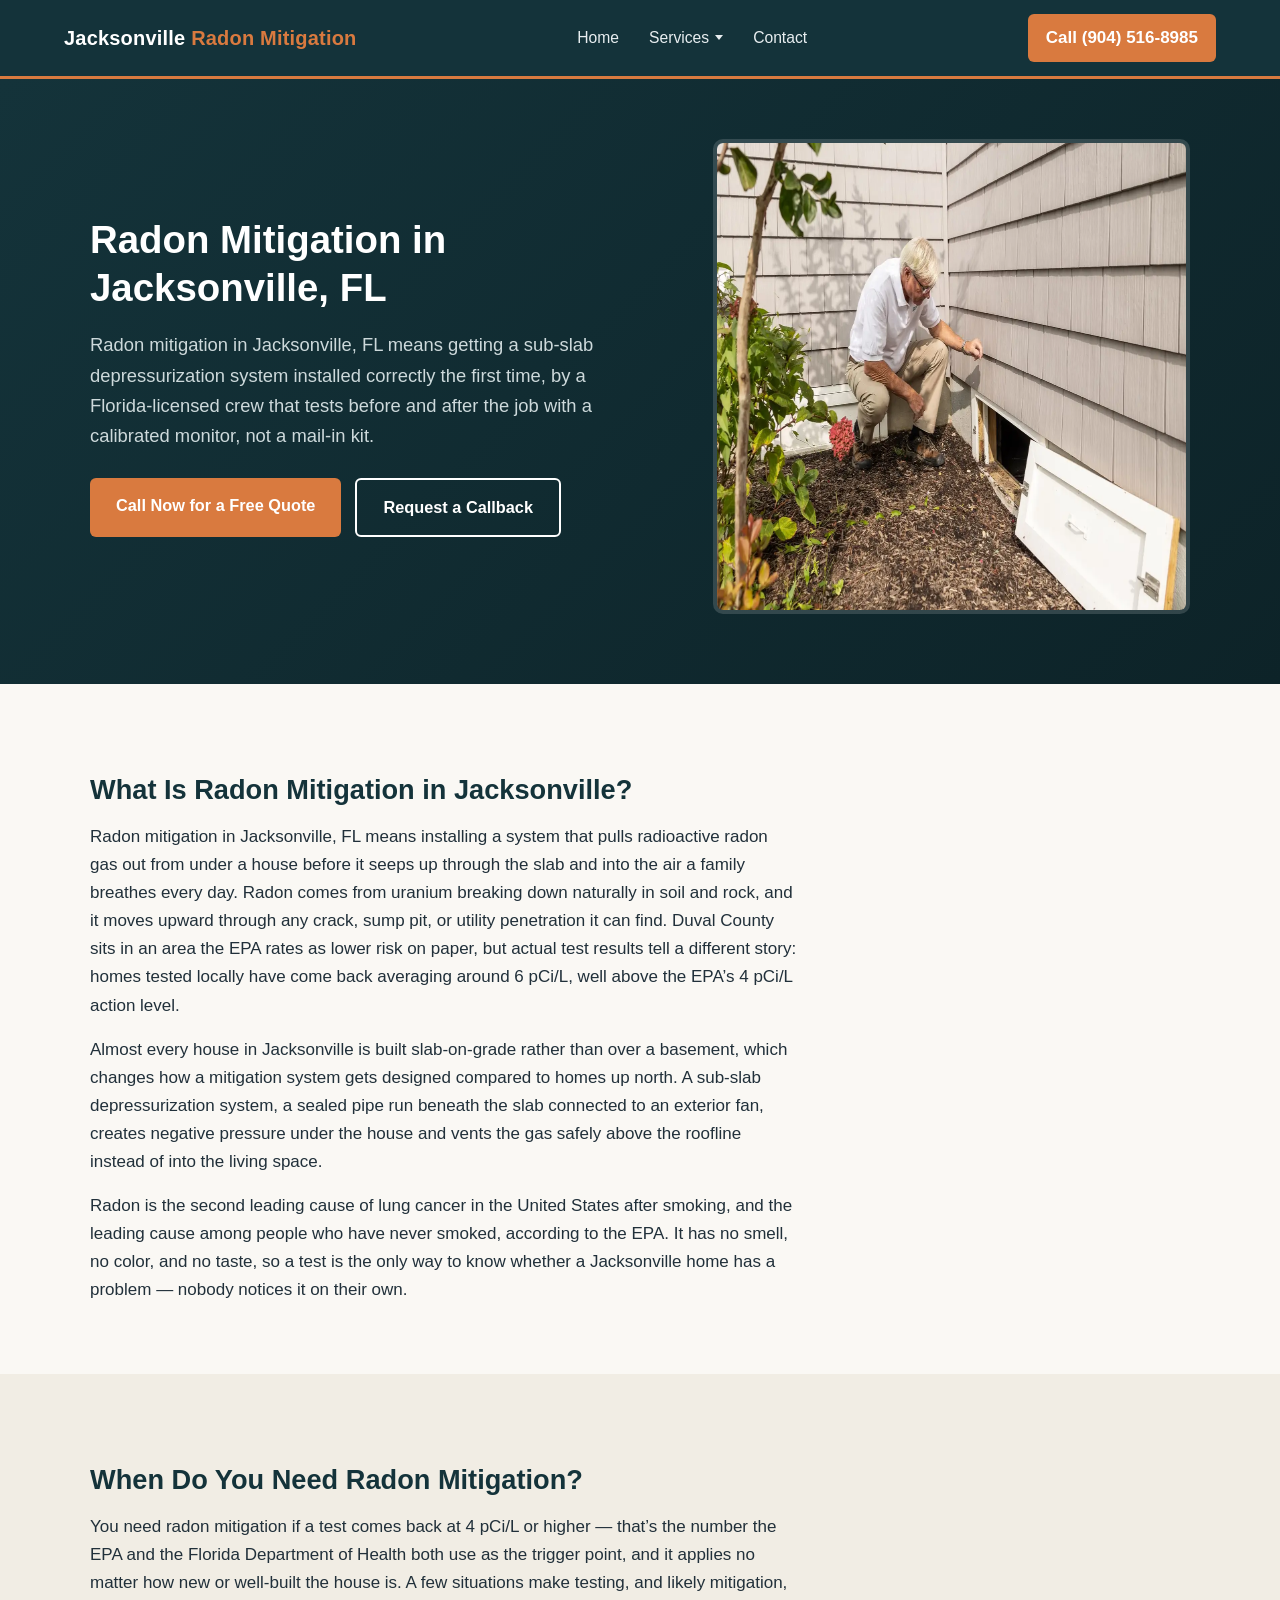
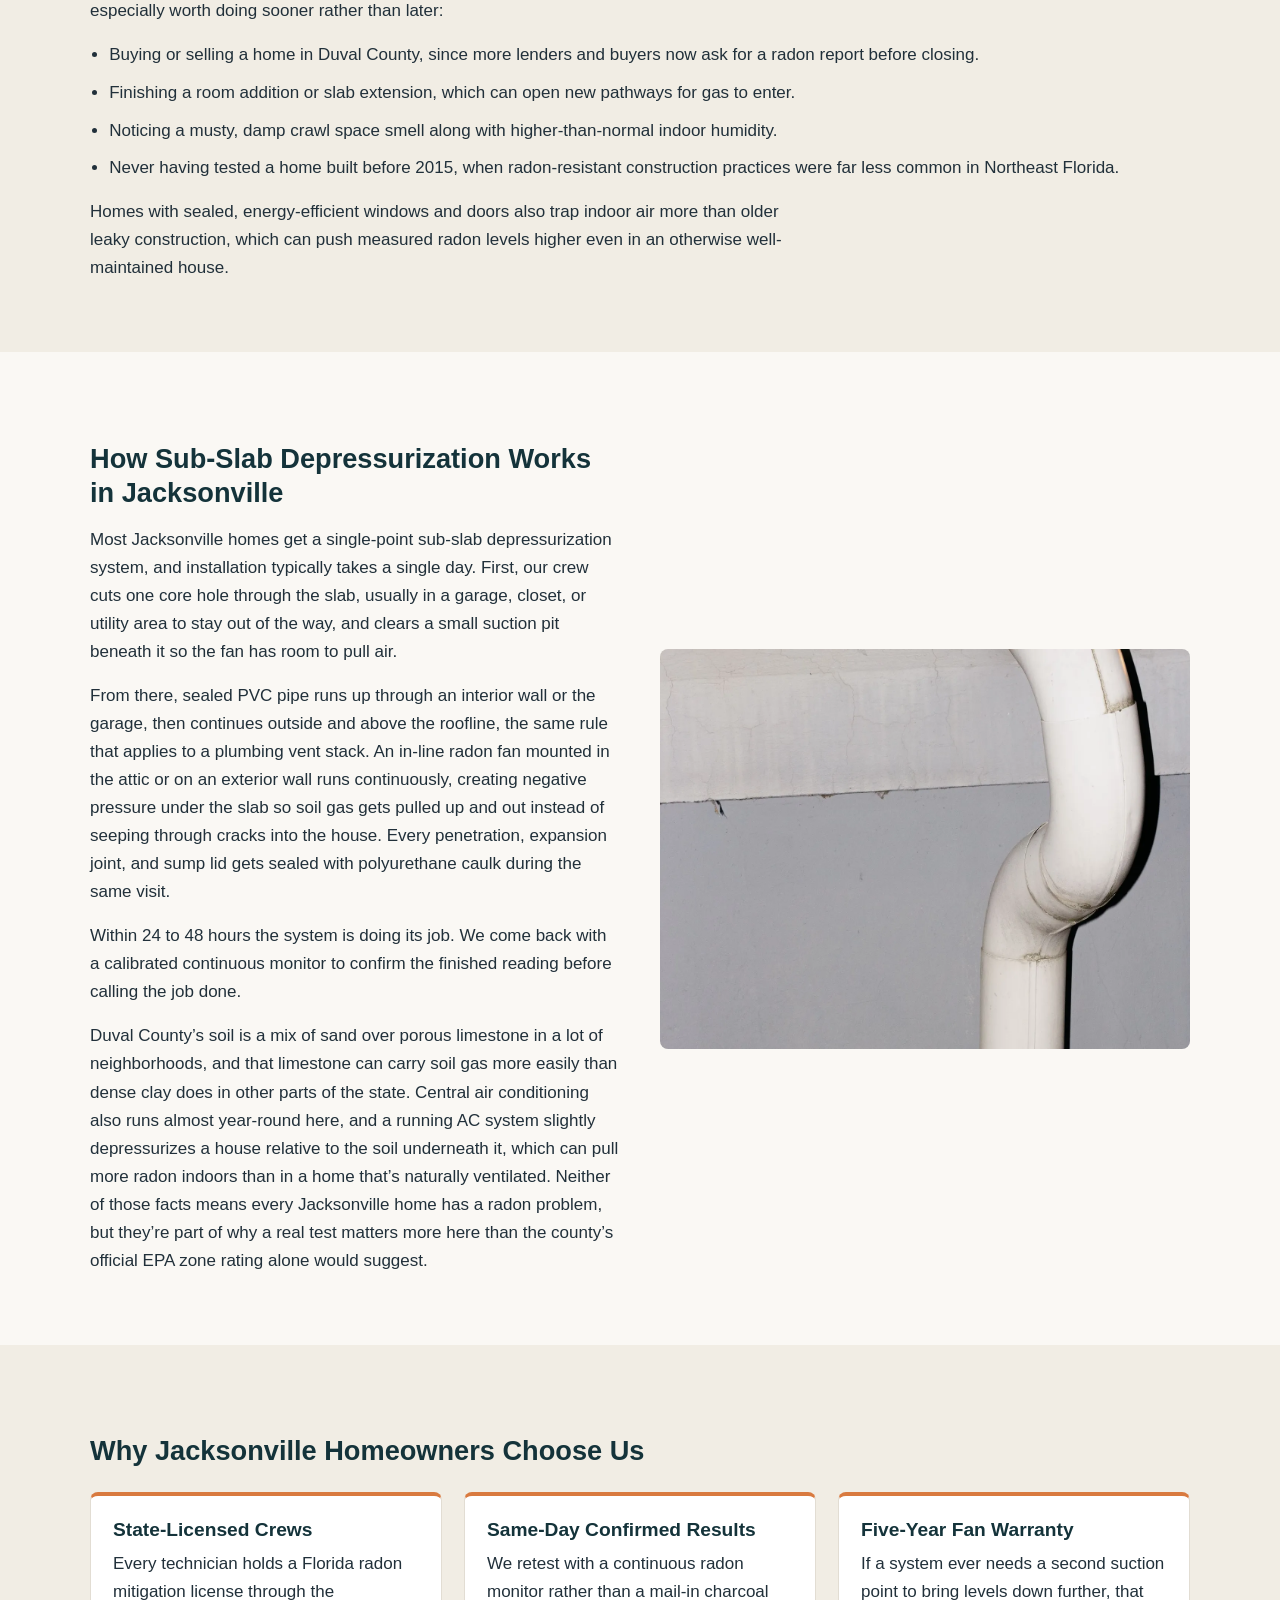
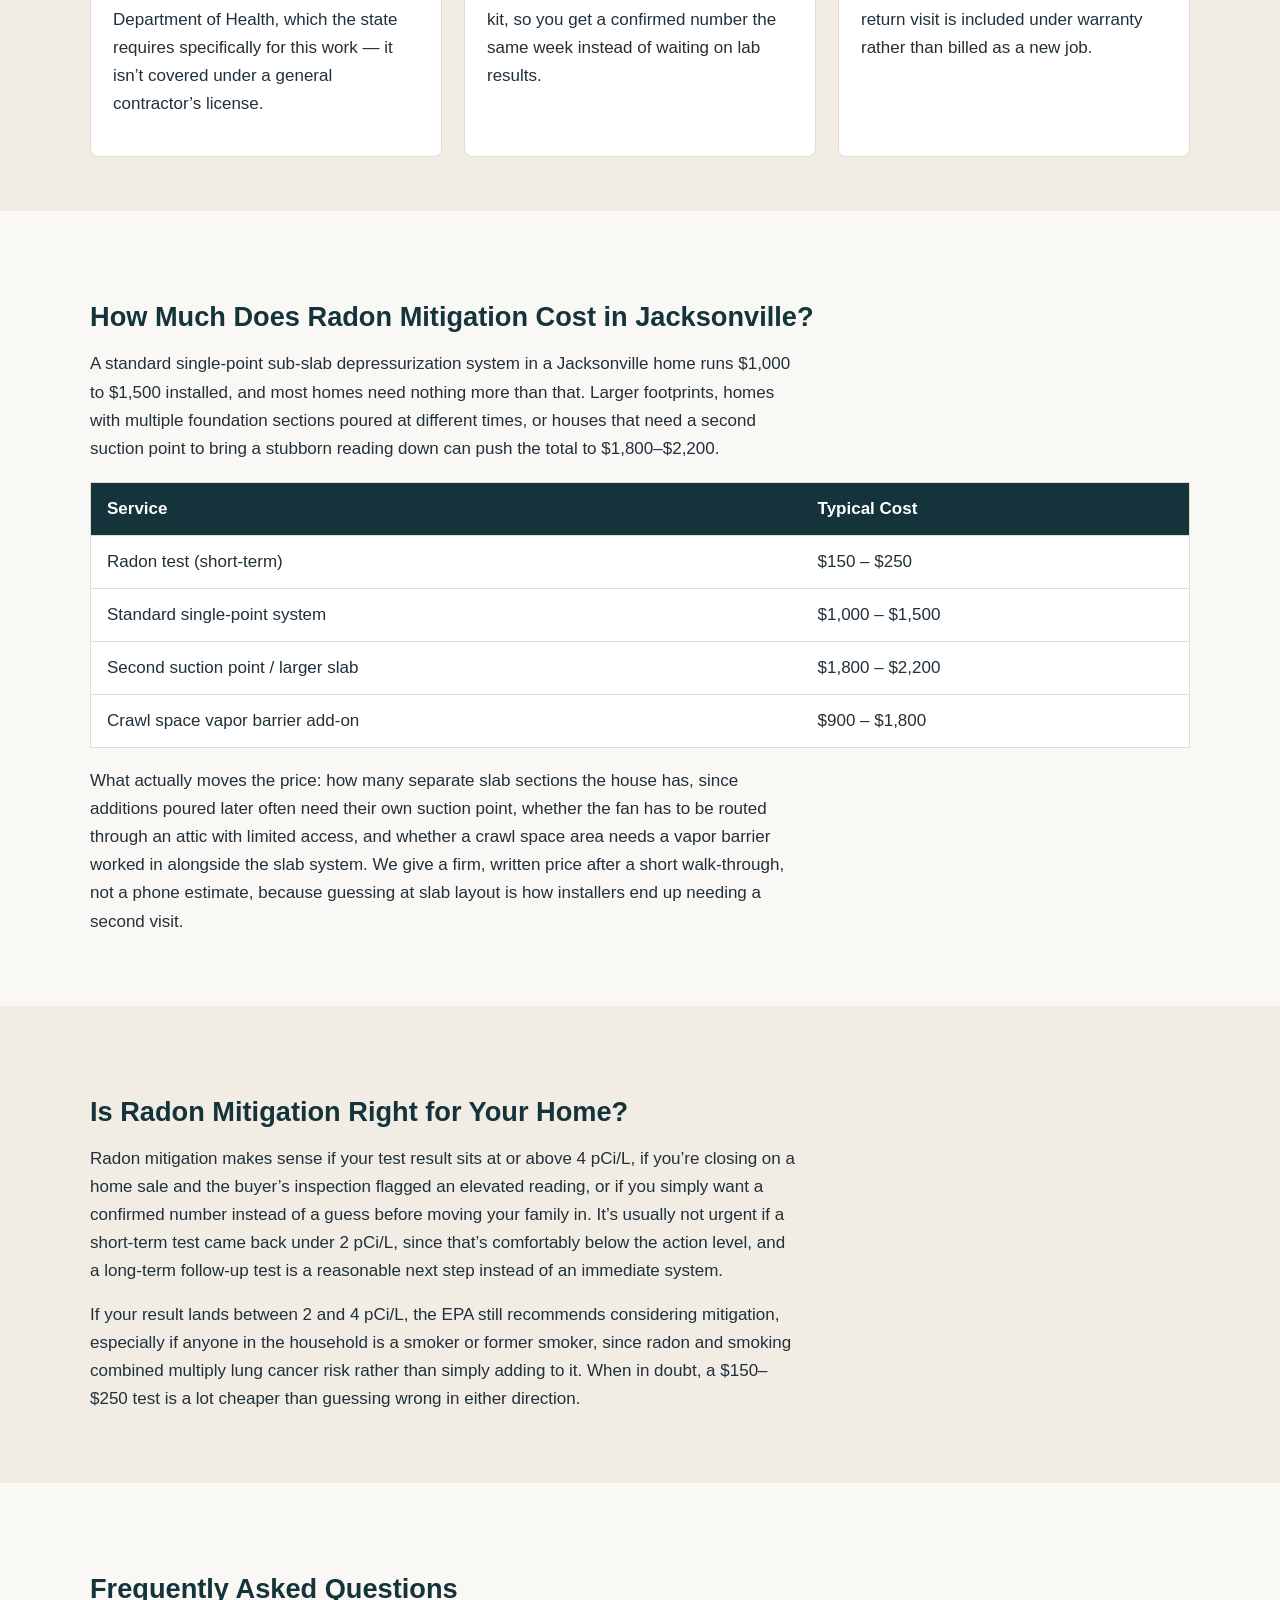
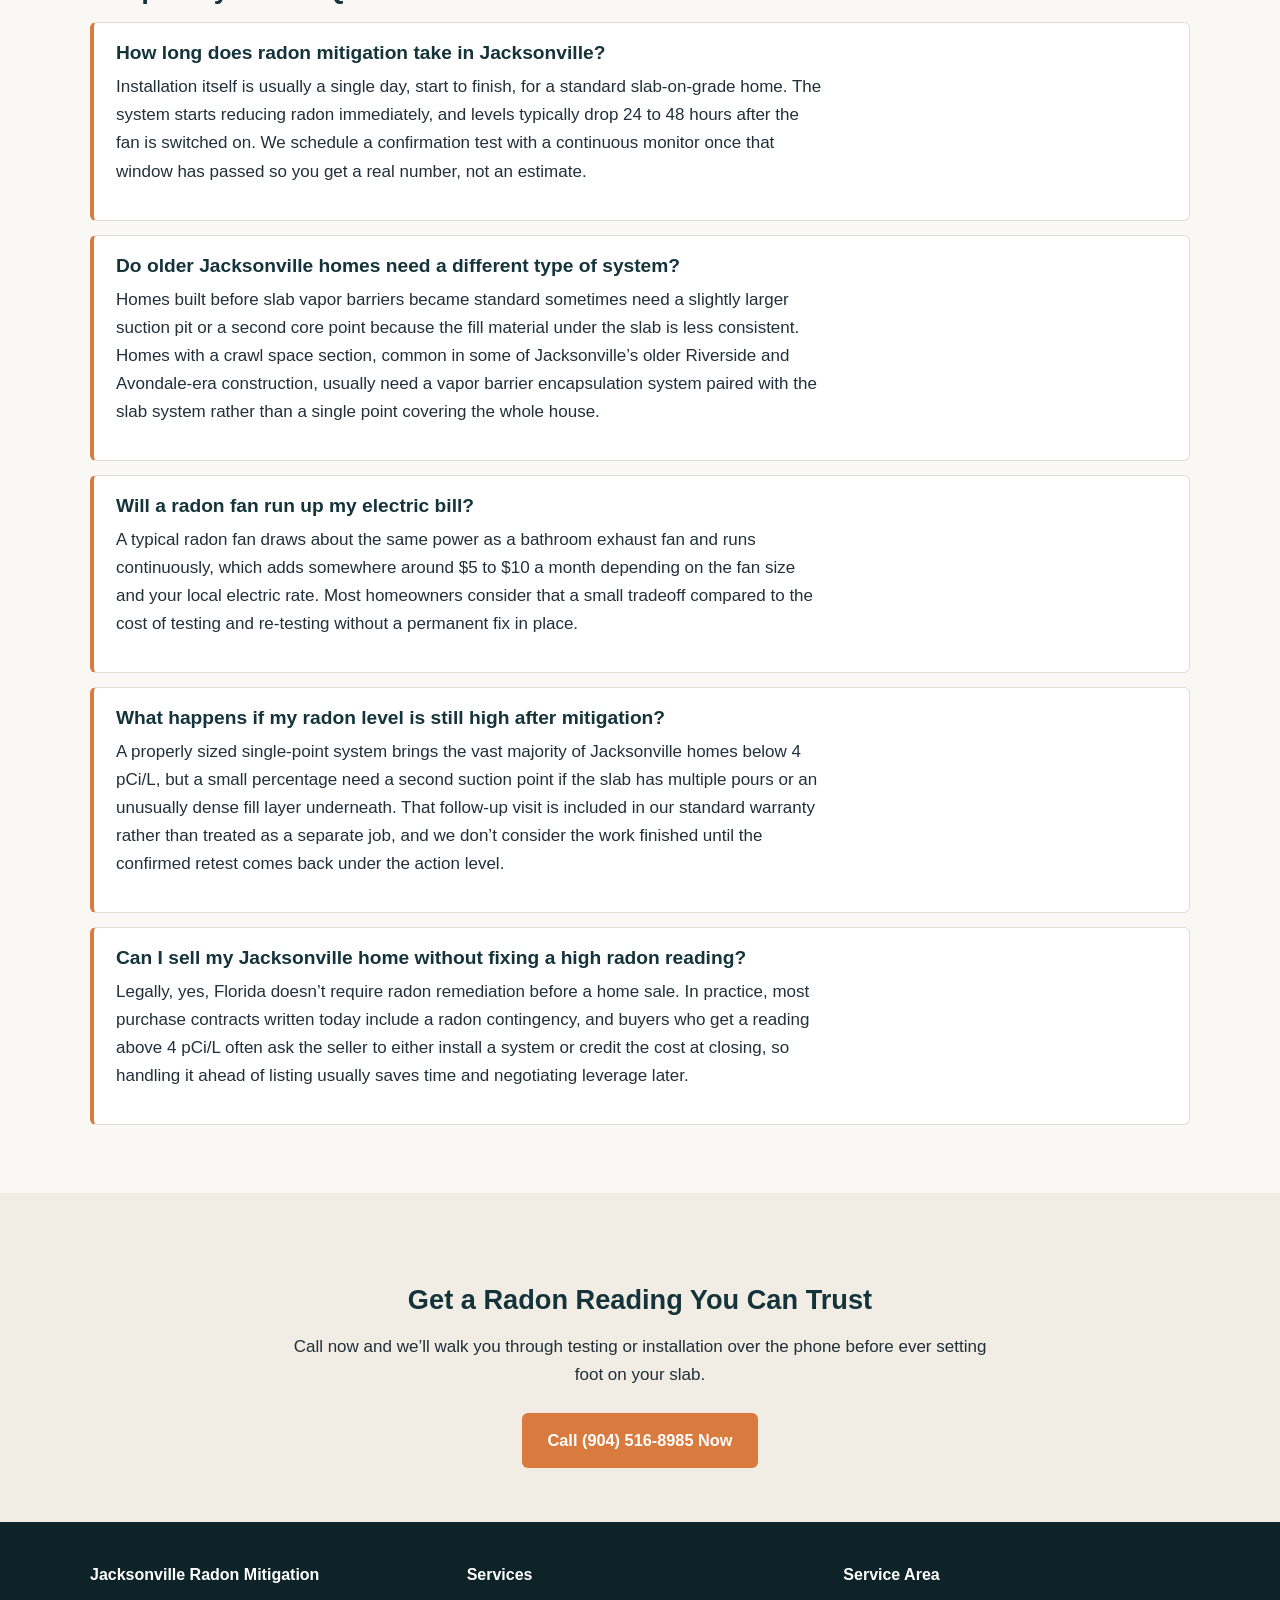
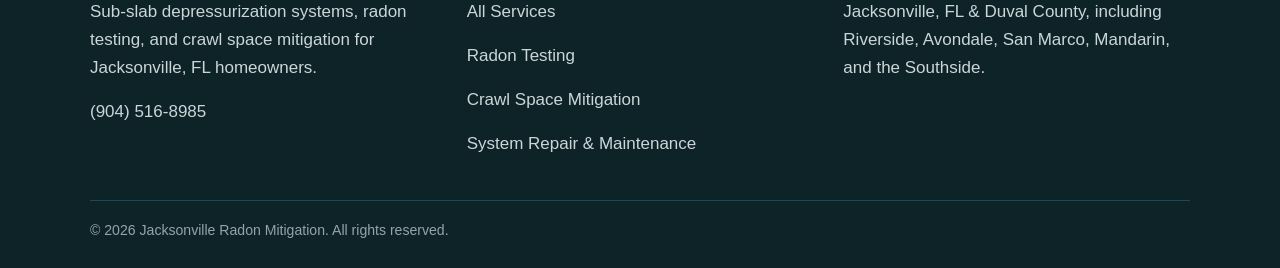
==== index.html @ 58379195 "Initial site build" ====
<!DOCTYPE html>
<html lang="en">
<head>
<meta charset="UTF-8">
<meta name="viewport" content="width=device-width, initial-scale=1.0">
<title>Radon Mitigation in Jacksonville, FL | Same-Week Install</title>
<meta name="description" content="Licensed radon mitigation in Jacksonville, FL. Sub-slab systems installed fast, real pricing, no pressure. Call (904) 516-8985 for a free quote.">
<link rel="stylesheet" href="styles.css">
<script type="application/ld+json">
{
  "@context": "https://schema.org",
  "@type": "LocalBusiness",
  "name": "Jacksonville Radon Mitigation",
  "telephone": "(904) 516-8985",
  "address": {
    "@type": "PostalAddress",
    "addressLocality": "Jacksonville",
    "addressRegion": "FL",
    "addressCountry": "US"
  },
  "areaServed": "Jacksonville, FL",
  "description": "Radon testing and sub-slab depressurization mitigation in Jacksonville, FL",
  "openingHours": "Mo-Fr 08:00-18:00"
}
</script>
<script type="application/ld+json">
{
  "@context": "https://schema.org",
  "@type": "FAQPage",
  "mainEntity": [
    {
      "@type": "Question",
      "name": "How long does radon mitigation take in Jacksonville?",
      "acceptedAnswer": { "@type": "Answer", "text": "Installation itself is usually a single day, start to finish, for a standard slab-on-grade home. The system starts reducing radon immediately, and levels typically drop 24 to 48 hours after the fan is switched on. We schedule a confirmation test with a continuous monitor once that window has passed so you get a real number, not an estimate." }
    },
    {
      "@type": "Question",
      "name": "Do older Jacksonville homes need a different type of system?",
      "acceptedAnswer": { "@type": "Answer", "text": "Homes built before slab vapor barriers became standard sometimes need a slightly larger suction pit or a second core point because the fill material under the slab is less consistent. Homes with a crawl space section, common in some of Jacksonville's older Riverside and Avondale-era construction, usually need a vapor barrier encapsulation system paired with the slab system rather than a single point covering the whole house." }
    },
    {
      "@type": "Question",
      "name": "Will a radon fan run up my electric bill?",
      "acceptedAnswer": { "@type": "Answer", "text": "A typical radon fan draws about the same power as a bathroom exhaust fan and runs continuously, which adds somewhere around $5 to $10 a month depending on the fan size and your local electric rate. Most homeowners consider that a small tradeoff compared to the cost of testing and re-testing without a permanent fix in place." }
    },
    {
      "@type": "Question",
      "name": "What happens if my radon level is still high after mitigation?",
      "acceptedAnswer": { "@type": "Answer", "text": "A properly sized single-point system brings the vast majority of Jacksonville homes below 4 pCi/L, but a small percentage need a second suction point if the slab has multiple pours or an unusually dense fill layer underneath. That follow-up visit is included in our standard warranty rather than treated as a separate job, and we do not consider the work finished until the confirmed retest comes back under the action level." }
    },
    {
      "@type": "Question",
      "name": "Can I sell my Jacksonville home without fixing a high radon reading?",
      "acceptedAnswer": { "@type": "Answer", "text": "Legally, yes, Florida does not require radon remediation before a home sale. In practice, most purchase contracts written today include a radon contingency, and buyers who get a reading above 4 pCi/L often ask the seller to either install a system or credit the cost at closing, so handling it ahead of listing usually saves time and negotiating leverage later." }
    }
  ]
}
</script>
</head>
<body>

<header class="site-header">
  <nav class="nav-wrap">
    <a class="brand" href="/">Jacksonville <span>Radon Mitigation</span></a>
    <ul class="nav-links">
      <li><a href="/">Home</a></li>
      <li class="has-dropdown">
        <a href="services.html">Services</a>
        <div class="dropdown-menu">
          <ul class="dropdown-menu-list">
            <li><a href="radon-testing-jacksonville.html">Radon Testing</a></li>
            <li><a href="crawl-space-radon-mitigation-jacksonville.html">Crawl Space Radon Mitigation</a></li>
            <li><a href="radon-system-repair-jacksonville.html">Radon System Repair &amp; Maintenance</a></li>
          </ul>
        </div>
      </li>
      <li><a href="contact.html">Contact</a></li>
    </ul>
    <a class="nav-cta" href="tel:+19045168985">Call (904) 516-8985</a>
  </nav>
</header>

<section class="hero">
  <div class="hero-inner">
    <div>
      <h1>Radon Mitigation in Jacksonville, FL</h1>
      <p class="lede">Radon mitigation in Jacksonville, FL means getting a sub-slab depressurization system installed correctly the first time, by a Florida-licensed crew that tests before and after the job with a calibrated monitor, not a mail-in kit.</p>
      <div class="cta-row">
        <a class="btn btn-primary" href="tel:+19045168985">Call Now for a Free Quote</a>
        <a class="btn btn-secondary" href="contact.html">Request a Callback</a>
      </div>
    </div>
    <div class="hero-img">
      <img src="images/radon-crawl-space-inspection-jacksonville.webp" alt="radon inspection in Jacksonville home crawl space" width="700" height="467">
    </div>
  </div>
</section>

<main>

<section>
  <div class="content-col">
    <h2>What Is Radon Mitigation in Jacksonville?</h2>
    <p>Radon mitigation in Jacksonville, FL means installing a system that pulls radioactive radon gas out from under a house before it seeps up through the slab and into the air a family breathes every day. Radon comes from uranium breaking down naturally in soil and rock, and it moves upward through any crack, sump pit, or utility penetration it can find. Duval County sits in an area the EPA rates as lower risk on paper, but actual test results tell a different story: homes tested locally have come back averaging around 6 pCi/L, well above the EPA&rsquo;s 4 pCi/L action level.</p>
    <p>Almost every house in Jacksonville is built slab-on-grade rather than over a basement, which changes how a mitigation system gets designed compared to homes up north. A sub-slab depressurization system, a sealed pipe run beneath the slab connected to an exterior fan, creates negative pressure under the house and vents the gas safely above the roofline instead of into the living space.</p>
    <p>Radon is the second leading cause of lung cancer in the United States after smoking, and the leading cause among people who have never smoked, according to the EPA. It has no smell, no color, and no taste, so a test is the only way to know whether a Jacksonville home has a problem &mdash; nobody notices it on their own.</p>
  </div>
</section>

<section class="alt">
  <div class="content-col">
    <h2>When Do You Need Radon Mitigation?</h2>
    <p>You need radon mitigation if a test comes back at 4 pCi/L or higher &mdash; that&rsquo;s the number the EPA and the Florida Department of Health both use as the trigger point, and it applies no matter how new or well-built the house is. A few situations make testing, and likely mitigation, especially worth doing sooner rather than later:</p>
    <ul class="check-list">
      <li>Buying or selling a home in Duval County, since more lenders and buyers now ask for a radon report before closing.</li>
      <li>Finishing a room addition or slab extension, which can open new pathways for gas to enter.</li>
      <li>Noticing a musty, damp crawl space smell along with higher-than-normal indoor humidity.</li>
      <li>Never having tested a home built before 2015, when radon-resistant construction practices were far less common in Northeast Florida.</li>
    </ul>
    <p>Homes with sealed, energy-efficient windows and doors also trap indoor air more than older leaky construction, which can push measured radon levels higher even in an otherwise well-maintained house.</p>
  </div>
</section>

<section>
  <div class="two-col">
    <div>
      <h2>How Sub-Slab Depressurization Works in Jacksonville</h2>
      <p>Most Jacksonville homes get a single-point sub-slab depressurization system, and installation typically takes a single day. First, our crew cuts one core hole through the slab, usually in a garage, closet, or utility area to stay out of the way, and clears a small suction pit beneath it so the fan has room to pull air.</p>
      <p>From there, sealed PVC pipe runs up through an interior wall or the garage, then continues outside and above the roofline, the same rule that applies to a plumbing vent stack. An in-line radon fan mounted in the attic or on an exterior wall runs continuously, creating negative pressure under the slab so soil gas gets pulled up and out instead of seeping through cracks into the house. Every penetration, expansion joint, and sump lid gets sealed with polyurethane caulk during the same visit.</p>
      <p>Within 24 to 48 hours the system is doing its job. We come back with a calibrated continuous monitor to confirm the finished reading before calling the job done.</p>
      <p>Duval County&rsquo;s soil is a mix of sand over porous limestone in a lot of neighborhoods, and that limestone can carry soil gas more easily than dense clay does in other parts of the state. Central air conditioning also runs almost year-round here, and a running AC system slightly depressurizes a house relative to the soil underneath it, which can pull more radon indoors than in a home that&rsquo;s naturally ventilated. Neither of those facts means every Jacksonville home has a radon problem, but they&rsquo;re part of why a real test matters more here than the county&rsquo;s official EPA zone rating alone would suggest.</p>
    </div>
    <div>
      <img src="images/radon-vent-pipe-jacksonville.webp" alt="radon mitigation vent pipe in Jacksonville" width="600" height="400" style="border-radius:8px;">
    </div>
  </div>
</section>

<section class="alt">
  <div class="content-col">
    <h2>Why Jacksonville Homeowners Choose Us</h2>
    <div class="card-grid">
      <div class="card">
        <h3>State-Licensed Crews</h3>
        <p>Every technician holds a Florida radon mitigation license through the Department of Health, which the state requires specifically for this work &mdash; it isn&rsquo;t covered under a general contractor&rsquo;s license.</p>
      </div>
      <div class="card">
        <h3>Same-Day Confirmed Results</h3>
        <p>We retest with a continuous radon monitor rather than a mail-in charcoal kit, so you get a confirmed number the same week instead of waiting on lab results.</p>
      </div>
      <div class="card">
        <h3>Five-Year Fan Warranty</h3>
        <p>If a system ever needs a second suction point to bring levels down further, that return visit is included under warranty rather than billed as a new job.</p>
      </div>
    </div>
  </div>
</section>

<section>
  <div class="content-col">
    <h2>How Much Does Radon Mitigation Cost in Jacksonville?</h2>
    <p>A standard single-point sub-slab depressurization system in a Jacksonville home runs $1,000 to $1,500 installed, and most homes need nothing more than that. Larger footprints, homes with multiple foundation sections poured at different times, or houses that need a second suction point to bring a stubborn reading down can push the total to $1,800&ndash;$2,200.</p>
    <table class="price-table">
      <tr><th>Service</th><th>Typical Cost</th></tr>
      <tr><td>Radon test (short-term)</td><td>$150 &ndash; $250</td></tr>
      <tr><td>Standard single-point system</td><td>$1,000 &ndash; $1,500</td></tr>
      <tr><td>Second suction point / larger slab</td><td>$1,800 &ndash; $2,200</td></tr>
      <tr><td>Crawl space vapor barrier add-on</td><td>$900 &ndash; $1,800</td></tr>
    </table>
    <p>What actually moves the price: how many separate slab sections the house has, since additions poured later often need their own suction point, whether the fan has to be routed through an attic with limited access, and whether a crawl space area needs a vapor barrier worked in alongside the slab system. We give a firm, written price after a short walk-through, not a phone estimate, because guessing at slab layout is how installers end up needing a second visit.</p>
  </div>
</section>

<section class="alt">
  <div class="content-col">
    <h2>Is Radon Mitigation Right for Your Home?</h2>
    <p>Radon mitigation makes sense if your test result sits at or above 4 pCi/L, if you&rsquo;re closing on a home sale and the buyer&rsquo;s inspection flagged an elevated reading, or if you simply want a confirmed number instead of a guess before moving your family in. It&rsquo;s usually not urgent if a short-term test came back under 2 pCi/L, since that&rsquo;s comfortably below the action level, and a long-term follow-up test is a reasonable next step instead of an immediate system.</p>
    <p>If your result lands between 2 and 4 pCi/L, the EPA still recommends considering mitigation, especially if anyone in the household is a smoker or former smoker, since radon and smoking combined multiply lung cancer risk rather than simply adding to it. When in doubt, a $150&ndash;$250 test is a lot cheaper than guessing wrong in either direction.</p>
  </div>
</section>

<section>
  <div class="content-col">
    <h2>Frequently Asked Questions</h2>

    <div class="faq-item">
      <h3>How long does radon mitigation take in Jacksonville?</h3>
      <p>Installation itself is usually a single day, start to finish, for a standard slab-on-grade home. The system starts reducing radon immediately, and levels typically drop 24 to 48 hours after the fan is switched on. We schedule a confirmation test with a continuous monitor once that window has passed so you get a real number, not an estimate.</p>
    </div>

    <div class="faq-item">
      <h3>Do older Jacksonville homes need a different type of system?</h3>
      <p>Homes built before slab vapor barriers became standard sometimes need a slightly larger suction pit or a second core point because the fill material under the slab is less consistent. Homes with a crawl space section, common in some of Jacksonville&rsquo;s older Riverside and Avondale-era construction, usually need a vapor barrier encapsulation system paired with the slab system rather than a single point covering the whole house.</p>
    </div>

    <div class="faq-item">
      <h3>Will a radon fan run up my electric bill?</h3>
      <p>A typical radon fan draws about the same power as a bathroom exhaust fan and runs continuously, which adds somewhere around $5 to $10 a month depending on the fan size and your local electric rate. Most homeowners consider that a small tradeoff compared to the cost of testing and re-testing without a permanent fix in place.</p>
    </div>

    <div class="faq-item">
      <h3>What happens if my radon level is still high after mitigation?</h3>
      <p>A properly sized single-point system brings the vast majority of Jacksonville homes below 4 pCi/L, but a small percentage need a second suction point if the slab has multiple pours or an unusually dense fill layer underneath. That follow-up visit is included in our standard warranty rather than treated as a separate job, and we don&rsquo;t consider the work finished until the confirmed retest comes back under the action level.</p>
    </div>

    <div class="faq-item">
      <h3>Can I sell my Jacksonville home without fixing a high radon reading?</h3>
      <p>Legally, yes, Florida doesn&rsquo;t require radon remediation before a home sale. In practice, most purchase contracts written today include a radon contingency, and buyers who get a reading above 4 pCi/L often ask the seller to either install a system or credit the cost at closing, so handling it ahead of listing usually saves time and negotiating leverage later.</p>
    </div>
  </div>
</section>

<section class="alt">
  <div class="content-col" style="text-align:center;">
    <h2>Get a Radon Reading You Can Trust</h2>
    <p style="margin:0 auto 1.5rem;">Call now and we&rsquo;ll walk you through testing or installation over the phone before ever setting foot on your slab.</p>
    <a class="btn btn-primary" href="tel:+19045168985">Call (904) 516-8985 Now</a>
  </div>
</section>

</main>

<footer class="site-footer">
  <div class="footer-inner">
    <div>
      <h4>Jacksonville Radon Mitigation</h4>
      <p>Sub-slab depressurization systems, radon testing, and crawl space mitigation for Jacksonville, FL homeowners.</p>
      <p><a href="tel:+19045168985">(904) 516-8985</a></p>
    </div>
    <div>
      <h4>Services</h4>
      <p><a href="services.html">All Services</a></p>
      <p><a href="radon-testing-jacksonville.html">Radon Testing</a></p>
      <p><a href="crawl-space-radon-mitigation-jacksonville.html">Crawl Space Mitigation</a></p>
      <p><a href="radon-system-repair-jacksonville.html">System Repair &amp; Maintenance</a></p>
    </div>
    <div>
      <h4>Service Area</h4>
      <p>Jacksonville, FL &amp; Duval County, including Riverside, Avondale, San Marco, Mandarin, and the Southside.</p>
    </div>
  </div>
  <div class="footer-bottom">
    &copy; 2026 Jacksonville Radon Mitigation. All rights reserved.
  </div>
</footer>

</body>
</html>
---- styles.css ----
/* Jacksonville Radon Mitigation — site stylesheet
   Palette: deep teal navy header, warm amber accent, warm off-white body */

* { box-sizing: border-box; margin: 0; padding: 0; }

:root {
  --navy: #14333a;
  --navy-dark: #0d2328;
  --amber: #d97a3f;
  --amber-dark: #b8622e;
  --bg: #faf8f4;
  --card-bg: #ffffff;
  --text: #21303a;
  --text-light: #52646d;
  --border: #e2ddd3;
}

html { scroll-behavior: smooth; }

body {
  font-family: -apple-system, BlinkMacSystemFont, "Segoe UI", Roboto, Helvetica, Arial, sans-serif;
  background: var(--bg);
  color: var(--text);
  line-height: 1.65;
  font-size: 17px;
}

img { max-width: 100%; display: block; }

a { color: inherit; }

h1, h2, h3 { line-height: 1.25; color: var(--navy); }
h1 { font-size: 2.4rem; }
h2 { font-size: 1.7rem; margin: 2.2rem 0 1rem; }
h3 { font-size: 1.2rem; margin: 1.2rem 0 0.5rem; }

p { margin-bottom: 1rem; max-width: 75ch; }

.container { max-width: 1100px; margin: 0 auto; padding: 0 24px; }

/* ---------- Navigation ---------- */
header.site-header {
  background: var(--navy);
  position: sticky;
  top: 0;
  z-index: 300;
  border-bottom: 3px solid var(--amber);
}

.nav-wrap {
  display: flex;
  align-items: center;
  justify-content: space-between;
  padding: 14px 24px;
  max-width: 1200px;
  margin: 0 auto;
}

.brand {
  color: #ffffff;
  font-weight: 700;
  font-size: 1.25rem;
  text-decoration: none;
  letter-spacing: 0.2px;
}
.brand span { color: var(--amber); }

.nav-links {
  list-style: none;
  display: flex;
  gap: 30px;
  align-items: center;
}

.nav-links > li > a {
  color: #e8eef0;
  text-decoration: none;
  font-weight: 500;
  font-size: 0.98rem;
}
.nav-links > li > a:hover { color: var(--amber); }

.nav-links li { position: relative; }

.has-dropdown > a {
  display: inline-flex;
  align-items: center;
  gap: 6px;
}

.has-dropdown > a::after {
  content: "";
  width: 0;
  height: 0;
  border-left: 4px solid transparent;
  border-right: 4px solid transparent;
  border-top: 5px solid currentColor;
}

/* Transparent hit-area bridge: keeps :hover alive while the pointer moves
   from the nav link down into the menu, instead of dropping through a gap. */
.dropdown-menu {
  display: none;
  position: absolute;
  top: 100%;
  left: -20px;
  padding-top: 14px;
  min-width: 280px;
  z-index: 200;
}

.has-dropdown:hover .dropdown-menu,
.has-dropdown:focus-within .dropdown-menu {
  display: block;
}

.dropdown-menu-list {
  list-style: none;
  background: var(--navy);
  border: 1px solid #2a4c54;
  border-top: 3px solid var(--amber);
  padding: 8px 0;
  border-radius: 0 0 6px 6px;
}

.dropdown-menu-list li + li { border-top: 1px solid #2a4c54; }

.dropdown-menu-list a {
  display: block;
  padding: 11px 20px;
  color: #dbe6e8;
  font-size: 0.9rem;
  font-weight: 500;
  white-space: nowrap;
  text-decoration: none;
}

.dropdown-menu-list a:hover {
  background: #1c454e;
  color: #ffffff;
}

.nav-cta {
  background: var(--amber);
  color: #ffffff !important;
  padding: 10px 18px;
  border-radius: 6px;
  font-weight: 700;
  text-decoration: none !important;
  white-space: nowrap;
}
.nav-cta:hover { background: var(--amber-dark); }

/* ---------- Hero ---------- */
.hero {
  background: linear-gradient(135deg, var(--navy) 0%, var(--navy-dark) 100%);
  color: #ffffff;
  padding: 60px 24px 70px;
}
.hero-inner {
  max-width: 1100px;
  margin: 0 auto;
  display: grid;
  grid-template-columns: 1.1fr 0.9fr;
  gap: 40px;
  align-items: center;
}
.hero h1 { color: #ffffff; margin-bottom: 18px; }
.hero p.lede { color: #cdd9db; font-size: 1.15rem; max-width: 52ch; }
.hero-img { border-radius: 10px; overflow: hidden; border: 4px solid rgba(255,255,255,0.15); }

.cta-row { display: flex; gap: 14px; margin-top: 26px; flex-wrap: wrap; }

.btn {
  display: inline-block;
  padding: 14px 26px;
  border-radius: 6px;
  font-weight: 700;
  text-decoration: none;
  font-size: 1.02rem;
}
.btn-primary { background: var(--amber); color: #fff; }
.btn-primary:hover { background: var(--amber-dark); }
.btn-secondary { background: transparent; color: #fff; border: 2px solid #fff; }
.btn-secondary:hover { background: rgba(255,255,255,0.1); }

/* ---------- Sections ---------- */
main section { padding: 54px 24px; }
main section.alt { background: #f1ede4; }

.two-col {
  display: grid;
  grid-template-columns: 1fr 1fr;
  gap: 40px;
  align-items: center;
  max-width: 1100px;
  margin: 0 auto;
}

.content-col { max-width: 1100px; margin: 0 auto; }

ul.check-list, ol.step-list { margin: 0 0 1rem 1.2rem; }
ul.check-list li, ol.step-list li { margin-bottom: 0.6rem; }

.card-grid {
  display: grid;
  grid-template-columns: repeat(auto-fit, minmax(240px, 1fr));
  gap: 22px;
  margin-top: 1.5rem;
}
.card {
  background: var(--card-bg);
  border: 1px solid var(--border);
  border-top: 4px solid var(--amber);
  border-radius: 8px;
  padding: 22px;
}
.card h3 { margin-top: 0; }

.price-table {
  width: 100%;
  border-collapse: collapse;
  margin: 1.2rem 0;
  background: var(--card-bg);
  border: 1px solid var(--border);
}
.price-table th, .price-table td {
  text-align: left;
  padding: 12px 16px;
  border-bottom: 1px solid var(--border);
}
.price-table th { background: var(--navy); color: #fff; }

/* FAQ flashcards */
.faq-item {
  background: var(--card-bg);
  border: 1px solid var(--border);
  border-left: 4px solid var(--amber);
  border-radius: 6px;
  padding: 18px 22px;
  margin-bottom: 14px;
}
.faq-item h3 { margin-top: 0; }

/* Services overview cards */
.service-block {
  background: var(--card-bg);
  border: 1px solid var(--border);
  border-radius: 8px;
  padding: 26px;
  margin-bottom: 22px;
}
.service-block h2 { margin-top: 0; }

/* Contact form */
.contact-grid {
  display: grid;
  grid-template-columns: 1fr 1fr;
  gap: 40px;
  max-width: 1100px;
  margin: 0 auto;
}
form.lead-form {
  background: var(--card-bg);
  border: 1px solid var(--border);
  border-radius: 8px;
  padding: 26px;
}
form.lead-form label {
  display: block;
  font-weight: 600;
  margin-bottom: 6px;
  margin-top: 14px;
}
form.lead-form input, form.lead-form textarea, form.lead-form select {
  width: 100%;
  padding: 11px 12px;
  border: 1px solid var(--border);
  border-radius: 5px;
  font-size: 1rem;
  font-family: inherit;
}
form.lead-form button {
  margin-top: 20px;
  width: 100%;
  background: var(--amber);
  color: #fff;
  border: none;
  padding: 14px;
  border-radius: 6px;
  font-weight: 700;
  font-size: 1.05rem;
  cursor: pointer;
}
form.lead-form button:hover { background: var(--amber-dark); }

/* ---------- Footer ---------- */
footer.site-footer {
  background: var(--navy-dark);
  color: #cbd6d8;
  padding: 40px 24px 26px;
}
.footer-inner {
  max-width: 1100px;
  margin: 0 auto;
  display: grid;
  grid-template-columns: repeat(auto-fit, minmax(220px, 1fr));
  gap: 30px;
}
.footer-inner h4 { color: #fff; margin-bottom: 10px; font-size: 1rem; }
.footer-inner a { color: #cbd6d8; text-decoration: none; }
.footer-inner a:hover { color: var(--amber); }
.footer-bottom {
  max-width: 1100px;
  margin: 26px auto 0;
  padding-top: 18px;
  border-top: 1px solid #24484f;
  font-size: 0.88rem;
  color: #93a5a9;
}

/* ---------- Mobile ---------- */
@media (max-width: 860px) {
  .nav-links { display: none; }
  .hero-inner, .two-col, .contact-grid { grid-template-columns: 1fr; }
  h1 { font-size: 1.9rem; }
}
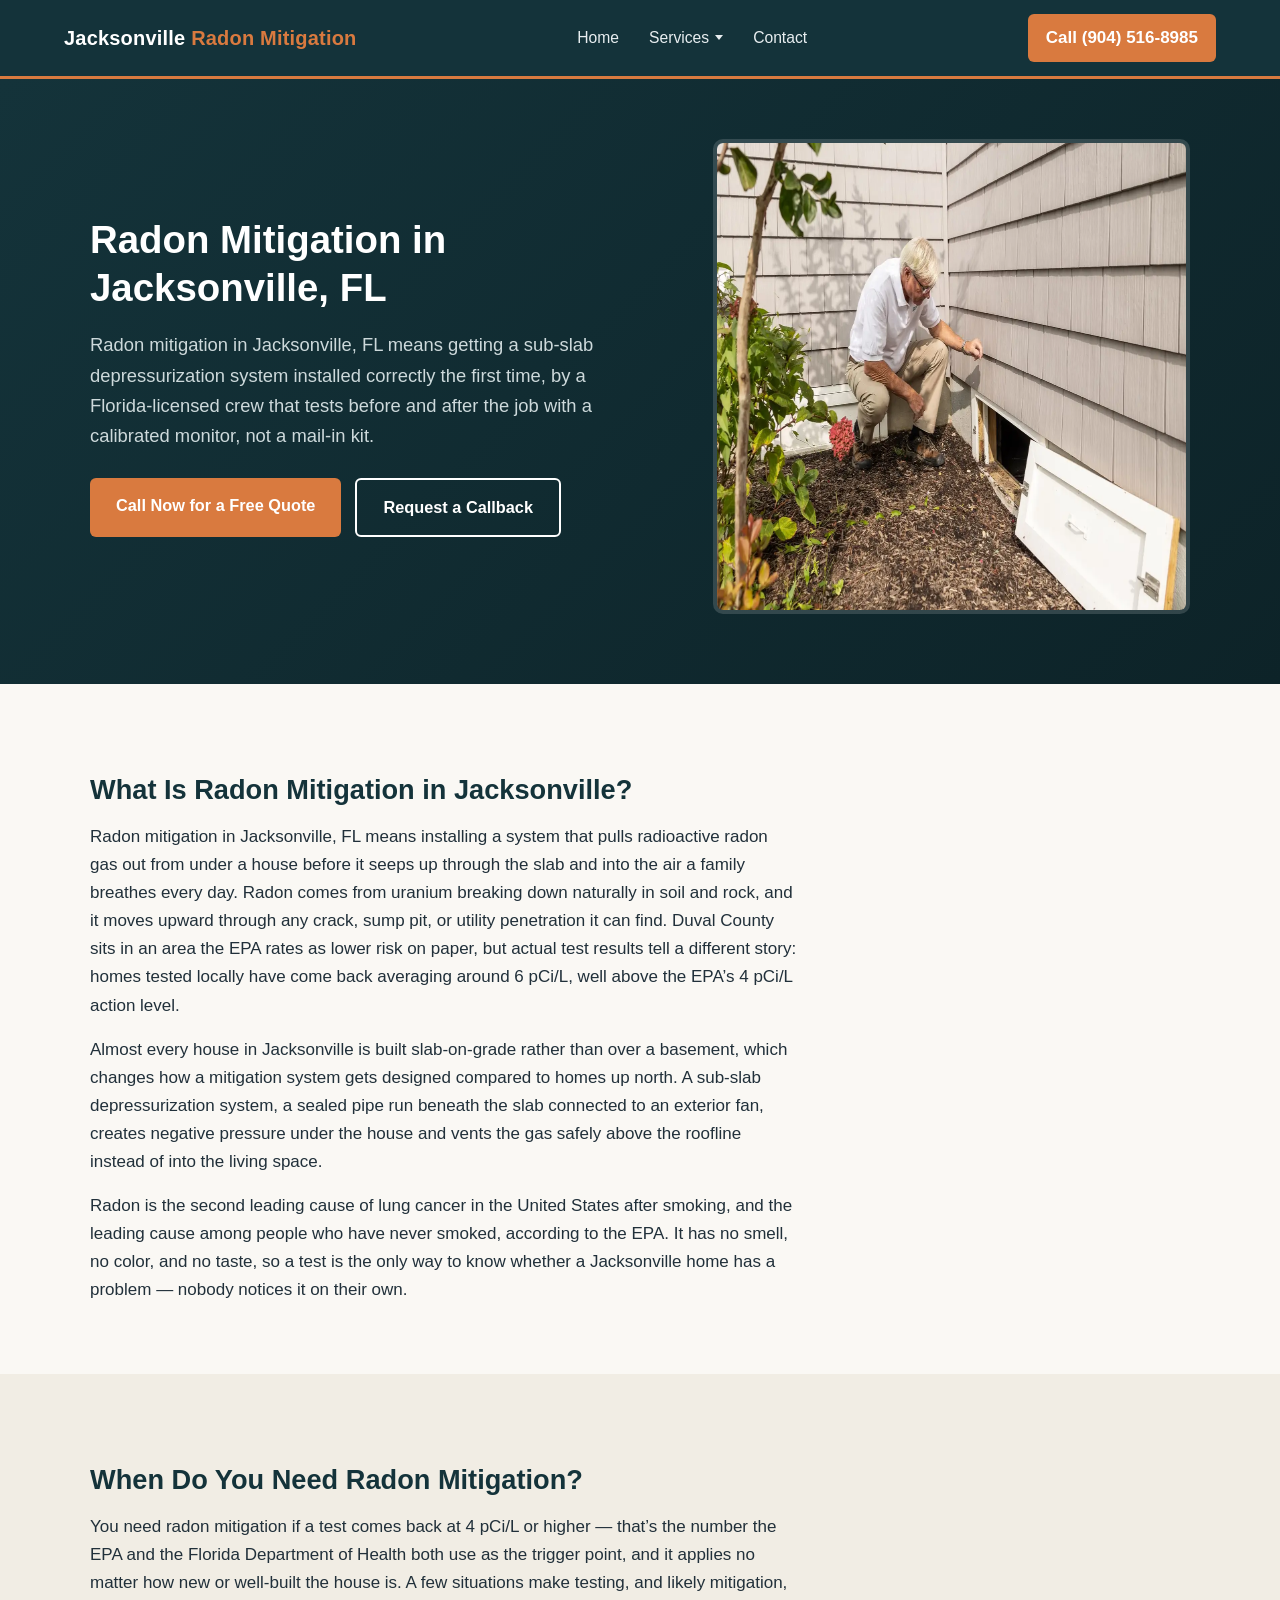
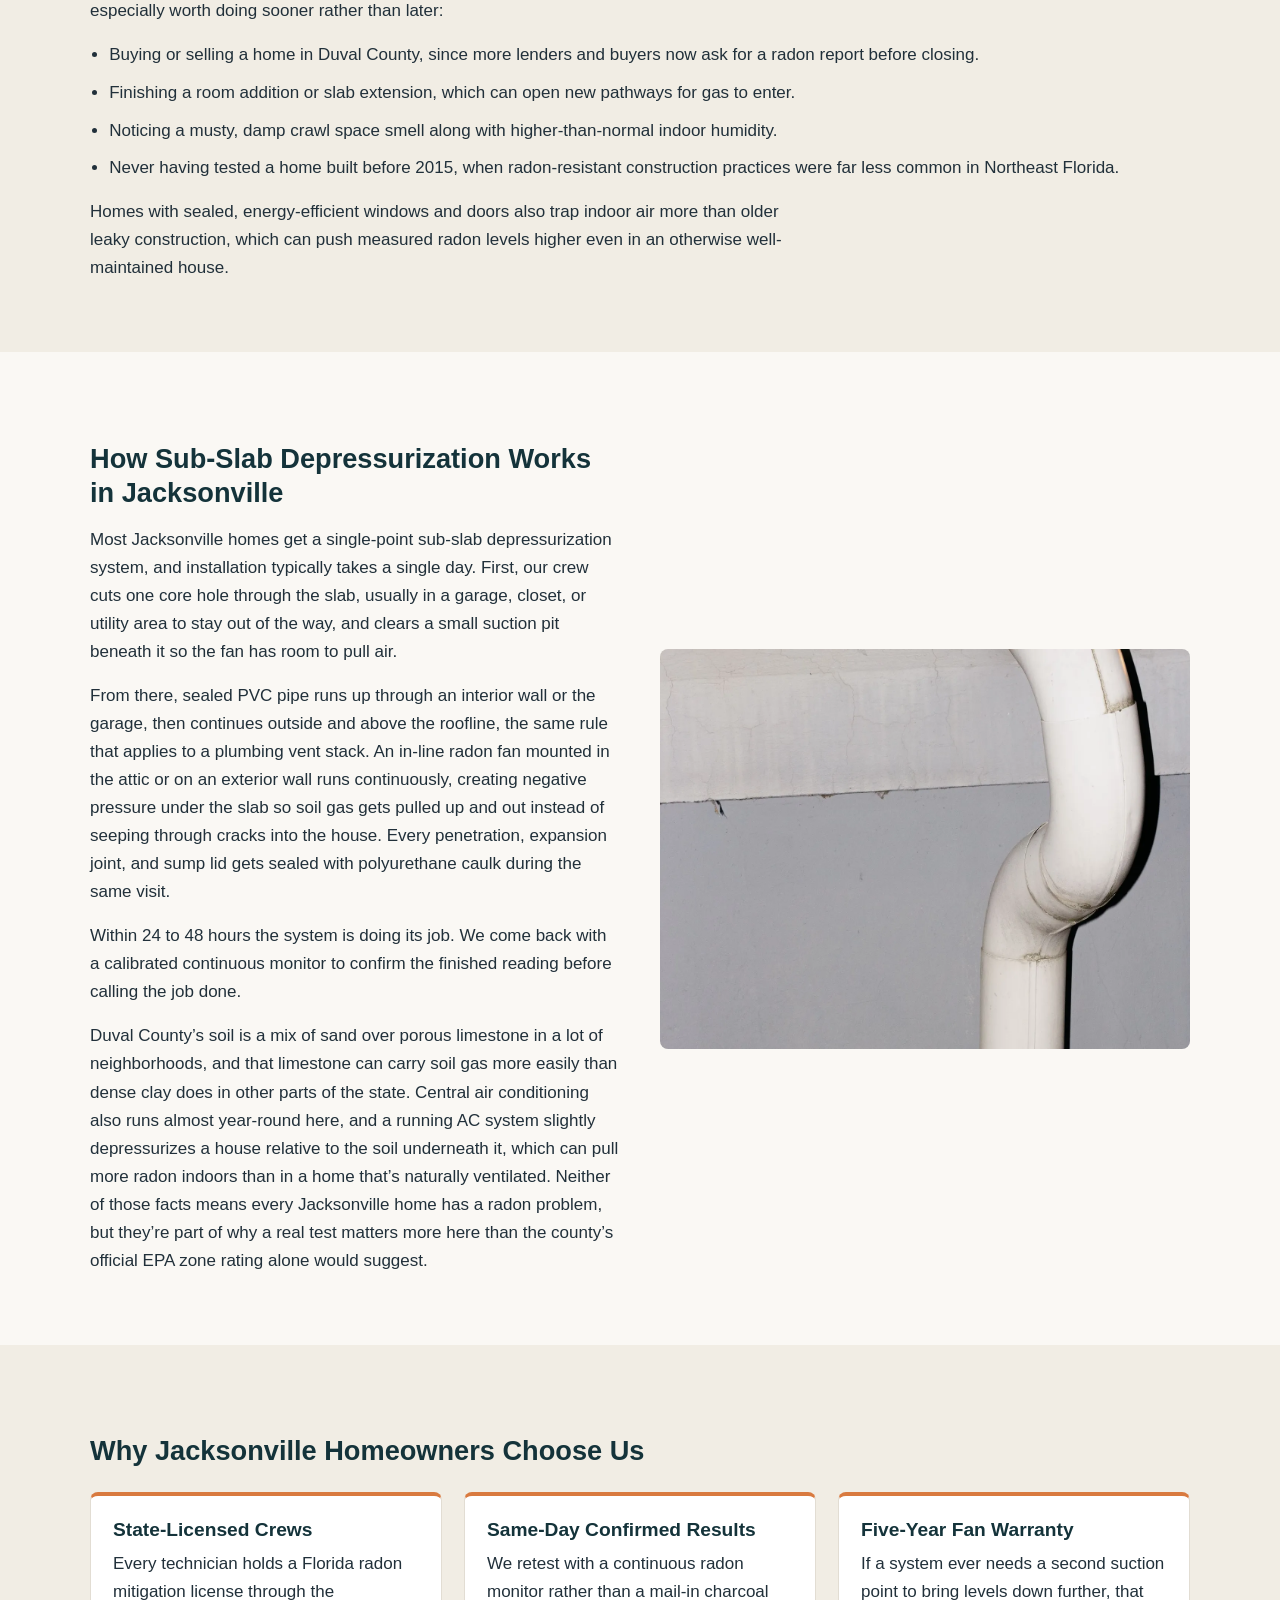
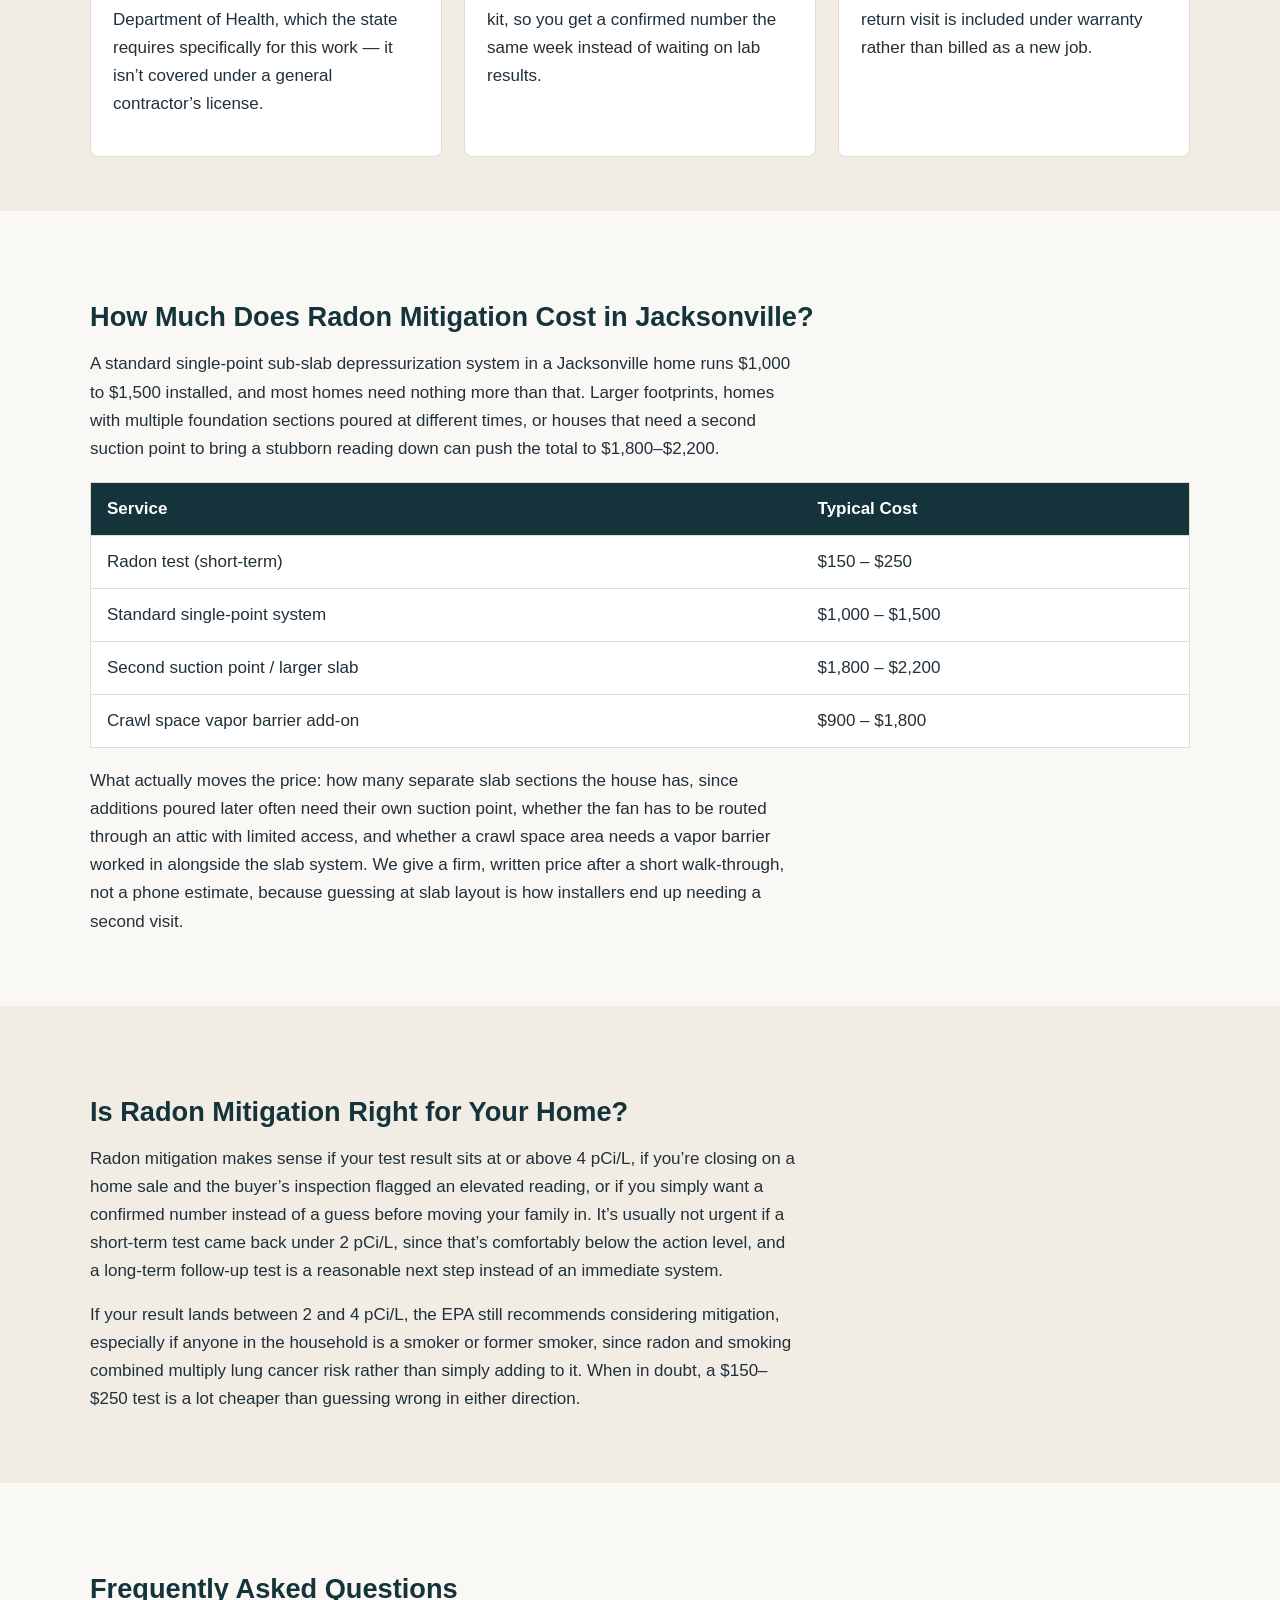
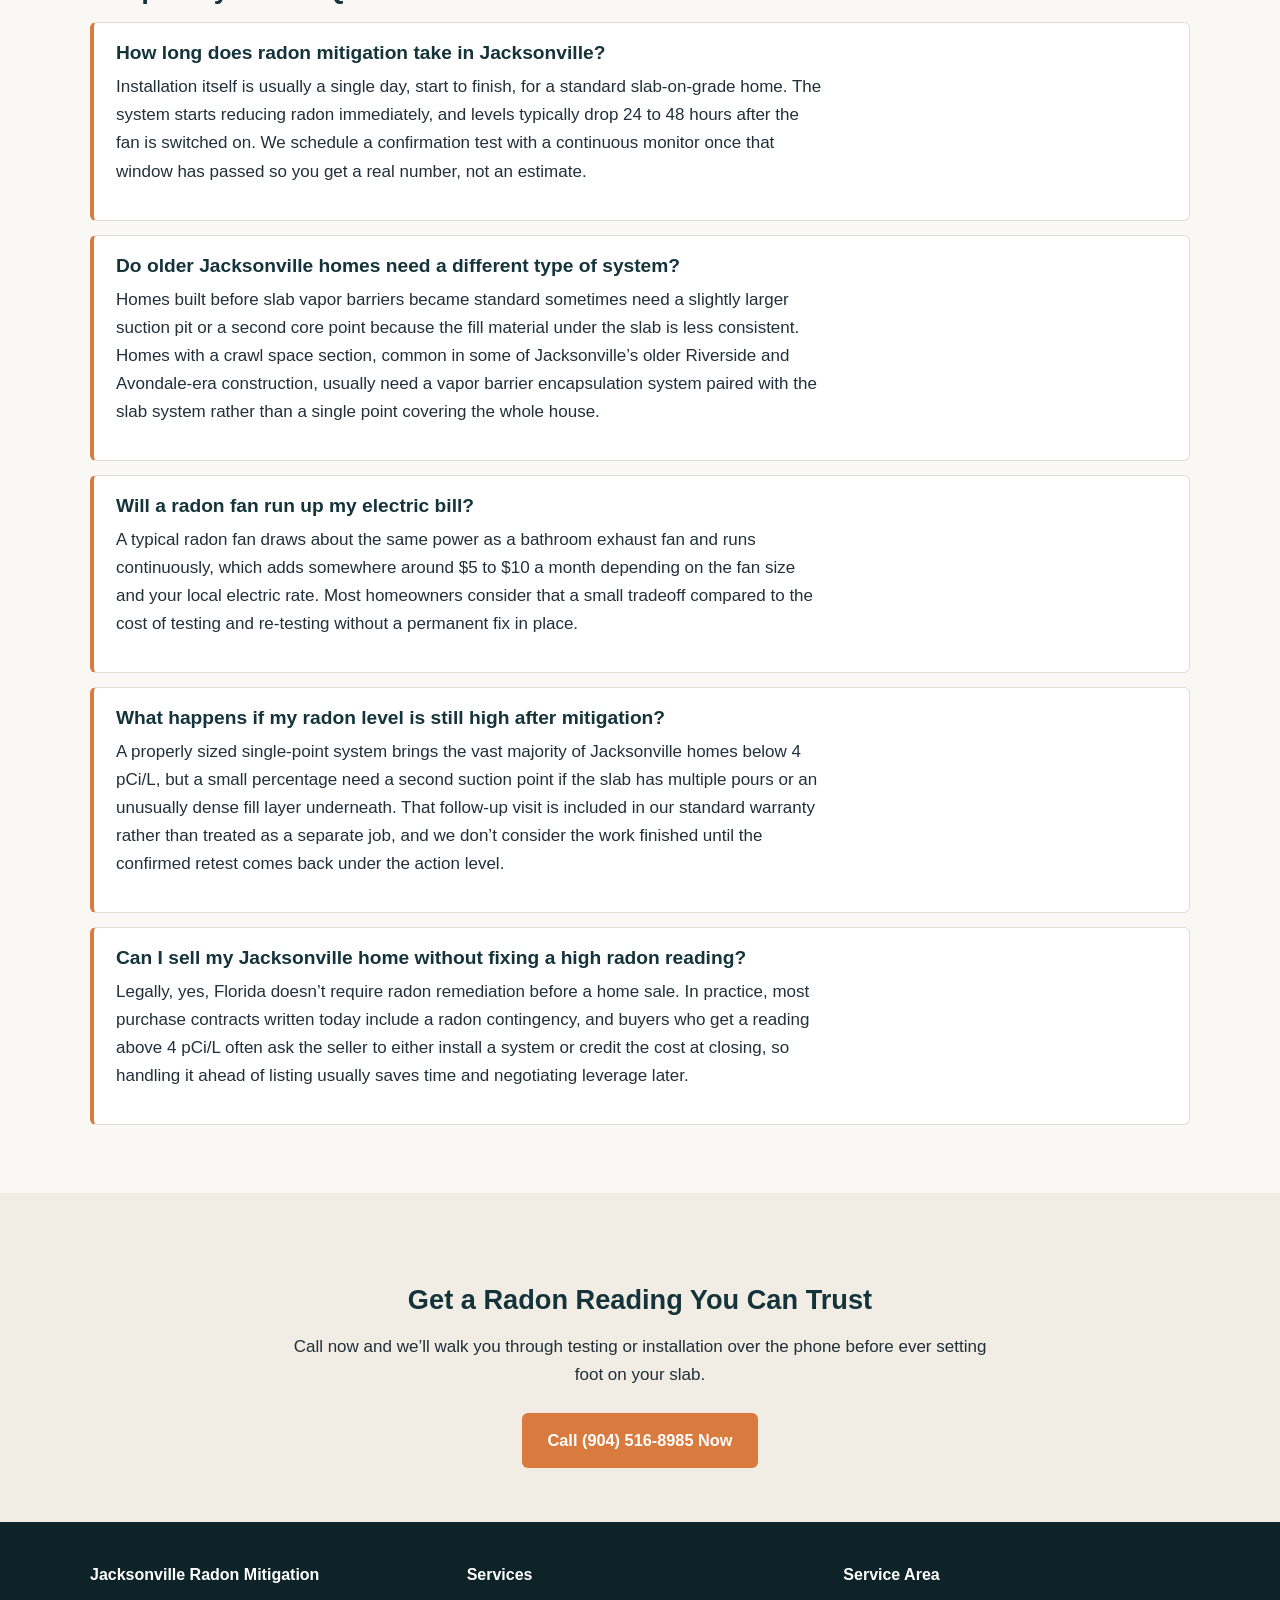
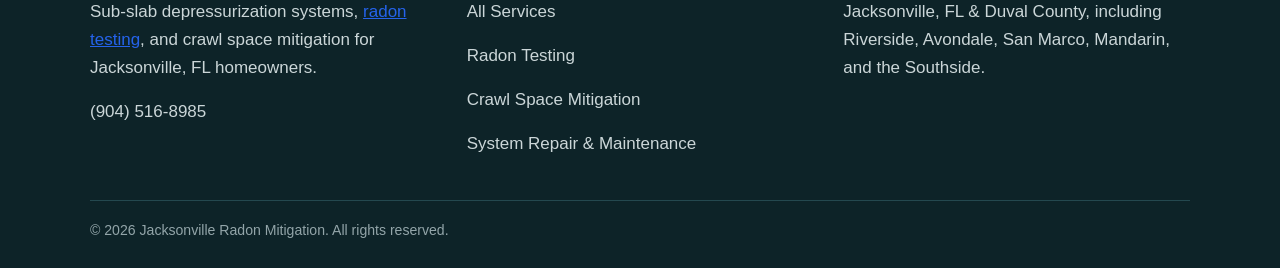
==== commit 4681cbbe: "Add contextual internal links with descriptive anchor text (A3)" ====
--- a/index.html
+++ b/index.html
@@ -1,11 +1,13 @@
 <!DOCTYPE html>
+
 <html lang="en">
 <head>
-<meta charset="UTF-8">
-<meta name="viewport" content="width=device-width, initial-scale=1.0">
+<link href="https://www.jacksonvilleradonmitigation.com/" rel="canonical"/>
+<meta charset="utf-8"/>
+<meta content="width=device-width, initial-scale=1.0" name="viewport"/>
 <title>Radon Mitigation in Jacksonville, FL | Same-Week Install</title>
-<meta name="description" content="Licensed radon mitigation in Jacksonville, FL. Sub-slab systems installed fast, real pricing, no pressure. Call (904) 516-8985 for a free quote.">
-<link rel="stylesheet" href="styles.css">
+<meta content="Licensed radon mitigation in Jacksonville, FL. Sub-slab systems installed fast, real pricing, no pressure. Call (904) 516-8985 for a free quote." name="description"/>
+<link href="styles.css" rel="stylesheet"/>
 <script type="application/ld+json">
 {
   "@context": "https://schema.org",
@@ -58,191 +60,172 @@
 </script>
 </head>
 <body>
-
 <header class="site-header">
-  <nav class="nav-wrap">
-    <a class="brand" href="/">Jacksonville <span>Radon Mitigation</span></a>
-    <ul class="nav-links">
-      <li><a href="/">Home</a></li>
-      <li class="has-dropdown">
-        <a href="services.html">Services</a>
-        <div class="dropdown-menu">
-          <ul class="dropdown-menu-list">
-            <li><a href="radon-testing-jacksonville.html">Radon Testing</a></li>
-            <li><a href="crawl-space-radon-mitigation-jacksonville.html">Crawl Space Radon Mitigation</a></li>
-            <li><a href="radon-system-repair-jacksonville.html">Radon System Repair &amp; Maintenance</a></li>
-          </ul>
-        </div>
-      </li>
-      <li><a href="contact.html">Contact</a></li>
-    </ul>
-    <a class="nav-cta" href="tel:+19045168985">Call (904) 516-8985</a>
-  </nav>
+<nav class="nav-wrap">
+<a class="brand" href="/">Jacksonville <span>Radon Mitigation</span></a>
+<ul class="nav-links">
+<li><a href="/">Home</a></li>
+<li class="has-dropdown">
+<a href="services.html">Services</a>
+<div class="dropdown-menu">
+<ul class="dropdown-menu-list">
+<li><a href="radon-testing-jacksonville.html">Radon Testing</a></li>
+<li><a href="crawl-space-radon-mitigation-jacksonville.html">Crawl Space Radon Mitigation</a></li>
+<li><a href="radon-system-repair-jacksonville.html">Radon System Repair &amp; Maintenance</a></li>
+</ul>
+</div>
+</li>
+<li><a href="contact.html">Contact</a></li>
+</ul>
+<a class="nav-cta" href="tel:+19045168985">Call (904) 516-8985</a>
+</nav>
 </header>
-
 <section class="hero">
-  <div class="hero-inner">
-    <div>
-      <h1>Radon Mitigation in Jacksonville, FL</h1>
-      <p class="lede">Radon mitigation in Jacksonville, FL means getting a sub-slab depressurization system installed correctly the first time, by a Florida-licensed crew that tests before and after the job with a calibrated monitor, not a mail-in kit.</p>
-      <div class="cta-row">
-        <a class="btn btn-primary" href="tel:+19045168985">Call Now for a Free Quote</a>
-        <a class="btn btn-secondary" href="contact.html">Request a Callback</a>
-      </div>
-    </div>
-    <div class="hero-img">
-      <img src="images/radon-crawl-space-inspection-jacksonville.webp" alt="radon inspection in Jacksonville home crawl space" width="700" height="467">
-    </div>
-  </div>
-</section>
-
+<div class="hero-inner">
+<div>
+<h1>Radon Mitigation in Jacksonville, FL</h1>
+<p class="lede">Radon mitigation in Jacksonville, FL means getting a sub-slab depressurization system installed correctly the first time, by a Florida-licensed crew that tests before and after the job with a calibrated monitor, not a mail-in kit.</p>
+<div class="cta-row">
+<a class="btn btn-primary" href="tel:+19045168985">Call Now for a Free Quote</a>
+<a class="btn btn-secondary" href="contact.html">Request a Callback</a>
+</div>
+</div>
+<div class="hero-img">
+<img alt="radon inspection in Jacksonville home crawl space" height="467" src="images/radon-crawl-space-inspection-jacksonville.webp" width="700"/>
+</div>
+</div>
+</section>
 <main>
-
-<section>
-  <div class="content-col">
-    <h2>What Is Radon Mitigation in Jacksonville?</h2>
-    <p>Radon mitigation in Jacksonville, FL means installing a system that pulls radioactive radon gas out from under a house before it seeps up through the slab and into the air a family breathes every day. Radon comes from uranium breaking down naturally in soil and rock, and it moves upward through any crack, sump pit, or utility penetration it can find. Duval County sits in an area the EPA rates as lower risk on paper, but actual test results tell a different story: homes tested locally have come back averaging around 6 pCi/L, well above the EPA&rsquo;s 4 pCi/L action level.</p>
-    <p>Almost every house in Jacksonville is built slab-on-grade rather than over a basement, which changes how a mitigation system gets designed compared to homes up north. A sub-slab depressurization system, a sealed pipe run beneath the slab connected to an exterior fan, creates negative pressure under the house and vents the gas safely above the roofline instead of into the living space.</p>
-    <p>Radon is the second leading cause of lung cancer in the United States after smoking, and the leading cause among people who have never smoked, according to the EPA. It has no smell, no color, and no taste, so a test is the only way to know whether a Jacksonville home has a problem &mdash; nobody notices it on their own.</p>
-  </div>
-</section>
-
-<section class="alt">
-  <div class="content-col">
-    <h2>When Do You Need Radon Mitigation?</h2>
-    <p>You need radon mitigation if a test comes back at 4 pCi/L or higher &mdash; that&rsquo;s the number the EPA and the Florida Department of Health both use as the trigger point, and it applies no matter how new or well-built the house is. A few situations make testing, and likely mitigation, especially worth doing sooner rather than later:</p>
-    <ul class="check-list">
-      <li>Buying or selling a home in Duval County, since more lenders and buyers now ask for a radon report before closing.</li>
-      <li>Finishing a room addition or slab extension, which can open new pathways for gas to enter.</li>
-      <li>Noticing a musty, damp crawl space smell along with higher-than-normal indoor humidity.</li>
-      <li>Never having tested a home built before 2015, when radon-resistant construction practices were far less common in Northeast Florida.</li>
-    </ul>
-    <p>Homes with sealed, energy-efficient windows and doors also trap indoor air more than older leaky construction, which can push measured radon levels higher even in an otherwise well-maintained house.</p>
-  </div>
-</section>
-
-<section>
-  <div class="two-col">
-    <div>
-      <h2>How Sub-Slab Depressurization Works in Jacksonville</h2>
-      <p>Most Jacksonville homes get a single-point sub-slab depressurization system, and installation typically takes a single day. First, our crew cuts one core hole through the slab, usually in a garage, closet, or utility area to stay out of the way, and clears a small suction pit beneath it so the fan has room to pull air.</p>
-      <p>From there, sealed PVC pipe runs up through an interior wall or the garage, then continues outside and above the roofline, the same rule that applies to a plumbing vent stack. An in-line radon fan mounted in the attic or on an exterior wall runs continuously, creating negative pressure under the slab so soil gas gets pulled up and out instead of seeping through cracks into the house. Every penetration, expansion joint, and sump lid gets sealed with polyurethane caulk during the same visit.</p>
-      <p>Within 24 to 48 hours the system is doing its job. We come back with a calibrated continuous monitor to confirm the finished reading before calling the job done.</p>
-      <p>Duval County&rsquo;s soil is a mix of sand over porous limestone in a lot of neighborhoods, and that limestone can carry soil gas more easily than dense clay does in other parts of the state. Central air conditioning also runs almost year-round here, and a running AC system slightly depressurizes a house relative to the soil underneath it, which can pull more radon indoors than in a home that&rsquo;s naturally ventilated. Neither of those facts means every Jacksonville home has a radon problem, but they&rsquo;re part of why a real test matters more here than the county&rsquo;s official EPA zone rating alone would suggest.</p>
-    </div>
-    <div>
-      <img src="images/radon-vent-pipe-jacksonville.webp" alt="radon mitigation vent pipe in Jacksonville" width="600" height="400" style="border-radius:8px;">
-    </div>
-  </div>
-</section>
-
-<section class="alt">
-  <div class="content-col">
-    <h2>Why Jacksonville Homeowners Choose Us</h2>
-    <div class="card-grid">
-      <div class="card">
-        <h3>State-Licensed Crews</h3>
-        <p>Every technician holds a Florida radon mitigation license through the Department of Health, which the state requires specifically for this work &mdash; it isn&rsquo;t covered under a general contractor&rsquo;s license.</p>
-      </div>
-      <div class="card">
-        <h3>Same-Day Confirmed Results</h3>
-        <p>We retest with a continuous radon monitor rather than a mail-in charcoal kit, so you get a confirmed number the same week instead of waiting on lab results.</p>
-      </div>
-      <div class="card">
-        <h3>Five-Year Fan Warranty</h3>
-        <p>If a system ever needs a second suction point to bring levels down further, that return visit is included under warranty rather than billed as a new job.</p>
-      </div>
-    </div>
-  </div>
-</section>
-
-<section>
-  <div class="content-col">
-    <h2>How Much Does Radon Mitigation Cost in Jacksonville?</h2>
-    <p>A standard single-point sub-slab depressurization system in a Jacksonville home runs $1,000 to $1,500 installed, and most homes need nothing more than that. Larger footprints, homes with multiple foundation sections poured at different times, or houses that need a second suction point to bring a stubborn reading down can push the total to $1,800&ndash;$2,200.</p>
-    <table class="price-table">
-      <tr><th>Service</th><th>Typical Cost</th></tr>
-      <tr><td>Radon test (short-term)</td><td>$150 &ndash; $250</td></tr>
-      <tr><td>Standard single-point system</td><td>$1,000 &ndash; $1,500</td></tr>
-      <tr><td>Second suction point / larger slab</td><td>$1,800 &ndash; $2,200</td></tr>
-      <tr><td>Crawl space vapor barrier add-on</td><td>$900 &ndash; $1,800</td></tr>
-    </table>
-    <p>What actually moves the price: how many separate slab sections the house has, since additions poured later often need their own suction point, whether the fan has to be routed through an attic with limited access, and whether a crawl space area needs a vapor barrier worked in alongside the slab system. We give a firm, written price after a short walk-through, not a phone estimate, because guessing at slab layout is how installers end up needing a second visit.</p>
-  </div>
-</section>
-
-<section class="alt">
-  <div class="content-col">
-    <h2>Is Radon Mitigation Right for Your Home?</h2>
-    <p>Radon mitigation makes sense if your test result sits at or above 4 pCi/L, if you&rsquo;re closing on a home sale and the buyer&rsquo;s inspection flagged an elevated reading, or if you simply want a confirmed number instead of a guess before moving your family in. It&rsquo;s usually not urgent if a short-term test came back under 2 pCi/L, since that&rsquo;s comfortably below the action level, and a long-term follow-up test is a reasonable next step instead of an immediate system.</p>
-    <p>If your result lands between 2 and 4 pCi/L, the EPA still recommends considering mitigation, especially if anyone in the household is a smoker or former smoker, since radon and smoking combined multiply lung cancer risk rather than simply adding to it. When in doubt, a $150&ndash;$250 test is a lot cheaper than guessing wrong in either direction.</p>
-  </div>
-</section>
-
-<section>
-  <div class="content-col">
-    <h2>Frequently Asked Questions</h2>
-
-    <div class="faq-item">
-      <h3>How long does radon mitigation take in Jacksonville?</h3>
-      <p>Installation itself is usually a single day, start to finish, for a standard slab-on-grade home. The system starts reducing radon immediately, and levels typically drop 24 to 48 hours after the fan is switched on. We schedule a confirmation test with a continuous monitor once that window has passed so you get a real number, not an estimate.</p>
-    </div>
-
-    <div class="faq-item">
-      <h3>Do older Jacksonville homes need a different type of system?</h3>
-      <p>Homes built before slab vapor barriers became standard sometimes need a slightly larger suction pit or a second core point because the fill material under the slab is less consistent. Homes with a crawl space section, common in some of Jacksonville&rsquo;s older Riverside and Avondale-era construction, usually need a vapor barrier encapsulation system paired with the slab system rather than a single point covering the whole house.</p>
-    </div>
-
-    <div class="faq-item">
-      <h3>Will a radon fan run up my electric bill?</h3>
-      <p>A typical radon fan draws about the same power as a bathroom exhaust fan and runs continuously, which adds somewhere around $5 to $10 a month depending on the fan size and your local electric rate. Most homeowners consider that a small tradeoff compared to the cost of testing and re-testing without a permanent fix in place.</p>
-    </div>
-
-    <div class="faq-item">
-      <h3>What happens if my radon level is still high after mitigation?</h3>
-      <p>A properly sized single-point system brings the vast majority of Jacksonville homes below 4 pCi/L, but a small percentage need a second suction point if the slab has multiple pours or an unusually dense fill layer underneath. That follow-up visit is included in our standard warranty rather than treated as a separate job, and we don&rsquo;t consider the work finished until the confirmed retest comes back under the action level.</p>
-    </div>
-
-    <div class="faq-item">
-      <h3>Can I sell my Jacksonville home without fixing a high radon reading?</h3>
-      <p>Legally, yes, Florida doesn&rsquo;t require radon remediation before a home sale. In practice, most purchase contracts written today include a radon contingency, and buyers who get a reading above 4 pCi/L often ask the seller to either install a system or credit the cost at closing, so handling it ahead of listing usually saves time and negotiating leverage later.</p>
-    </div>
-  </div>
-</section>
-
-<section class="alt">
-  <div class="content-col" style="text-align:center;">
-    <h2>Get a Radon Reading You Can Trust</h2>
-    <p style="margin:0 auto 1.5rem;">Call now and we&rsquo;ll walk you through testing or installation over the phone before ever setting foot on your slab.</p>
-    <a class="btn btn-primary" href="tel:+19045168985">Call (904) 516-8985 Now</a>
-  </div>
-</section>
-
+<section>
+<div class="content-col">
+<h2>What Is Radon Mitigation in Jacksonville?</h2>
+<p>Radon mitigation in Jacksonville, FL means installing a system that pulls radioactive radon gas out from under a house before it seeps up through the slab and into the air a family breathes every day. Radon comes from uranium breaking down naturally in soil and rock, and it moves upward through any crack, sump pit, or utility penetration it can find. Duval County sits in an area the EPA rates as lower risk on paper, but actual test results tell a different story: homes tested locally have come back averaging around 6 pCi/L, well above the EPA’s 4 pCi/L action level.</p>
+<p>Almost every house in Jacksonville is built slab-on-grade rather than over a basement, which changes how a mitigation system gets designed compared to homes up north. A sub-slab depressurization system, a sealed pipe run beneath the slab connected to an exterior fan, creates negative pressure under the house and vents the gas safely above the roofline instead of into the living space.</p>
+<p>Radon is the second leading cause of lung cancer in the United States after smoking, and the leading cause among people who have never smoked, according to the EPA. It has no smell, no color, and no taste, so a test is the only way to know whether a Jacksonville home has a problem — nobody notices it on their own.</p>
+</div>
+</section>
+<section class="alt">
+<div class="content-col">
+<h2>When Do You Need Radon Mitigation?</h2>
+<p>You need radon mitigation if a test comes back at 4 pCi/L or higher — that’s the number the EPA and the Florida Department of Health both use as the trigger point, and it applies no matter how new or well-built the house is. A few situations make testing, and likely mitigation, especially worth doing sooner rather than later:</p>
+<ul class="check-list">
+<li>Buying or selling a home in Duval County, since more lenders and buyers now ask for a radon report before closing.</li>
+<li>Finishing a room addition or slab extension, which can open new pathways for gas to enter.</li>
+<li>Noticing a musty, damp crawl space smell along with higher-than-normal indoor humidity.</li>
+<li>Never having tested a home built before 2015, when radon-resistant construction practices were far less common in Northeast Florida.</li>
+</ul>
+<p>Homes with sealed, energy-efficient windows and doors also trap indoor air more than older leaky construction, which can push measured radon levels higher even in an otherwise well-maintained house.</p>
+</div>
+</section>
+<section>
+<div class="two-col">
+<div>
+<h2>How Sub-Slab Depressurization Works in Jacksonville</h2>
+<p>Most Jacksonville homes get a single-point sub-slab depressurization system, and installation typically takes a single day. First, our crew cuts one core hole through the slab, usually in a garage, closet, or utility area to stay out of the way, and clears a small suction pit beneath it so the fan has room to pull air.</p>
+<p>From there, sealed PVC pipe runs up through an interior wall or the garage, then continues outside and above the roofline, the same rule that applies to a plumbing vent stack. An in-line radon fan mounted in the attic or on an exterior wall runs continuously, creating negative pressure under the slab so soil gas gets pulled up and out instead of seeping through cracks into the house. Every penetration, expansion joint, and sump lid gets sealed with polyurethane caulk during the same visit.</p>
+<p>Within 24 to 48 hours the system is doing its job. We come back with a calibrated continuous monitor to confirm the finished reading before calling the job done.</p>
+<p>Duval County’s soil is a mix of sand over porous limestone in a lot of neighborhoods, and that limestone can carry soil gas more easily than dense clay does in other parts of the state. Central air conditioning also runs almost year-round here, and a running AC system slightly depressurizes a house relative to the soil underneath it, which can pull more radon indoors than in a home that’s naturally ventilated. Neither of those facts means every Jacksonville home has a radon problem, but they’re part of why a real test matters more here than the county’s official EPA zone rating alone would suggest.</p>
+</div>
+<div>
+<img alt="radon mitigation vent pipe in Jacksonville" height="400" src="images/radon-vent-pipe-jacksonville.webp" style="border-radius:8px;" width="600"/>
+</div>
+</div>
+</section>
+<section class="alt">
+<div class="content-col">
+<h2>Why Jacksonville Homeowners Choose Us</h2>
+<div class="card-grid">
+<div class="card">
+<h3>State-Licensed Crews</h3>
+<p>Every technician holds a Florida radon mitigation license through the Department of Health, which the state requires specifically for this work — it isn’t covered under a general contractor’s license.</p>
+</div>
+<div class="card">
+<h3>Same-Day Confirmed Results</h3>
+<p>We retest with a continuous radon monitor rather than a mail-in charcoal kit, so you get a confirmed number the same week instead of waiting on lab results.</p>
+</div>
+<div class="card">
+<h3>Five-Year Fan Warranty</h3>
+<p>If a system ever needs a second suction point to bring levels down further, that return visit is included under warranty rather than billed as a new job.</p>
+</div>
+</div>
+</div>
+</section>
+<section>
+<div class="content-col">
+<h2>How Much Does Radon Mitigation Cost in Jacksonville?</h2>
+<p>A standard single-point sub-slab depressurization system in a Jacksonville home runs $1,000 to $1,500 installed, and most homes need nothing more than that. Larger footprints, homes with multiple foundation sections poured at different times, or houses that need a second suction point to bring a stubborn reading down can push the total to $1,800–$2,200.</p>
+<table class="price-table">
+<tr><th>Service</th><th>Typical Cost</th></tr>
+<tr><td>Radon test (short-term)</td><td>$150 – $250</td></tr>
+<tr><td>Standard single-point system</td><td>$1,000 – $1,500</td></tr>
+<tr><td>Second suction point / larger slab</td><td>$1,800 – $2,200</td></tr>
+<tr><td>Crawl space vapor barrier add-on</td><td>$900 – $1,800</td></tr>
+</table>
+<p>What actually moves the price: how many separate slab sections the house has, since additions poured later often need their own suction point, whether the fan has to be routed through an attic with limited access, and whether a crawl space area needs a vapor barrier worked in alongside the slab system. We give a firm, written price after a short walk-through, not a phone estimate, because guessing at slab layout is how installers end up needing a second visit.</p>
+</div>
+</section>
+<section class="alt">
+<div class="content-col">
+<h2>Is Radon Mitigation Right for Your Home?</h2>
+<p>Radon mitigation makes sense if your test result sits at or above 4 pCi/L, if you’re closing on a home sale and the buyer’s inspection flagged an elevated reading, or if you simply want a confirmed number instead of a guess before moving your family in. It’s usually not urgent if a short-term test came back under 2 pCi/L, since that’s comfortably below the action level, and a long-term follow-up test is a reasonable next step instead of an immediate system.</p>
+<p>If your result lands between 2 and 4 pCi/L, the EPA still recommends considering mitigation, especially if anyone in the household is a smoker or former smoker, since radon and smoking combined multiply lung cancer risk rather than simply adding to it. When in doubt, a $150–$250 test is a lot cheaper than guessing wrong in either direction.</p>
+</div>
+</section>
+<section>
+<div class="content-col">
+<h2>Frequently Asked Questions</h2>
+<div class="faq-item">
+<h3>How long does radon mitigation take in Jacksonville?</h3>
+<p>Installation itself is usually a single day, start to finish, for a standard slab-on-grade home. The system starts reducing radon immediately, and levels typically drop 24 to 48 hours after the fan is switched on. We schedule a confirmation test with a continuous monitor once that window has passed so you get a real number, not an estimate.</p>
+</div>
+<div class="faq-item">
+<h3>Do older Jacksonville homes need a different type of system?</h3>
+<p>Homes built before slab vapor barriers became standard sometimes need a slightly larger suction pit or a second core point because the fill material under the slab is less consistent. Homes with a crawl space section, common in some of Jacksonville’s older Riverside and Avondale-era construction, usually need a vapor barrier encapsulation system paired with the slab system rather than a single point covering the whole house.</p>
+</div>
+<div class="faq-item">
+<h3>Will a radon fan run up my electric bill?</h3>
+<p>A typical radon fan draws about the same power as a bathroom exhaust fan and runs continuously, which adds somewhere around $5 to $10 a month depending on the fan size and your local electric rate. Most homeowners consider that a small tradeoff compared to the cost of testing and re-testing without a permanent fix in place.</p>
+</div>
+<div class="faq-item">
+<h3>What happens if my radon level is still high after mitigation?</h3>
+<p>A properly sized single-point system brings the vast majority of Jacksonville homes below 4 pCi/L, but a small percentage need a second suction point if the slab has multiple pours or an unusually dense fill layer underneath. That follow-up visit is included in our standard warranty rather than treated as a separate job, and we don’t consider the work finished until the confirmed retest comes back under the action level.</p>
+</div>
+<div class="faq-item">
+<h3>Can I sell my Jacksonville home without fixing a high radon reading?</h3>
+<p>Legally, yes, Florida doesn’t require radon remediation before a home sale. In practice, most purchase contracts written today include a radon contingency, and buyers who get a reading above 4 pCi/L often ask the seller to either install a system or credit the cost at closing, so handling it ahead of listing usually saves time and negotiating leverage later.</p>
+</div>
+</div>
+</section>
+<section class="alt">
+<div class="content-col" style="text-align:center;">
+<h2>Get a Radon Reading You Can Trust</h2>
+<p style="margin:0 auto 1.5rem;">Call now and we’ll walk you through testing or installation over the phone before ever setting foot on your slab.</p>
+<a class="btn btn-primary" href="tel:+19045168985">Call (904) 516-8985 Now</a>
+</div>
+</section>
 </main>
-
 <footer class="site-footer">
-  <div class="footer-inner">
-    <div>
-      <h4>Jacksonville Radon Mitigation</h4>
-      <p>Sub-slab depressurization systems, radon testing, and crawl space mitigation for Jacksonville, FL homeowners.</p>
-      <p><a href="tel:+19045168985">(904) 516-8985</a></p>
-    </div>
-    <div>
-      <h4>Services</h4>
-      <p><a href="services.html">All Services</a></p>
-      <p><a href="radon-testing-jacksonville.html">Radon Testing</a></p>
-      <p><a href="crawl-space-radon-mitigation-jacksonville.html">Crawl Space Mitigation</a></p>
-      <p><a href="radon-system-repair-jacksonville.html">System Repair &amp; Maintenance</a></p>
-    </div>
-    <div>
-      <h4>Service Area</h4>
-      <p>Jacksonville, FL &amp; Duval County, including Riverside, Avondale, San Marco, Mandarin, and the Southside.</p>
-    </div>
-  </div>
-  <div class="footer-bottom">
-    &copy; 2026 Jacksonville Radon Mitigation. All rights reserved.
+<div class="footer-inner">
+<div>
+<h4>Jacksonville Radon Mitigation</h4>
+<p>Sub-slab depressurization systems, <a href="radon-testing-jacksonville.html" style="color:#2563eb;text-decoration:underline;">radon testing</a>, and crawl space mitigation for Jacksonville, FL homeowners.</p>
+<p><a href="tel:+19045168985">(904) 516-8985</a></p>
+</div>
+<div>
+<h4>Services</h4>
+<p><a href="services.html">All Services</a></p>
+<p><a href="radon-testing-jacksonville.html">Radon Testing</a></p>
+<p><a href="crawl-space-radon-mitigation-jacksonville.html">Crawl Space Mitigation</a></p>
+<p><a href="radon-system-repair-jacksonville.html">System Repair &amp; Maintenance</a></p>
+</div>
+<div>
+<h4>Service Area</h4>
+<p>Jacksonville, FL &amp; Duval County, including Riverside, Avondale, San Marco, Mandarin, and the Southside.</p>
+</div>
+</div>
+<div class="footer-bottom">
+    © 2026 Jacksonville Radon Mitigation. All rights reserved.
   </div>
 </footer>
-
 </body>
 </html>
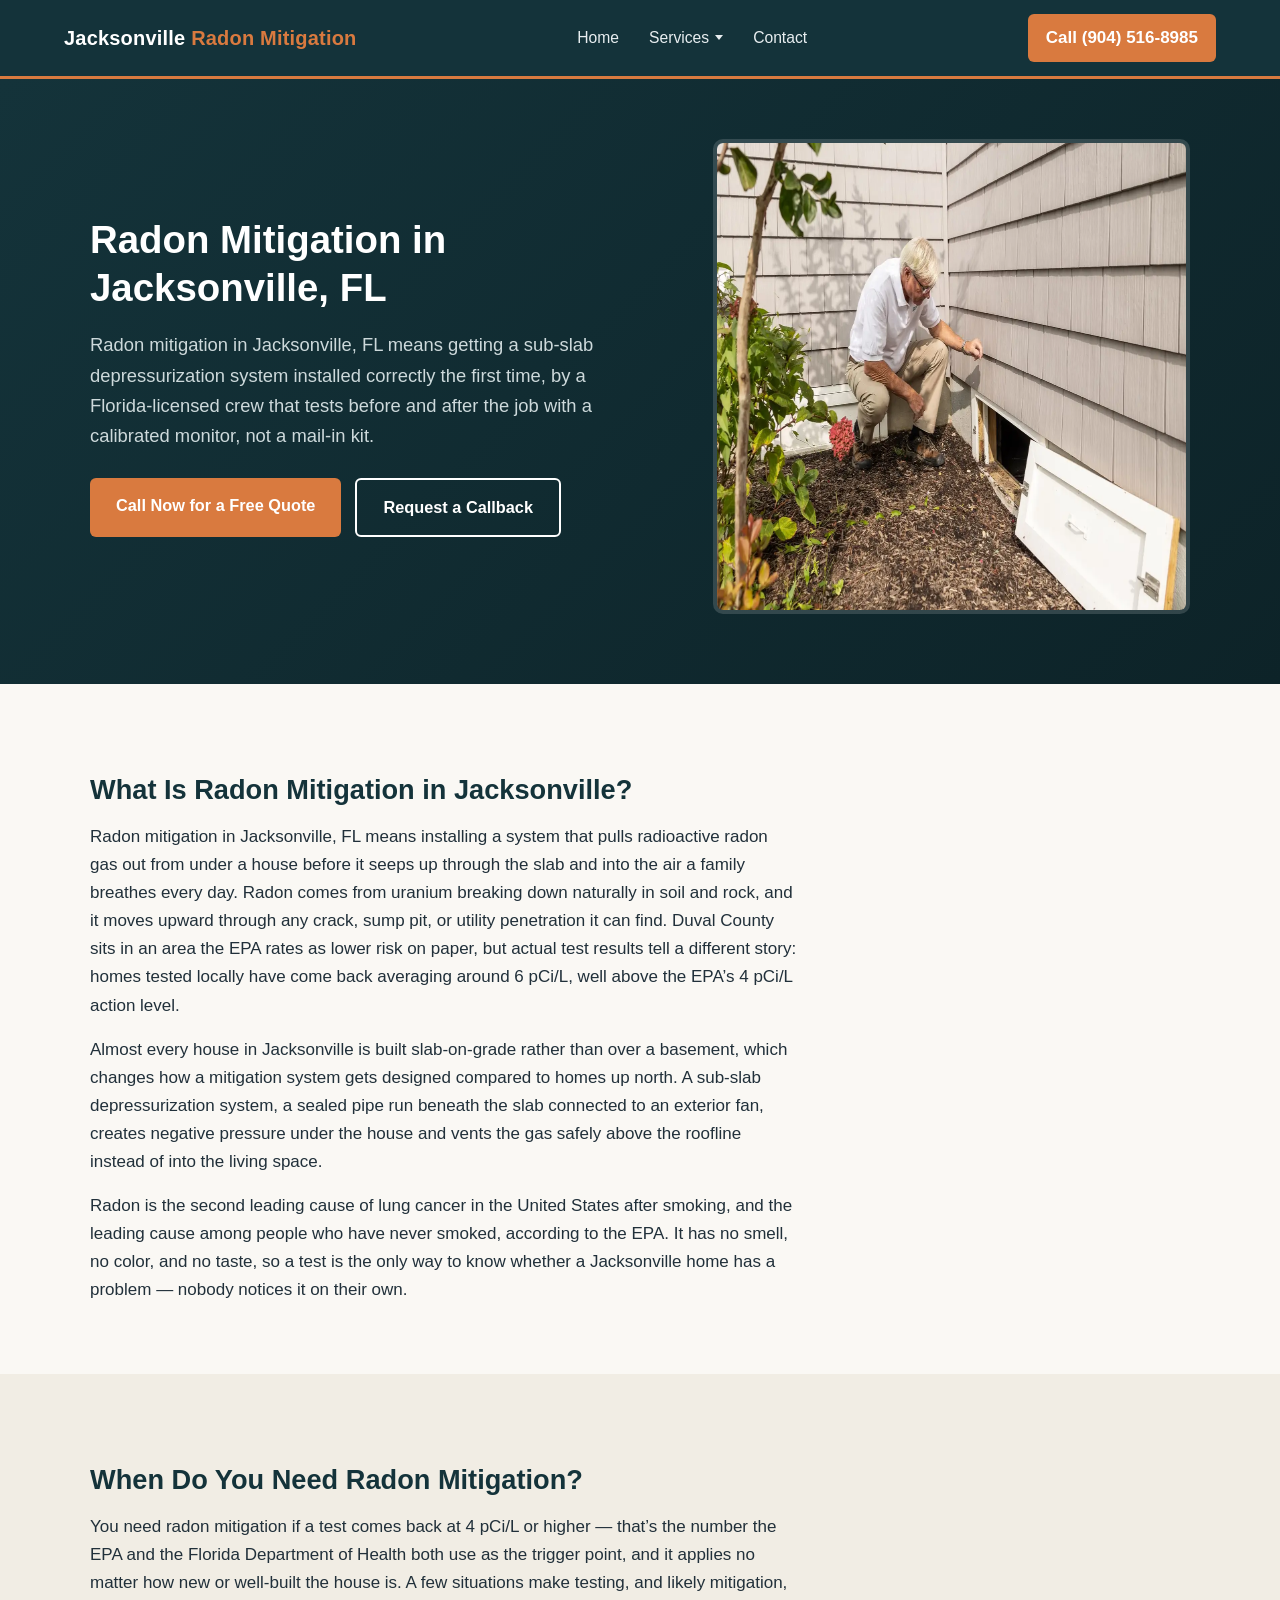
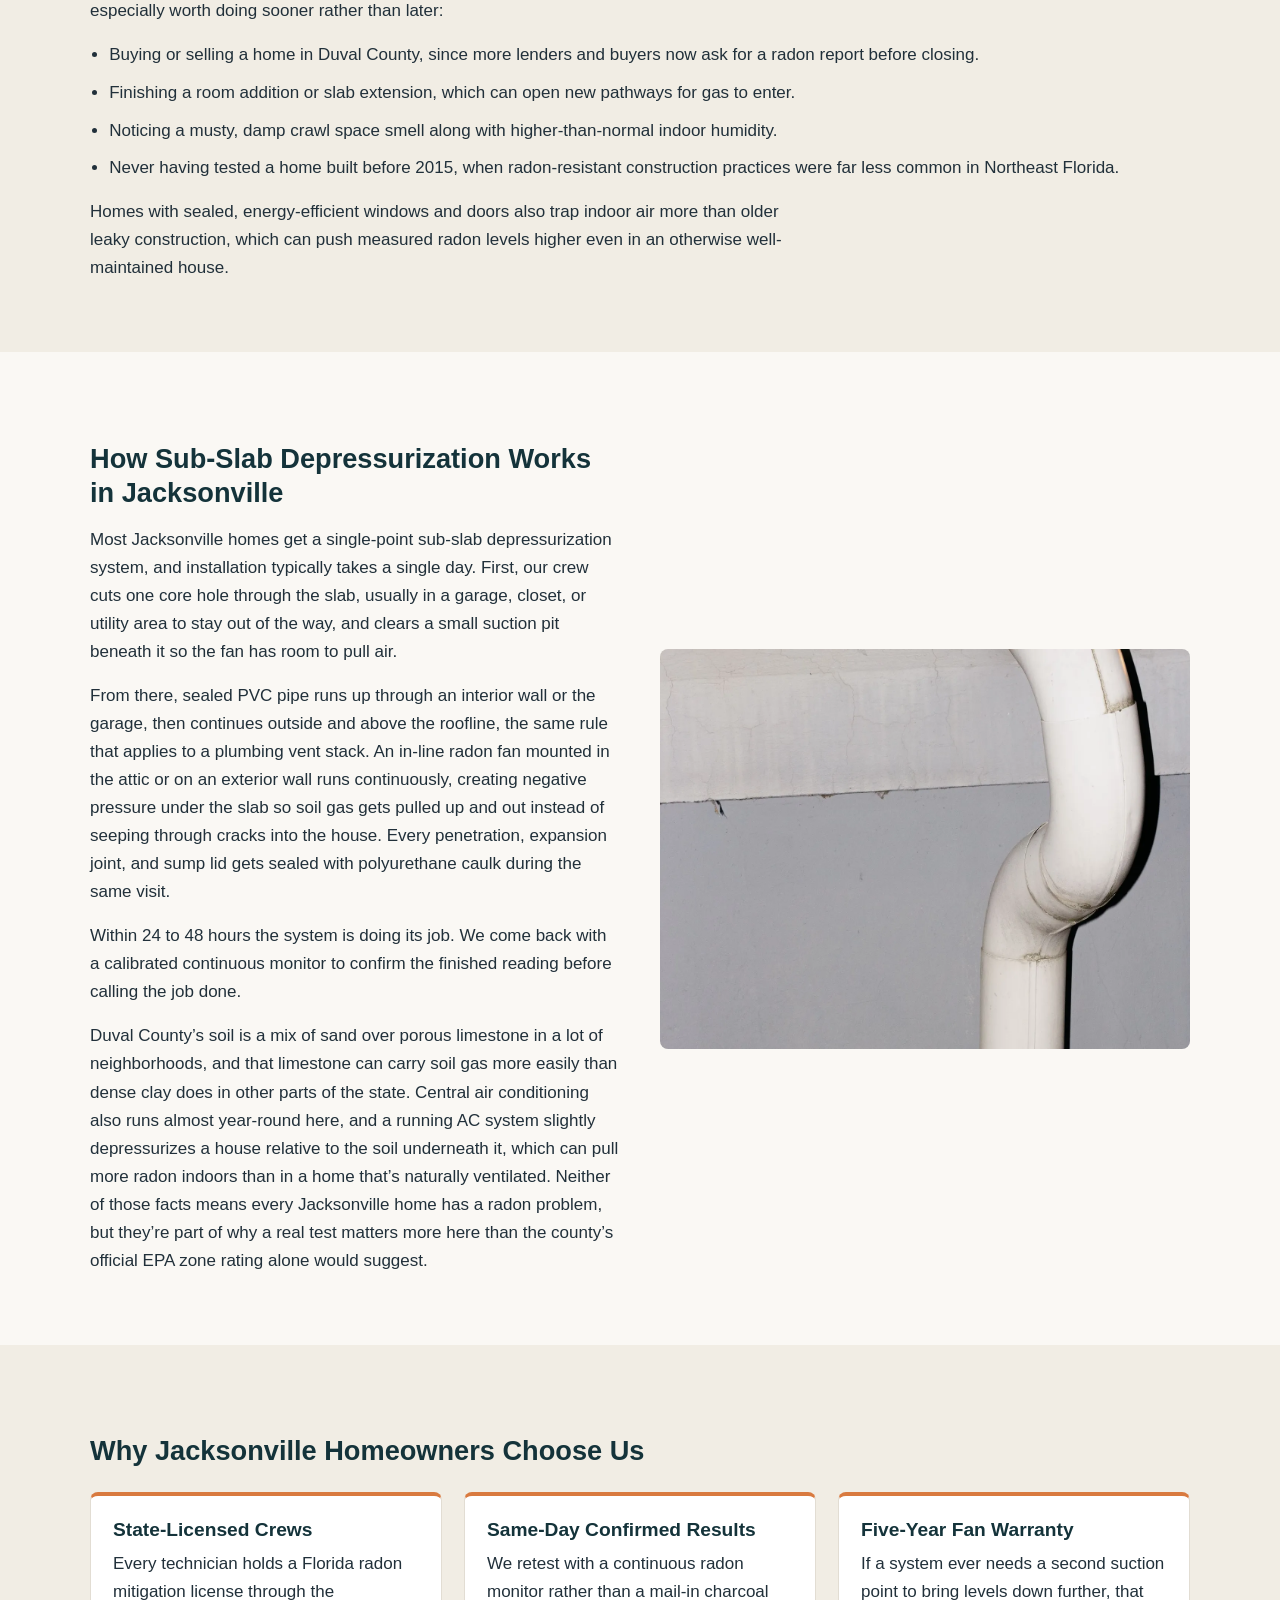
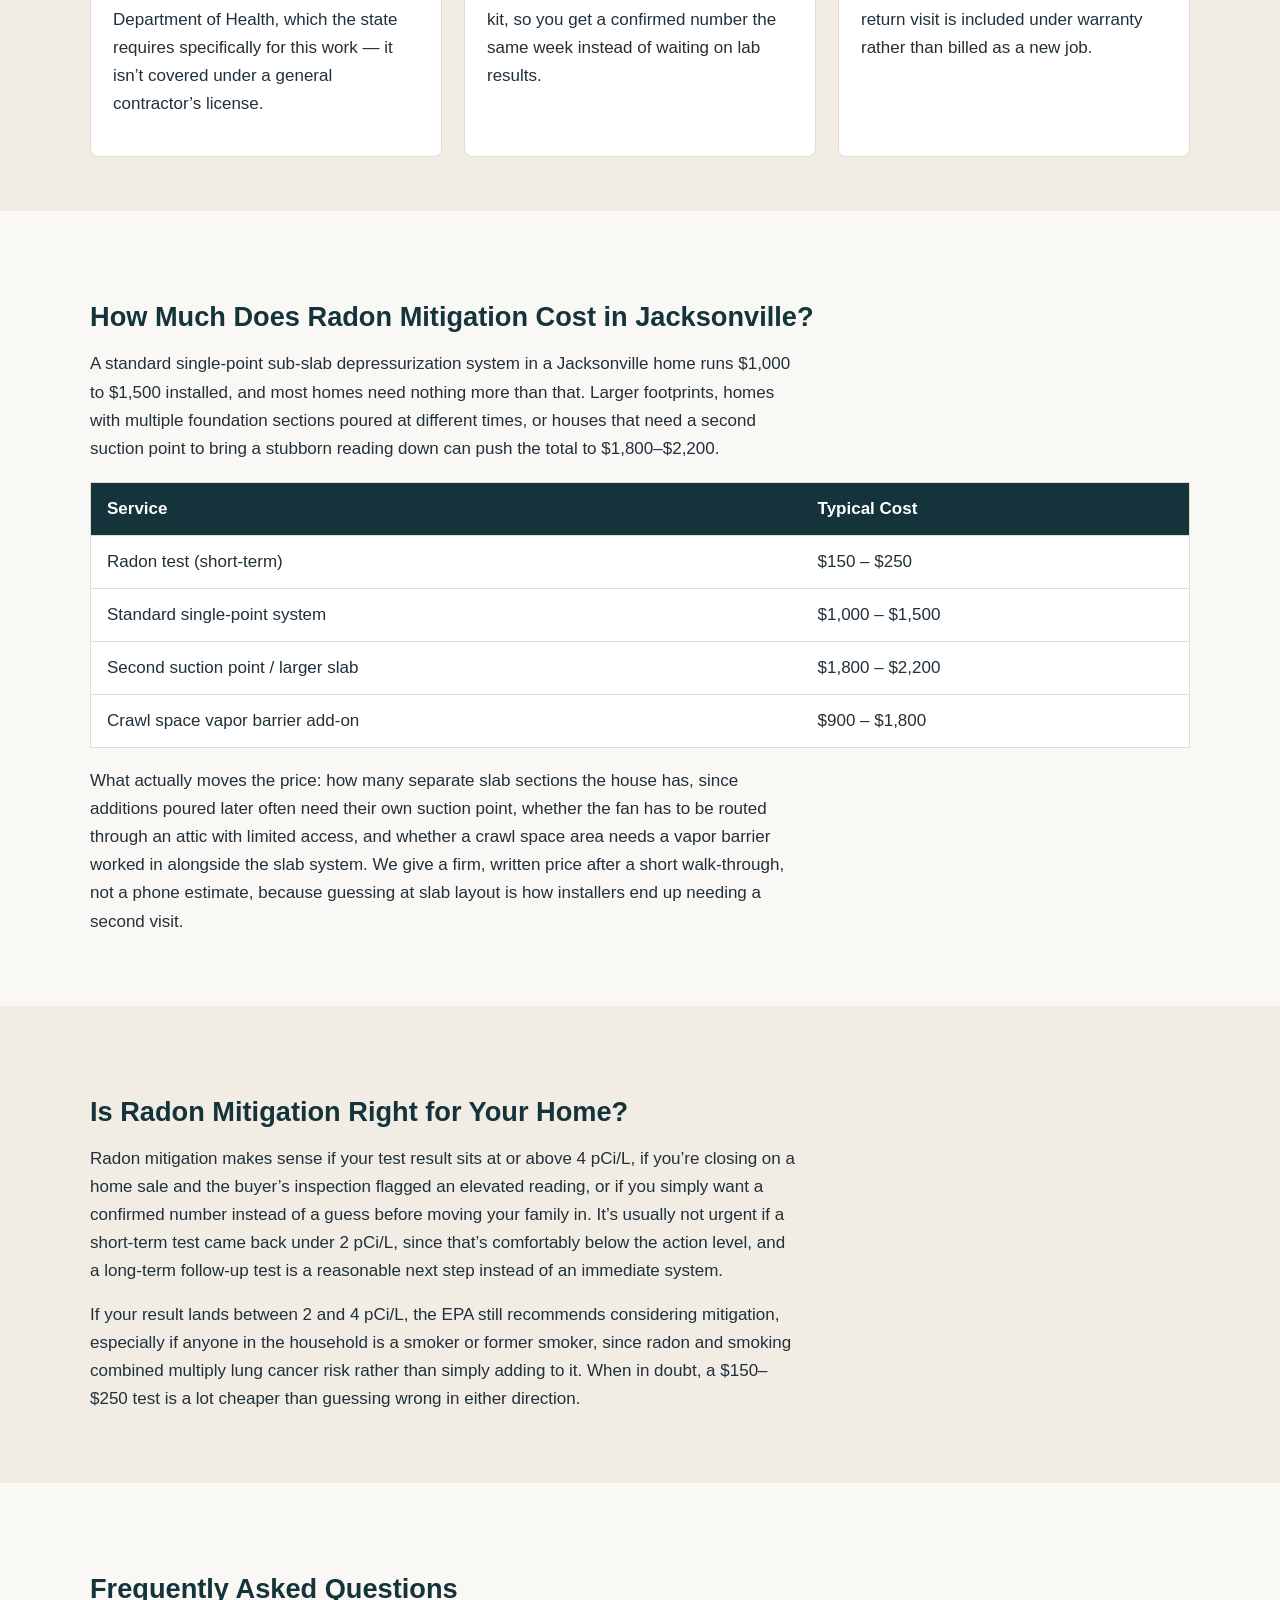
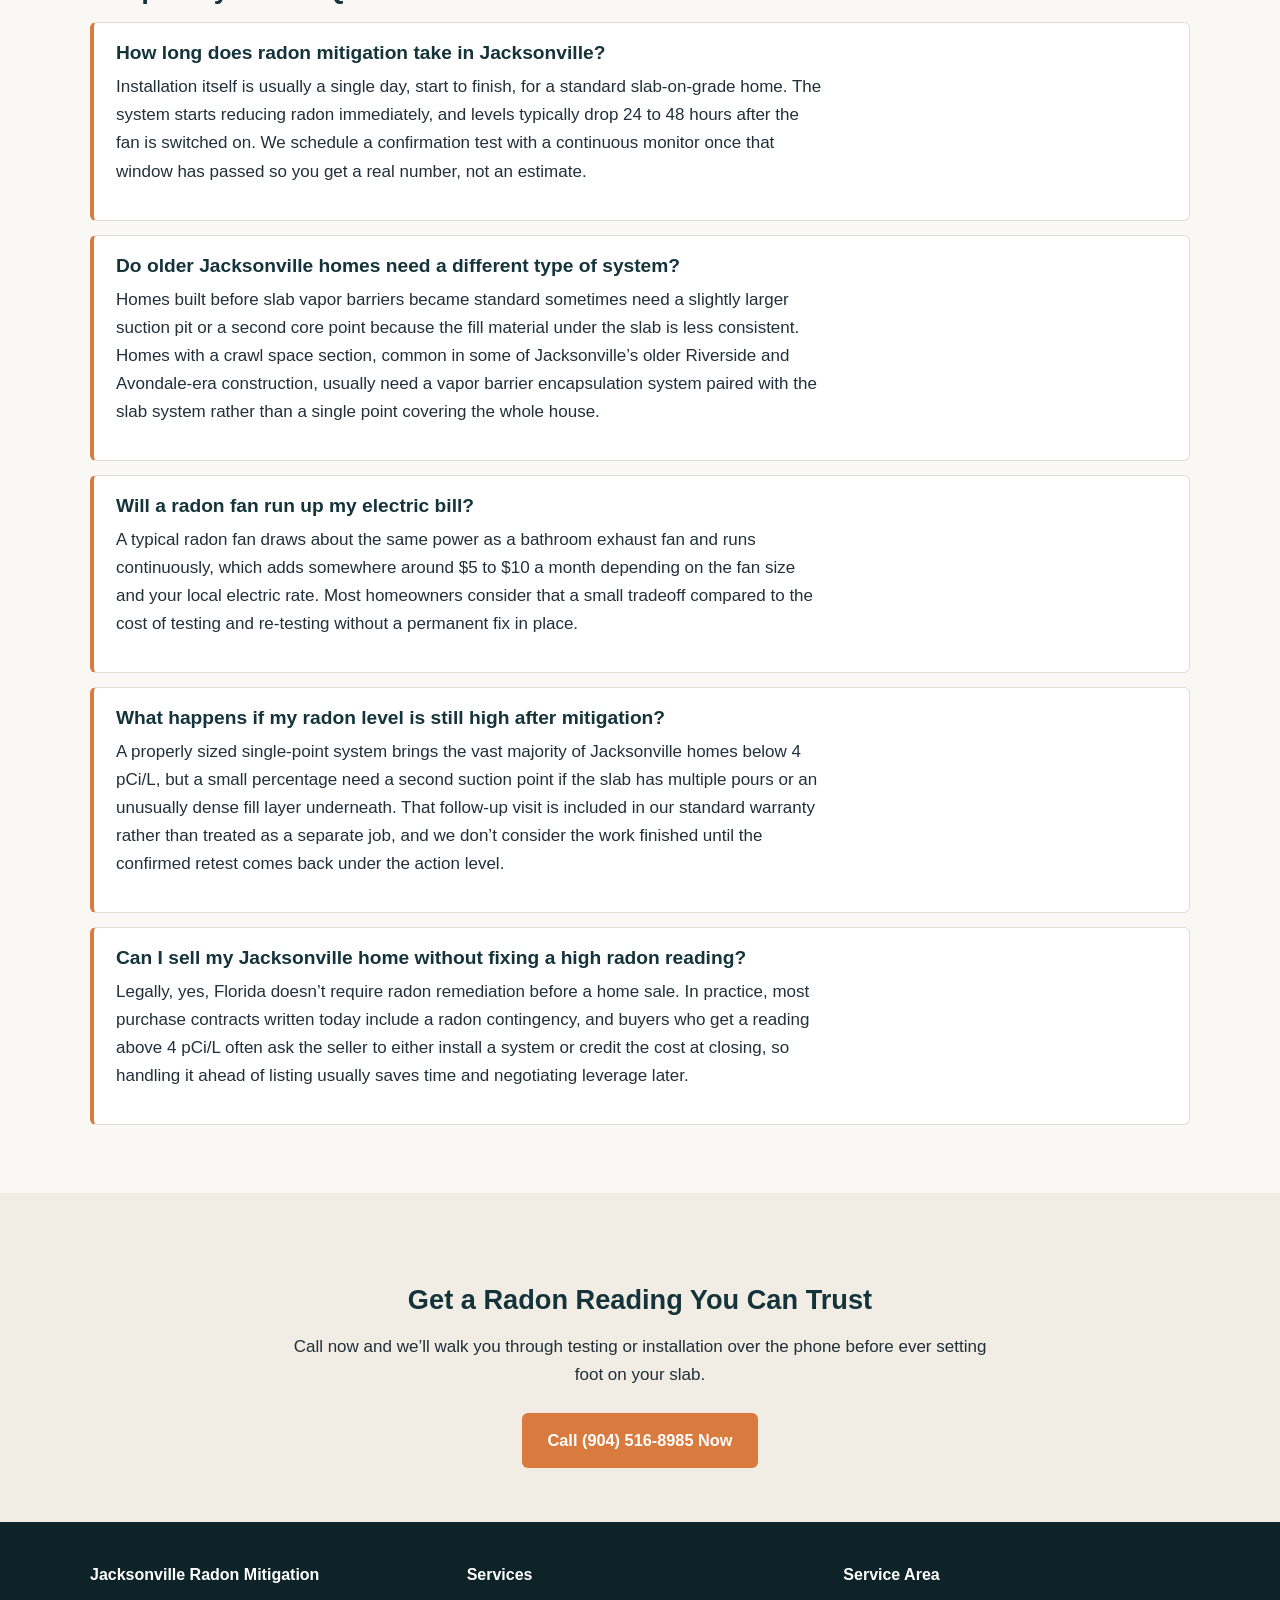
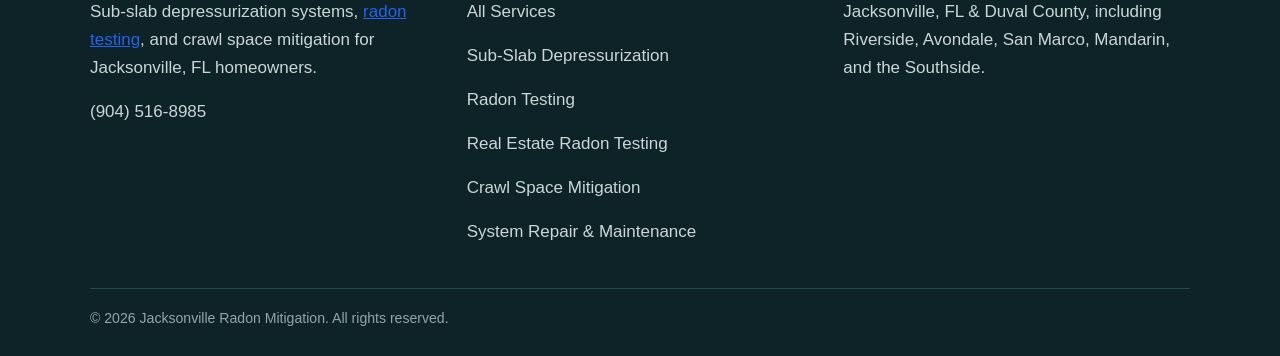
==== commit 90ea45d0: "Add sub-slab depressurization and real estate radon testing pages; nav, services, sitemap" ====
--- a/index.html
+++ b/index.html
@@ -69,7 +69,9 @@
 <a href="services.html">Services</a>
 <div class="dropdown-menu">
 <ul class="dropdown-menu-list">
+<li><a href="sub-slab-depressurization-jacksonville.html">Sub-Slab Depressurization</a></li>
 <li><a href="radon-testing-jacksonville.html">Radon Testing</a></li>
+<li><a href="real-estate-radon-testing-jacksonville.html">Real Estate Radon Testing</a></li>
 <li><a href="crawl-space-radon-mitigation-jacksonville.html">Crawl Space Radon Mitigation</a></li>
 <li><a href="radon-system-repair-jacksonville.html">Radon System Repair &amp; Maintenance</a></li>
 </ul>
@@ -213,10 +215,12 @@
 </div>
 <div>
 <h4>Services</h4>
-<p><a href="services.html">All Services</a></p>
-<p><a href="radon-testing-jacksonville.html">Radon Testing</a></p>
-<p><a href="crawl-space-radon-mitigation-jacksonville.html">Crawl Space Mitigation</a></p>
-<p><a href="radon-system-repair-jacksonville.html">System Repair &amp; Maintenance</a></p>
+      <p><a href="services.html">All Services</a></p>
+      <p><a href="sub-slab-depressurization-jacksonville.html">Sub-Slab Depressurization</a></p>
+      <p><a href="radon-testing-jacksonville.html">Radon Testing</a></p>
+      <p><a href="real-estate-radon-testing-jacksonville.html">Real Estate Radon Testing</a></p>
+      <p><a href="crawl-space-radon-mitigation-jacksonville.html">Crawl Space Mitigation</a></p>
+      <p><a href="radon-system-repair-jacksonville.html">System Repair &amp; Maintenance</a></p>
 </div>
 <div>
 <h4>Service Area</h4>
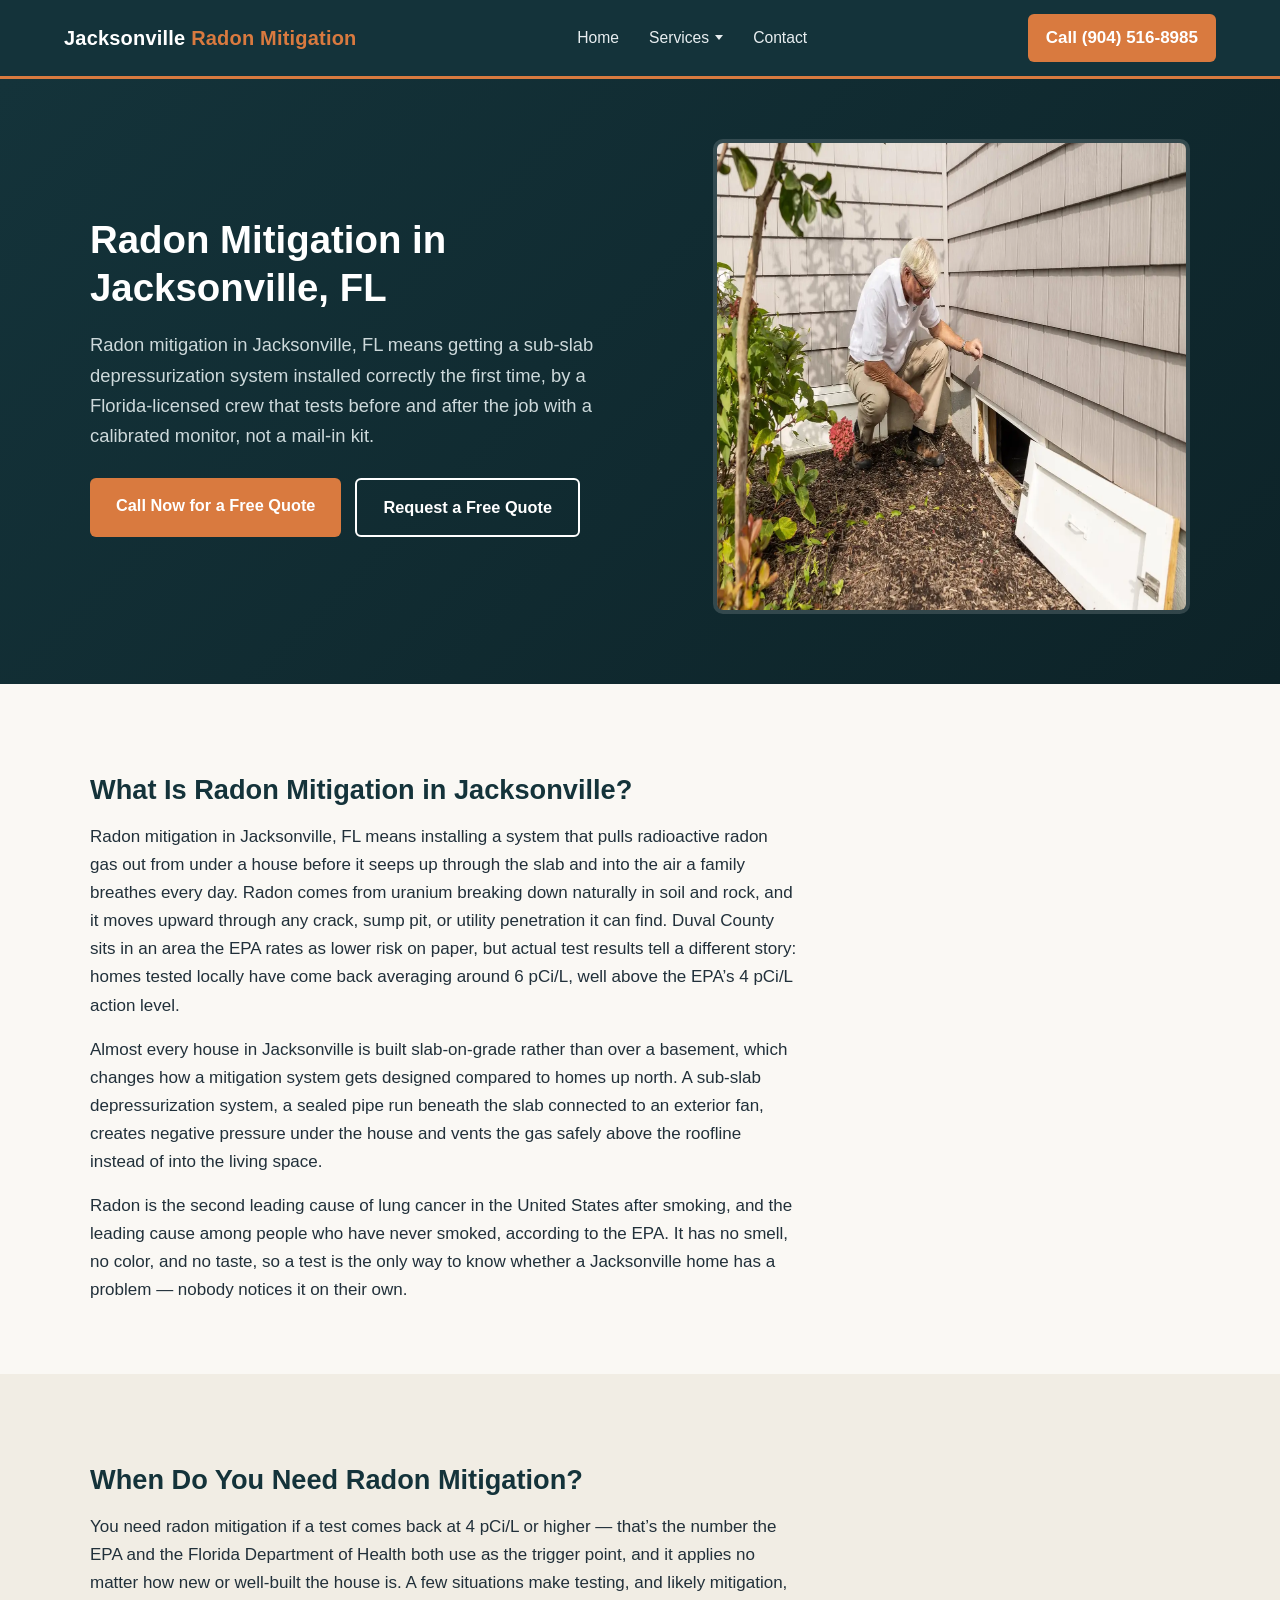
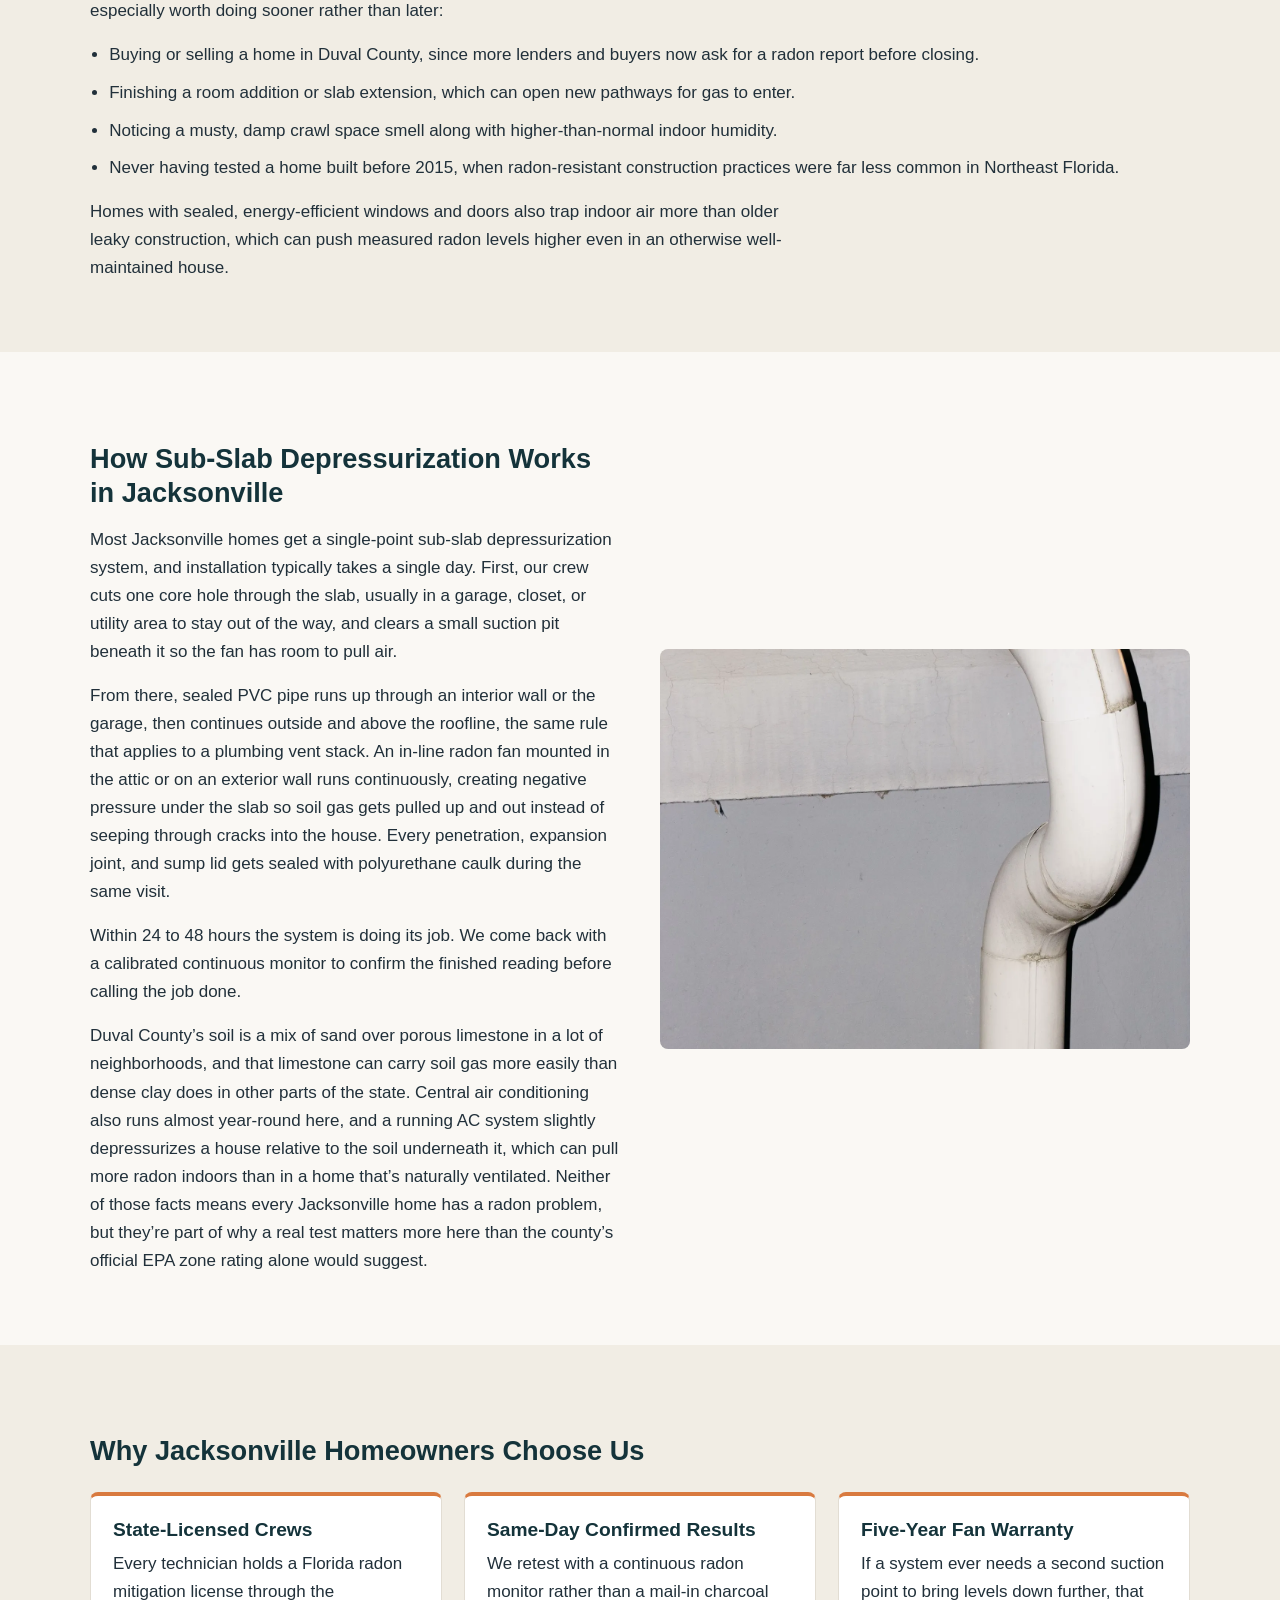
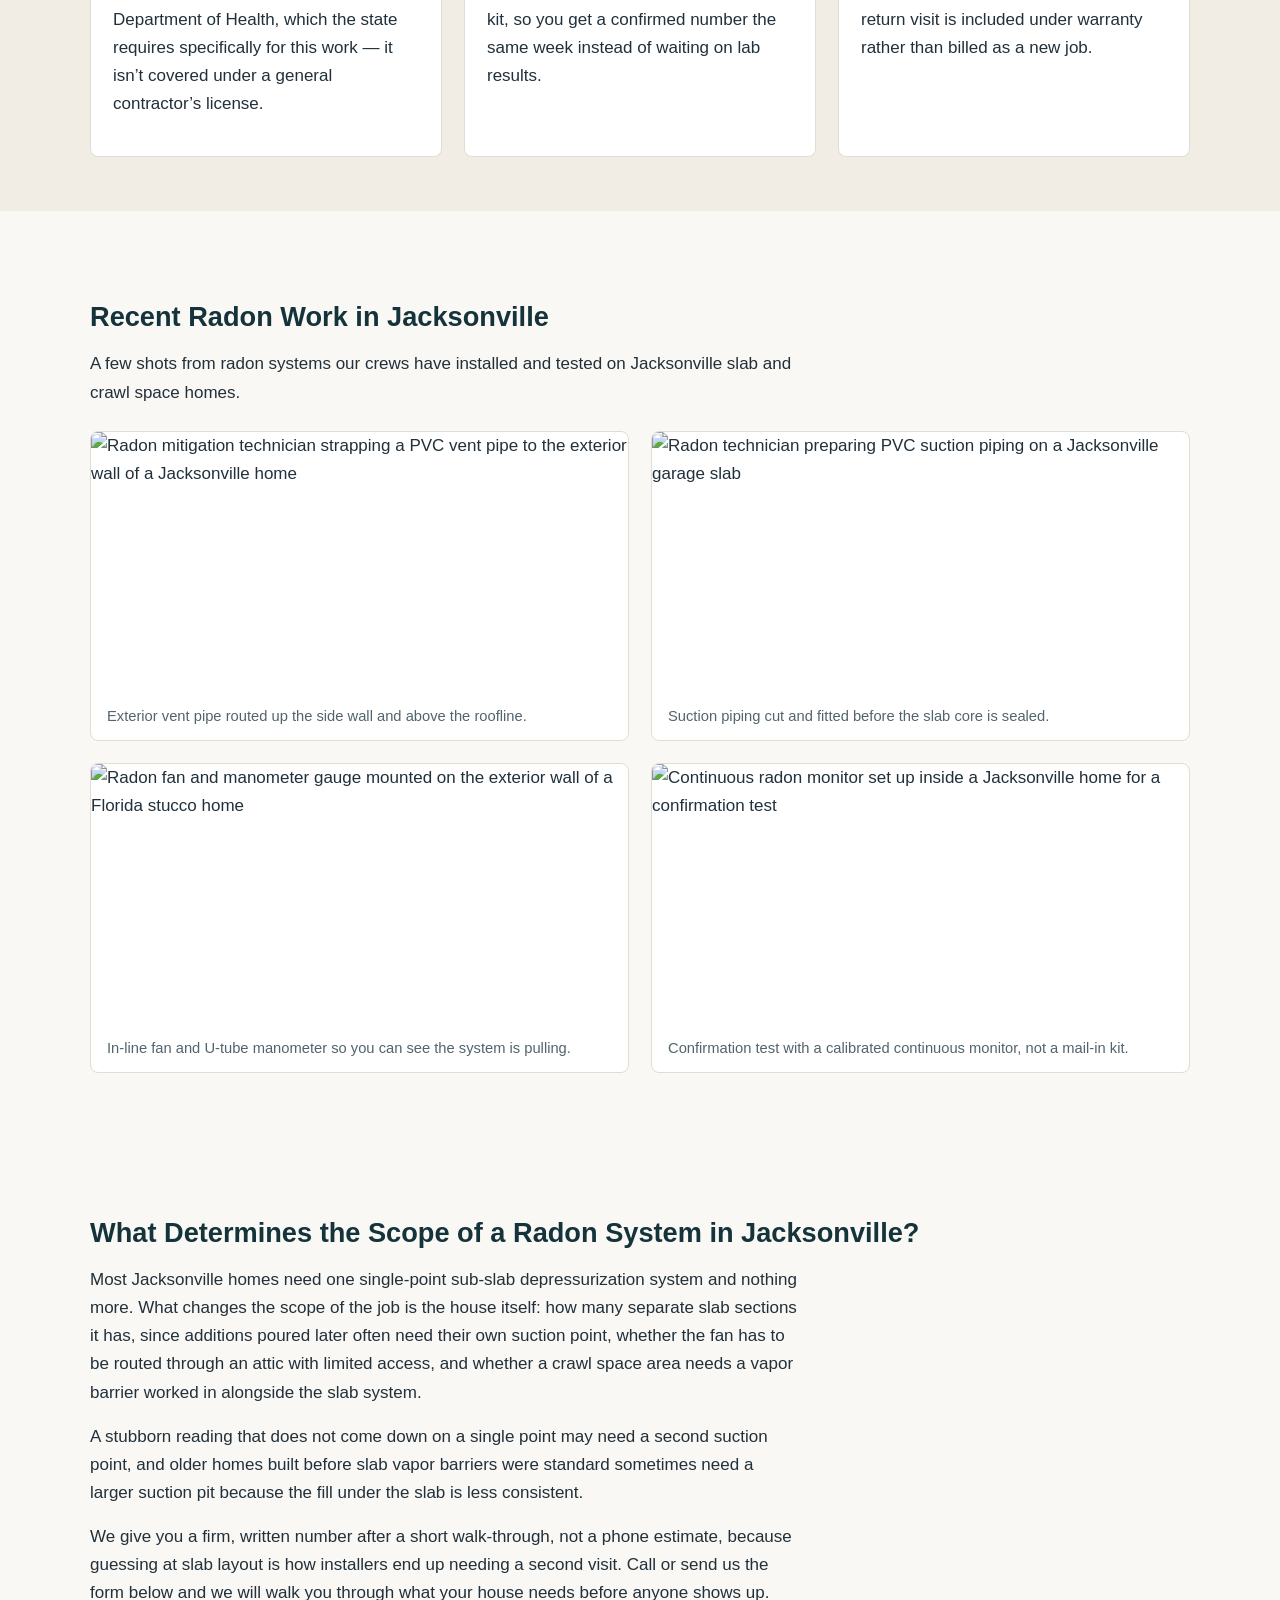
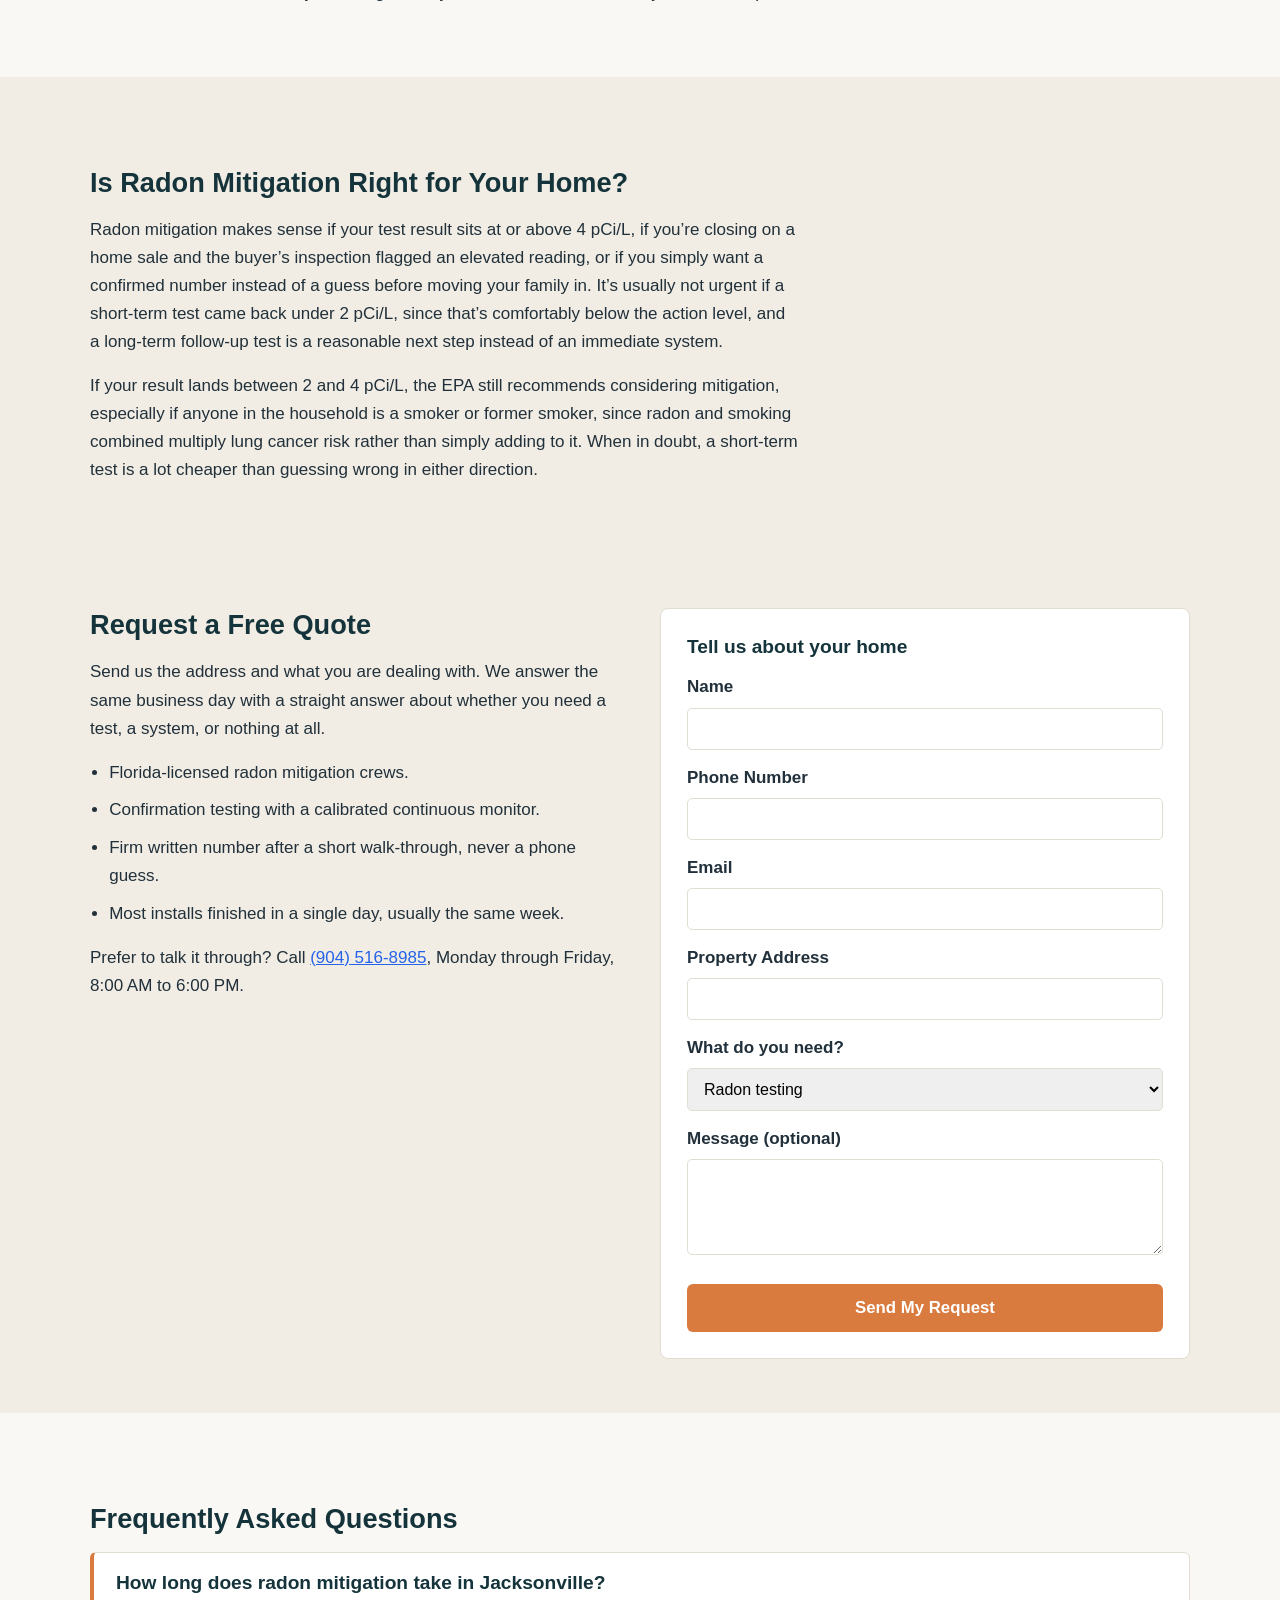
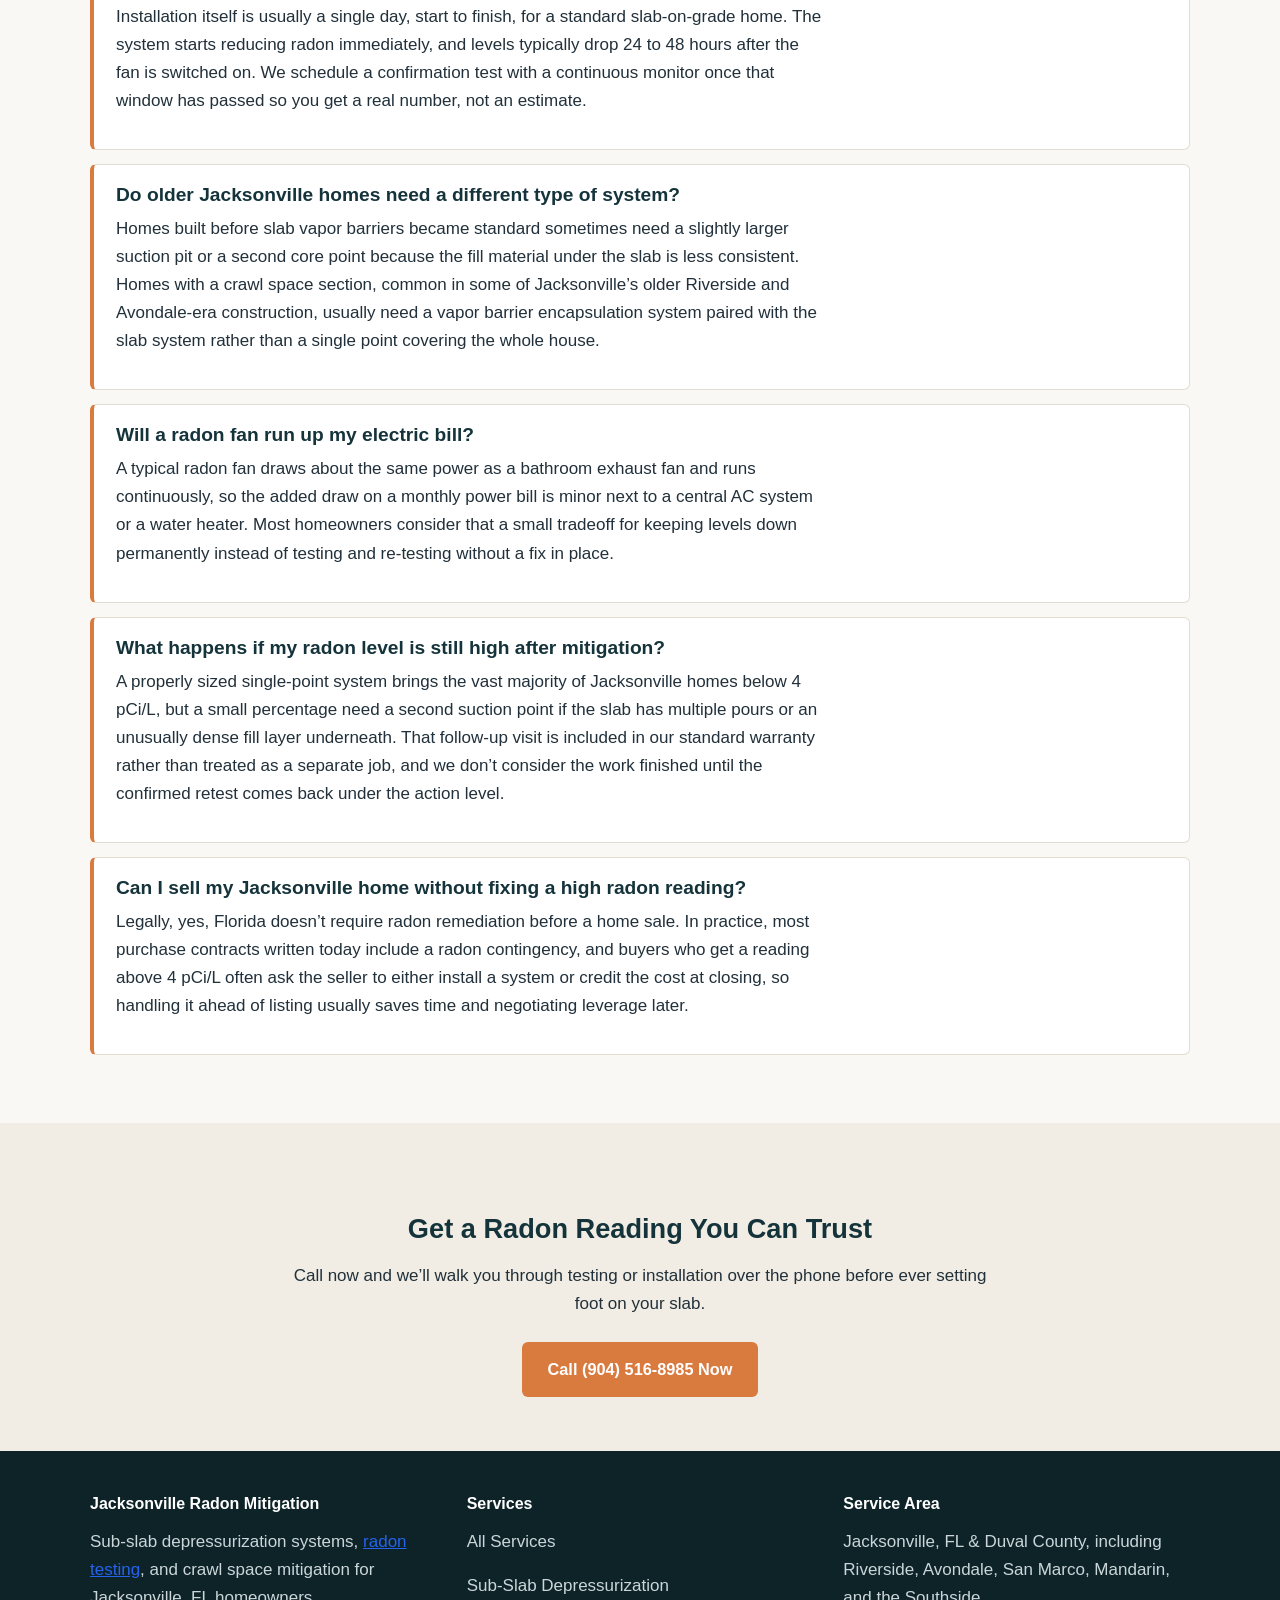
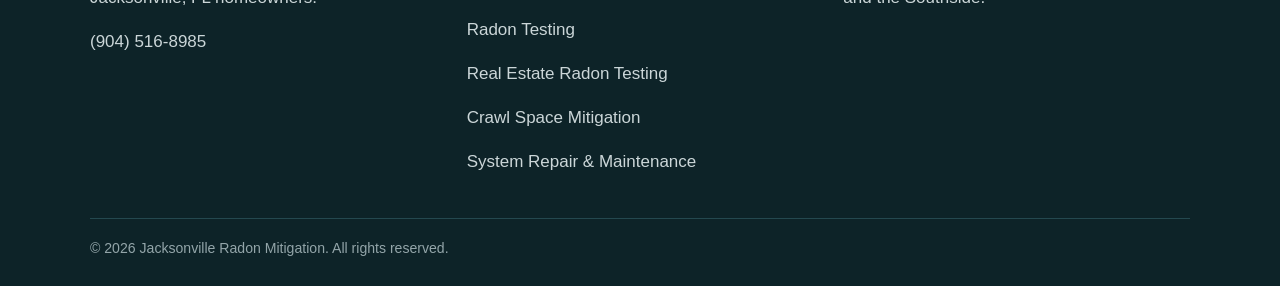
==== commit 0b74191f: "Remove pricing site-wide, add job photo gallery and homepage lead form" ====
--- a/index.html
+++ b/index.html
@@ -6,7 +6,7 @@
 <meta charset="utf-8"/>
 <meta content="width=device-width, initial-scale=1.0" name="viewport"/>
 <title>Radon Mitigation in Jacksonville, FL | Same-Week Install</title>
-<meta content="Licensed radon mitigation in Jacksonville, FL. Sub-slab systems installed fast, real pricing, no pressure. Call (904) 516-8985 for a free quote." name="description"/>
+<meta content="Licensed radon mitigation in Jacksonville, FL. Sub-slab systems installed fast, straight answers, no pressure. Call (904) 516-8985 for a free quote." name="description"/>
 <link href="styles.css" rel="stylesheet"/>
 <script type="application/ld+json">
 {
@@ -43,7 +43,7 @@
     {
       "@type": "Question",
       "name": "Will a radon fan run up my electric bill?",
-      "acceptedAnswer": { "@type": "Answer", "text": "A typical radon fan draws about the same power as a bathroom exhaust fan and runs continuously, which adds somewhere around $5 to $10 a month depending on the fan size and your local electric rate. Most homeowners consider that a small tradeoff compared to the cost of testing and re-testing without a permanent fix in place." }
+      "acceptedAnswer": { "@type": "Answer", "text": "A typical radon fan draws about the same power as a bathroom exhaust fan and runs continuously, so the added draw on a monthly power bill is minor next to a central AC system or a water heater. Most homeowners consider that a small tradeoff for keeping levels down permanently instead of testing and re-testing without a fix in place." }
     },
     {
       "@type": "Question",
@@ -89,7 +89,7 @@
 <p class="lede">Radon mitigation in Jacksonville, FL means getting a sub-slab depressurization system installed correctly the first time, by a Florida-licensed crew that tests before and after the job with a calibrated monitor, not a mail-in kit.</p>
 <div class="cta-row">
 <a class="btn btn-primary" href="tel:+19045168985">Call Now for a Free Quote</a>
-<a class="btn btn-secondary" href="contact.html">Request a Callback</a>
+<a class="btn btn-secondary" href="#quote">Request a Free Quote</a>
 </div>
 </div>
 <div class="hero-img">
@@ -154,23 +154,83 @@
 </section>
 <section>
 <div class="content-col">
-<h2>How Much Does Radon Mitigation Cost in Jacksonville?</h2>
-<p>A standard single-point sub-slab depressurization system in a Jacksonville home runs $1,000 to $1,500 installed, and most homes need nothing more than that. Larger footprints, homes with multiple foundation sections poured at different times, or houses that need a second suction point to bring a stubborn reading down can push the total to $1,800–$2,200.</p>
-<table class="price-table">
-<tr><th>Service</th><th>Typical Cost</th></tr>
-<tr><td>Radon test (short-term)</td><td>$150 – $250</td></tr>
-<tr><td>Standard single-point system</td><td>$1,000 – $1,500</td></tr>
-<tr><td>Second suction point / larger slab</td><td>$1,800 – $2,200</td></tr>
-<tr><td>Crawl space vapor barrier add-on</td><td>$900 – $1,800</td></tr>
-</table>
-<p>What actually moves the price: how many separate slab sections the house has, since additions poured later often need their own suction point, whether the fan has to be routed through an attic with limited access, and whether a crawl space area needs a vapor barrier worked in alongside the slab system. We give a firm, written price after a short walk-through, not a phone estimate, because guessing at slab layout is how installers end up needing a second visit.</p>
+<h2>Recent Radon Work in Jacksonville</h2>
+<p>A few shots from radon systems our crews have installed and tested on Jacksonville slab and crawl space homes.</p>
+<div class="photo-grid">
+<figure>
+<img alt="Radon mitigation technician strapping a PVC vent pipe to the exterior wall of a Jacksonville home" height="533" loading="lazy" src="images/radon-vent-pipe-installation-jacksonville.webp" width="800"/>
+<figcaption>Exterior vent pipe routed up the side wall and above the roofline.</figcaption>
+</figure>
+<figure>
+<img alt="Radon technician preparing PVC suction piping on a Jacksonville garage slab" height="533" loading="lazy" src="images/radon-slab-core-drilling-jacksonville.webp" width="800"/>
+<figcaption>Suction piping cut and fitted before the slab core is sealed.</figcaption>
+</figure>
+<figure>
+<img alt="Radon fan and manometer gauge mounted on the exterior wall of a Florida stucco home" height="536" loading="lazy" src="images/radon-fan-manometer-jacksonville.webp" width="800"/>
+<figcaption>In-line fan and U-tube manometer so you can see the system is pulling.</figcaption>
+</figure>
+<figure>
+<img alt="Continuous radon monitor set up inside a Jacksonville home for a confirmation test" height="533" loading="lazy" src="images/radon-monitor-placement-jacksonville.webp" width="800"/>
+<figcaption>Confirmation test with a calibrated continuous monitor, not a mail-in kit.</figcaption>
+</figure>
+</div>
+</div>
+</section>
+<section>
+<div class="content-col">
+<h2>What Determines the Scope of a Radon System in Jacksonville?</h2>
+<p>Most Jacksonville homes need one single-point sub-slab depressurization system and nothing more. What changes the scope of the job is the house itself: how many separate slab sections it has, since additions poured later often need their own suction point, whether the fan has to be routed through an attic with limited access, and whether a crawl space area needs a vapor barrier worked in alongside the slab system.</p>
+<p>A stubborn reading that does not come down on a single point may need a second suction point, and older homes built before slab vapor barriers were standard sometimes need a larger suction pit because the fill under the slab is less consistent.</p>
+<p>We give you a firm, written number after a short walk-through, not a phone estimate, because guessing at slab layout is how installers end up needing a second visit. Call or send us the form below and we will walk you through what your house needs before anyone shows up.</p>
 </div>
 </section>
 <section class="alt">
 <div class="content-col">
 <h2>Is Radon Mitigation Right for Your Home?</h2>
 <p>Radon mitigation makes sense if your test result sits at or above 4 pCi/L, if you’re closing on a home sale and the buyer’s inspection flagged an elevated reading, or if you simply want a confirmed number instead of a guess before moving your family in. It’s usually not urgent if a short-term test came back under 2 pCi/L, since that’s comfortably below the action level, and a long-term follow-up test is a reasonable next step instead of an immediate system.</p>
-<p>If your result lands between 2 and 4 pCi/L, the EPA still recommends considering mitigation, especially if anyone in the household is a smoker or former smoker, since radon and smoking combined multiply lung cancer risk rather than simply adding to it. When in doubt, a $150–$250 test is a lot cheaper than guessing wrong in either direction.</p>
+<p>If your result lands between 2 and 4 pCi/L, the EPA still recommends considering mitigation, especially if anyone in the household is a smoker or former smoker, since radon and smoking combined multiply lung cancer risk rather than simply adding to it. When in doubt, a short-term test is a lot cheaper than guessing wrong in either direction.</p>
+</div>
+</section>
+<section class="alt" id="quote">
+<div class="form-grid">
+<div>
+<h2 style="margin-top:0;">Request a Free Quote</h2>
+<p>Send us the address and what you are dealing with. We answer the same business day with a straight answer about whether you need a test, a system, or nothing at all.</p>
+<ul class="check-list">
+<li>Florida-licensed radon mitigation crews.</li>
+<li>Confirmation testing with a calibrated continuous monitor.</li>
+<li>Firm written number after a short walk-through, never a phone guess.</li>
+<li>Most installs finished in a single day, usually the same week.</li>
+</ul>
+<p>Prefer to talk it through? Call <a href="tel:+19045168985" style="color:#2563eb;text-decoration:underline;">(904) 516-8985</a>, Monday through Friday, 8:00 AM to 6:00 PM.</p>
+</div>
+<div>
+<form action="https://formspree.io/f/xnjeyyoe" class="lead-form" method="POST">
+<h3 style="margin-top:0;">Tell us about your home</h3>
+<label for="home-name">Name</label>
+<input id="home-name" name="name" required="" type="text"/>
+<label for="home-phone">Phone Number</label>
+<input id="home-phone" name="phone" required="" type="tel"/>
+<label for="home-email">Email</label>
+<input id="home-email" name="email" required="" type="email"/>
+<label for="home-address">Property Address</label>
+<input id="home-address" name="address" type="text"/>
+<label for="home-reason">What do you need?</label>
+<select id="home-reason" name="reason">
+<option>Radon testing</option>
+<option>Sub-slab depressurization system</option>
+<option>Crawl space radon mitigation</option>
+<option>Repair an existing radon system</option>
+<option>Real estate transaction / closing deadline</option>
+<option>Not sure yet</option>
+</select>
+<label for="home-message">Message (optional)</label>
+<textarea id="home-message" name="message" rows="4"></textarea>
+<input name="_subject" type="hidden" value="Homepage quote request - Jacksonville Radon Mitigation"/>
+<input name="_gotcha" style="display:none" tabindex="-1" type="text"/>
+<button type="submit">Send My Request</button>
+</form>
+</div>
 </div>
 </section>
 <section>
@@ -186,7 +246,7 @@
 </div>
 <div class="faq-item">
 <h3>Will a radon fan run up my electric bill?</h3>
-<p>A typical radon fan draws about the same power as a bathroom exhaust fan and runs continuously, which adds somewhere around $5 to $10 a month depending on the fan size and your local electric rate. Most homeowners consider that a small tradeoff compared to the cost of testing and re-testing without a permanent fix in place.</p>
+<p>A typical radon fan draws about the same power as a bathroom exhaust fan and runs continuously, so the added draw on a monthly power bill is minor next to a central AC system or a water heater. Most homeowners consider that a small tradeoff for keeping levels down permanently instead of testing and re-testing without a fix in place.</p>
 </div>
 <div class="faq-item">
 <h3>What happens if my radon level is still high after mitigation?</h3>
--- a/styles.css
+++ b/styles.css
@@ -217,20 +217,6 @@
 }
 .card h3 { margin-top: 0; }
 
-.price-table {
-  width: 100%;
-  border-collapse: collapse;
-  margin: 1.2rem 0;
-  background: var(--card-bg);
-  border: 1px solid var(--border);
-}
-.price-table th, .price-table td {
-  text-align: left;
-  padding: 12px 16px;
-  border-bottom: 1px solid var(--border);
-}
-.price-table th { background: var(--navy); color: #fff; }
-
 /* FAQ flashcards */
 .faq-item {
   background: var(--card-bg);
@@ -251,6 +237,41 @@
   margin-bottom: 22px;
 }
 .service-block h2 { margin-top: 0; }
+
+
+/* Photo gallery */
+.photo-grid {
+  display: grid;
+  grid-template-columns: repeat(2, 1fr);
+  gap: 22px;
+  margin-top: 1.5rem;
+}
+.photo-grid figure {
+  background: var(--card-bg);
+  border: 1px solid var(--border);
+  border-radius: 8px;
+  overflow: hidden;
+}
+.photo-grid img {
+  width: 100%;
+  height: 260px;
+  object-fit: cover;
+}
+.photo-grid figcaption {
+  padding: 12px 16px;
+  font-size: 0.92rem;
+  color: var(--text-light);
+}
+
+/* Homepage lead form */
+.form-grid {
+  display: grid;
+  grid-template-columns: 1fr 1fr;
+  gap: 40px;
+  max-width: 1100px;
+  margin: 0 auto;
+  align-items: start;
+}
 
 /* Contact form */
 .contact-grid {
@@ -322,6 +343,6 @@
 /* ---------- Mobile ---------- */
 @media (max-width: 860px) {
   .nav-links { display: none; }
-  .hero-inner, .two-col, .contact-grid { grid-template-columns: 1fr; }
+  .hero-inner, .two-col, .contact-grid, .form-grid, .photo-grid { grid-template-columns: 1fr; }
   h1 { font-size: 1.9rem; }
 }
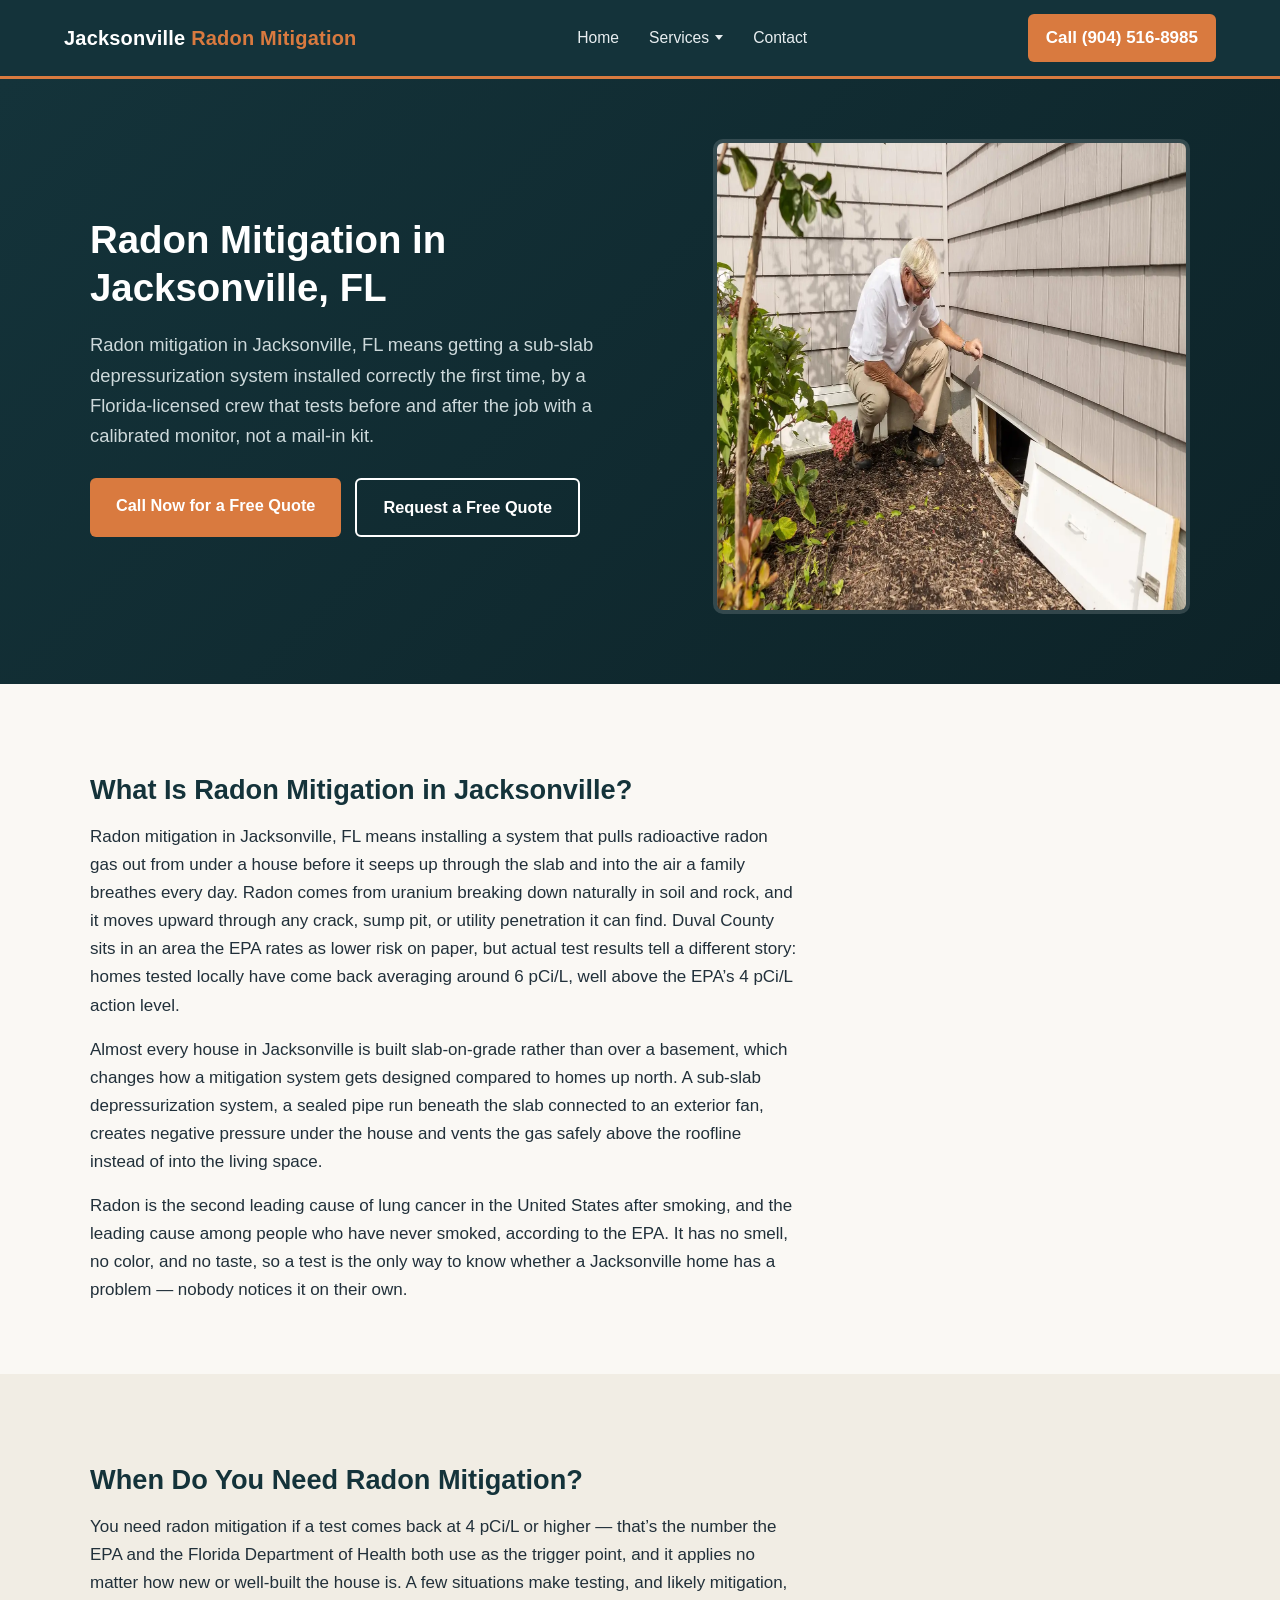
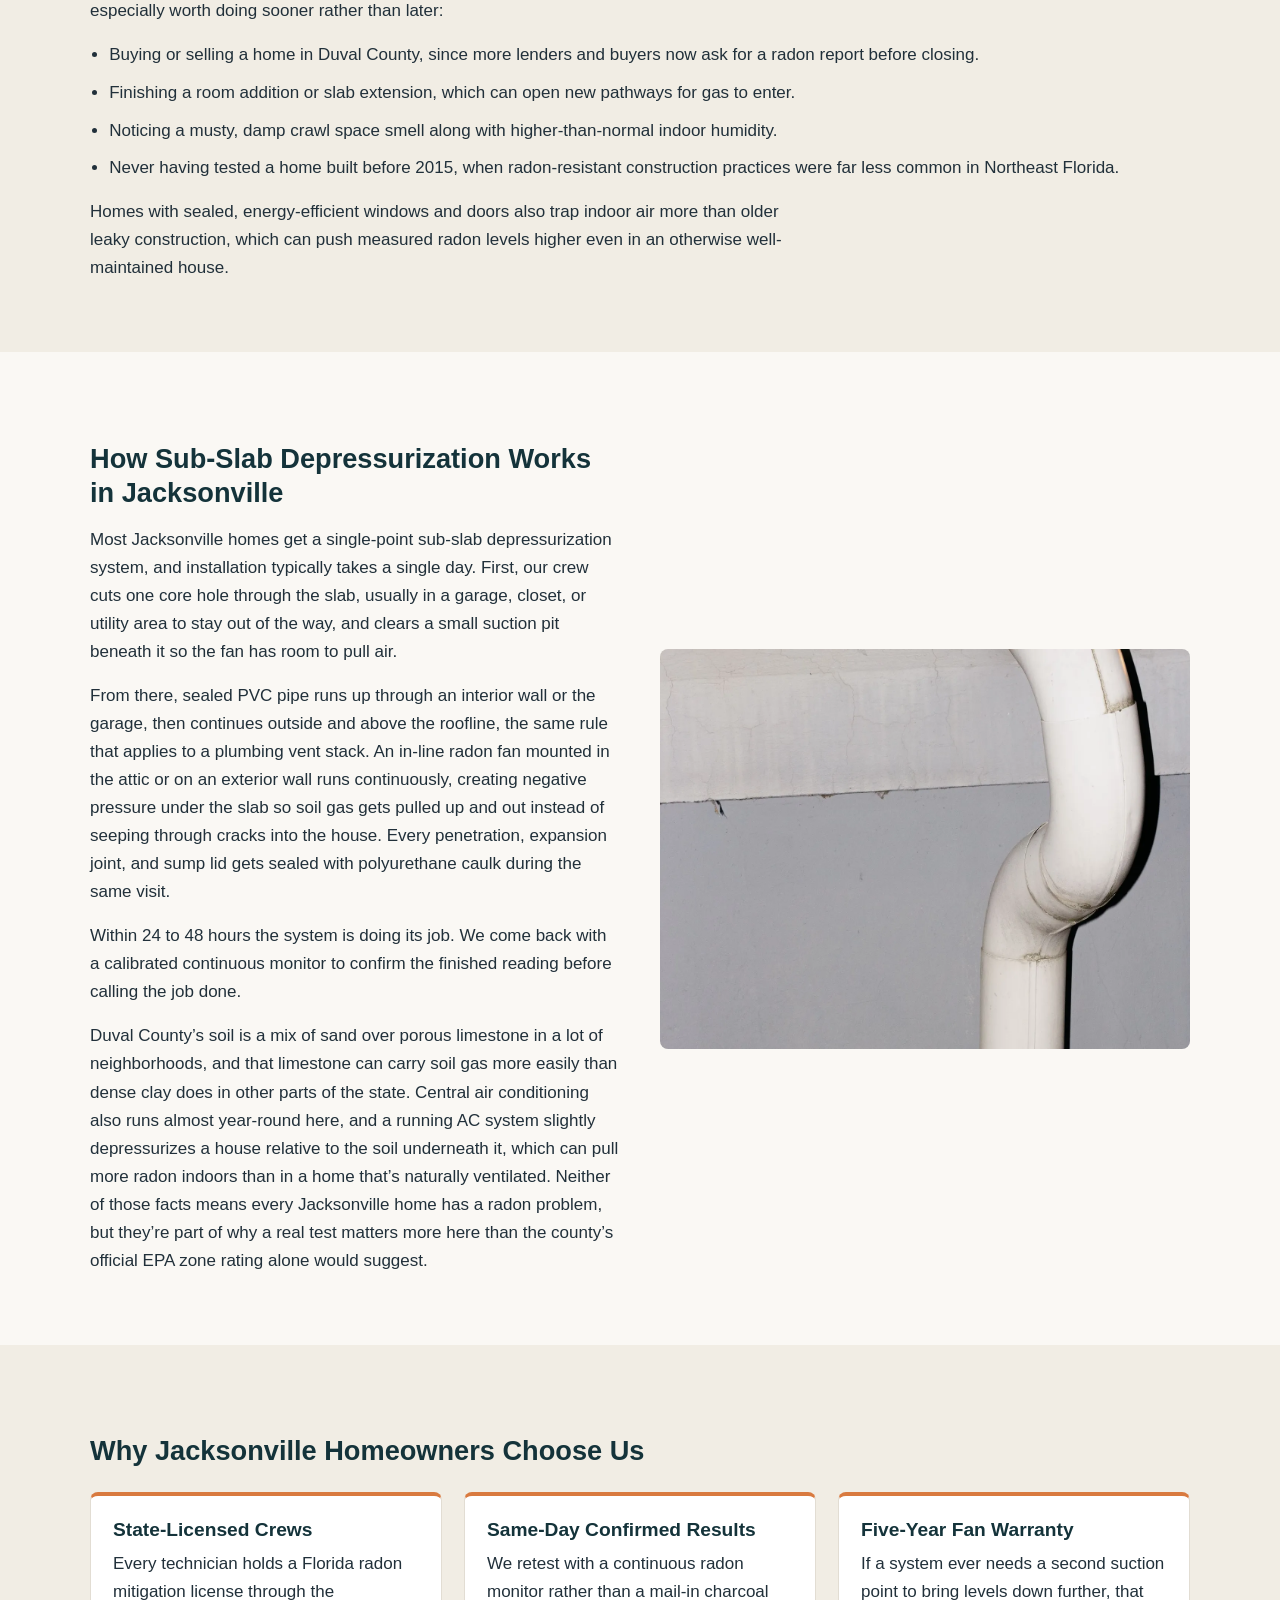
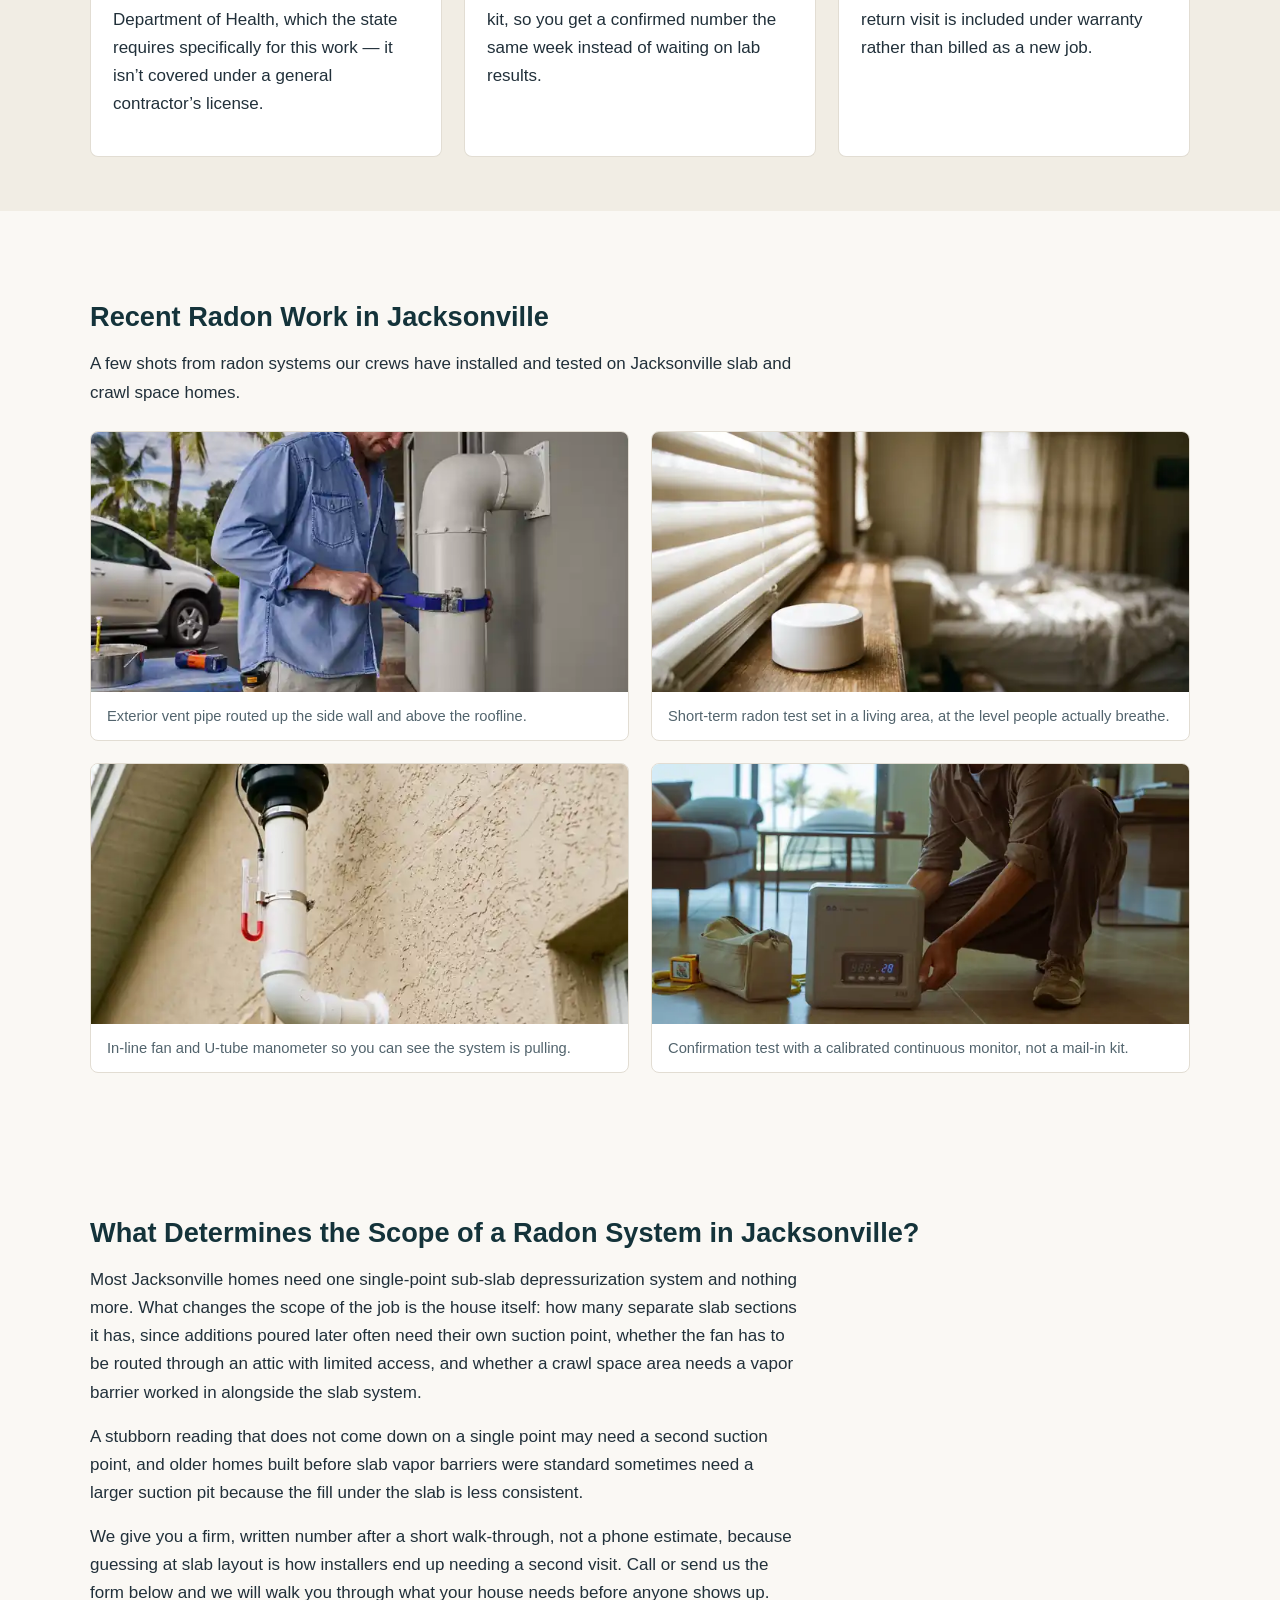
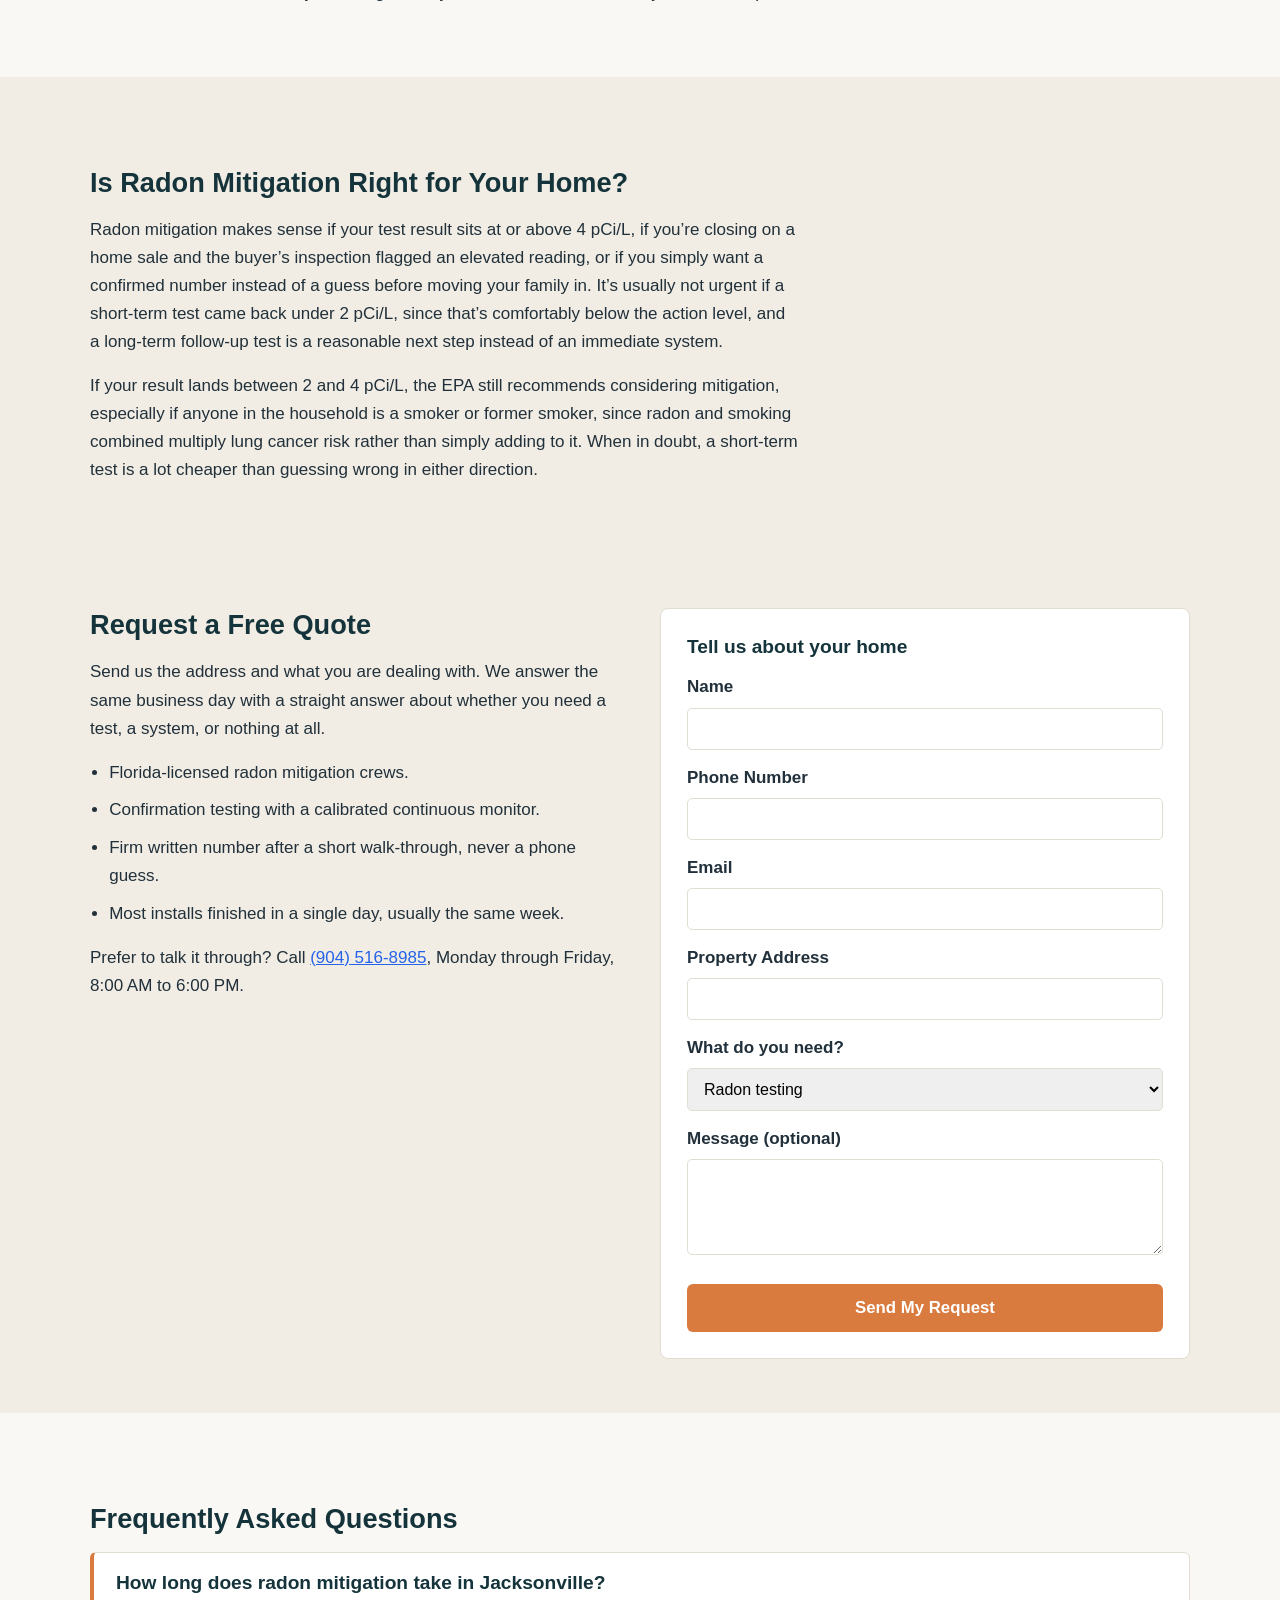
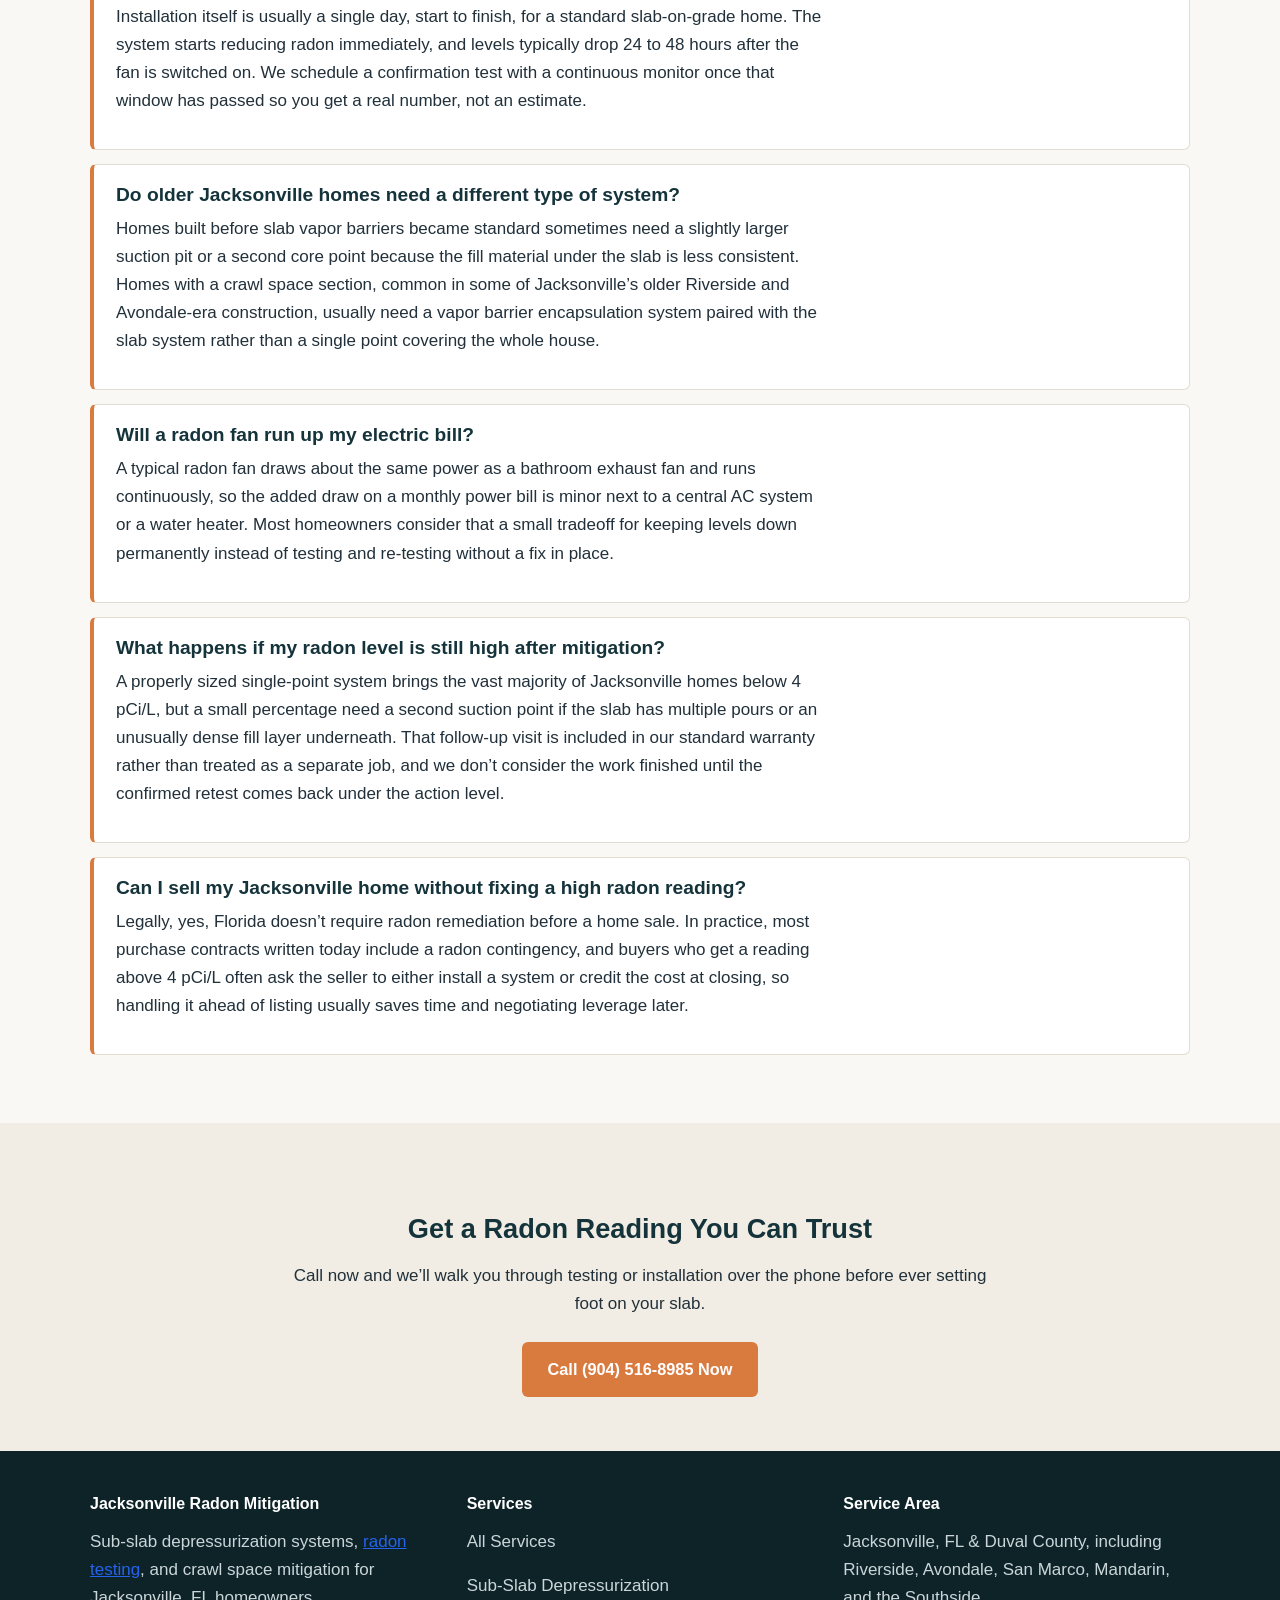
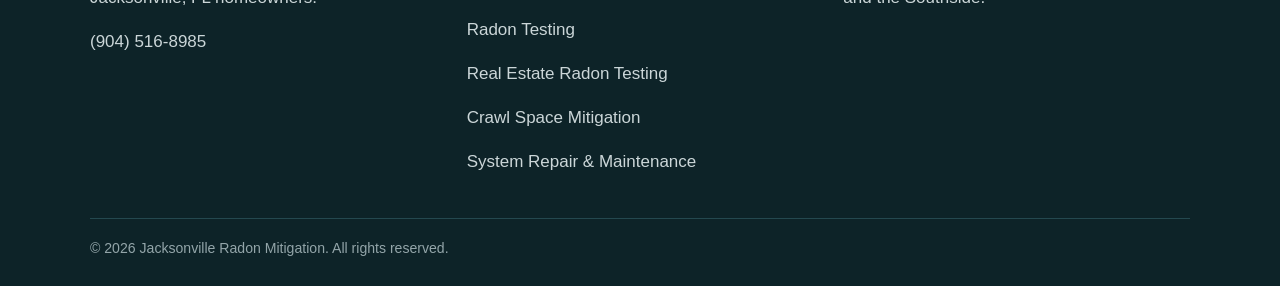
==== commit 9adebf67: "Swap slab-piping photo for a radon testing photo in homepage gallery" ====
--- a/index.html
+++ b/index.html
@@ -162,8 +162,8 @@
 <figcaption>Exterior vent pipe routed up the side wall and above the roofline.</figcaption>
 </figure>
 <figure>
-<img alt="Radon technician preparing PVC suction piping on a Jacksonville garage slab" height="533" loading="lazy" src="images/radon-slab-core-drilling-jacksonville.webp" width="800"/>
-<figcaption>Suction piping cut and fitted before the slab core is sealed.</figcaption>
+<img alt="Radon test detector placed in a Jacksonville bedroom during a short-term radon test" height="533" loading="lazy" src="images/radon-test-detector-bedroom-jacksonville.webp" width="800"/>
+<figcaption>Short-term radon test set in a living area, at the level people actually breathe.</figcaption>
 </figure>
 <figure>
 <img alt="Radon fan and manometer gauge mounted on the exterior wall of a Florida stucco home" height="536" loading="lazy" src="images/radon-fan-manometer-jacksonville.webp" width="800"/>
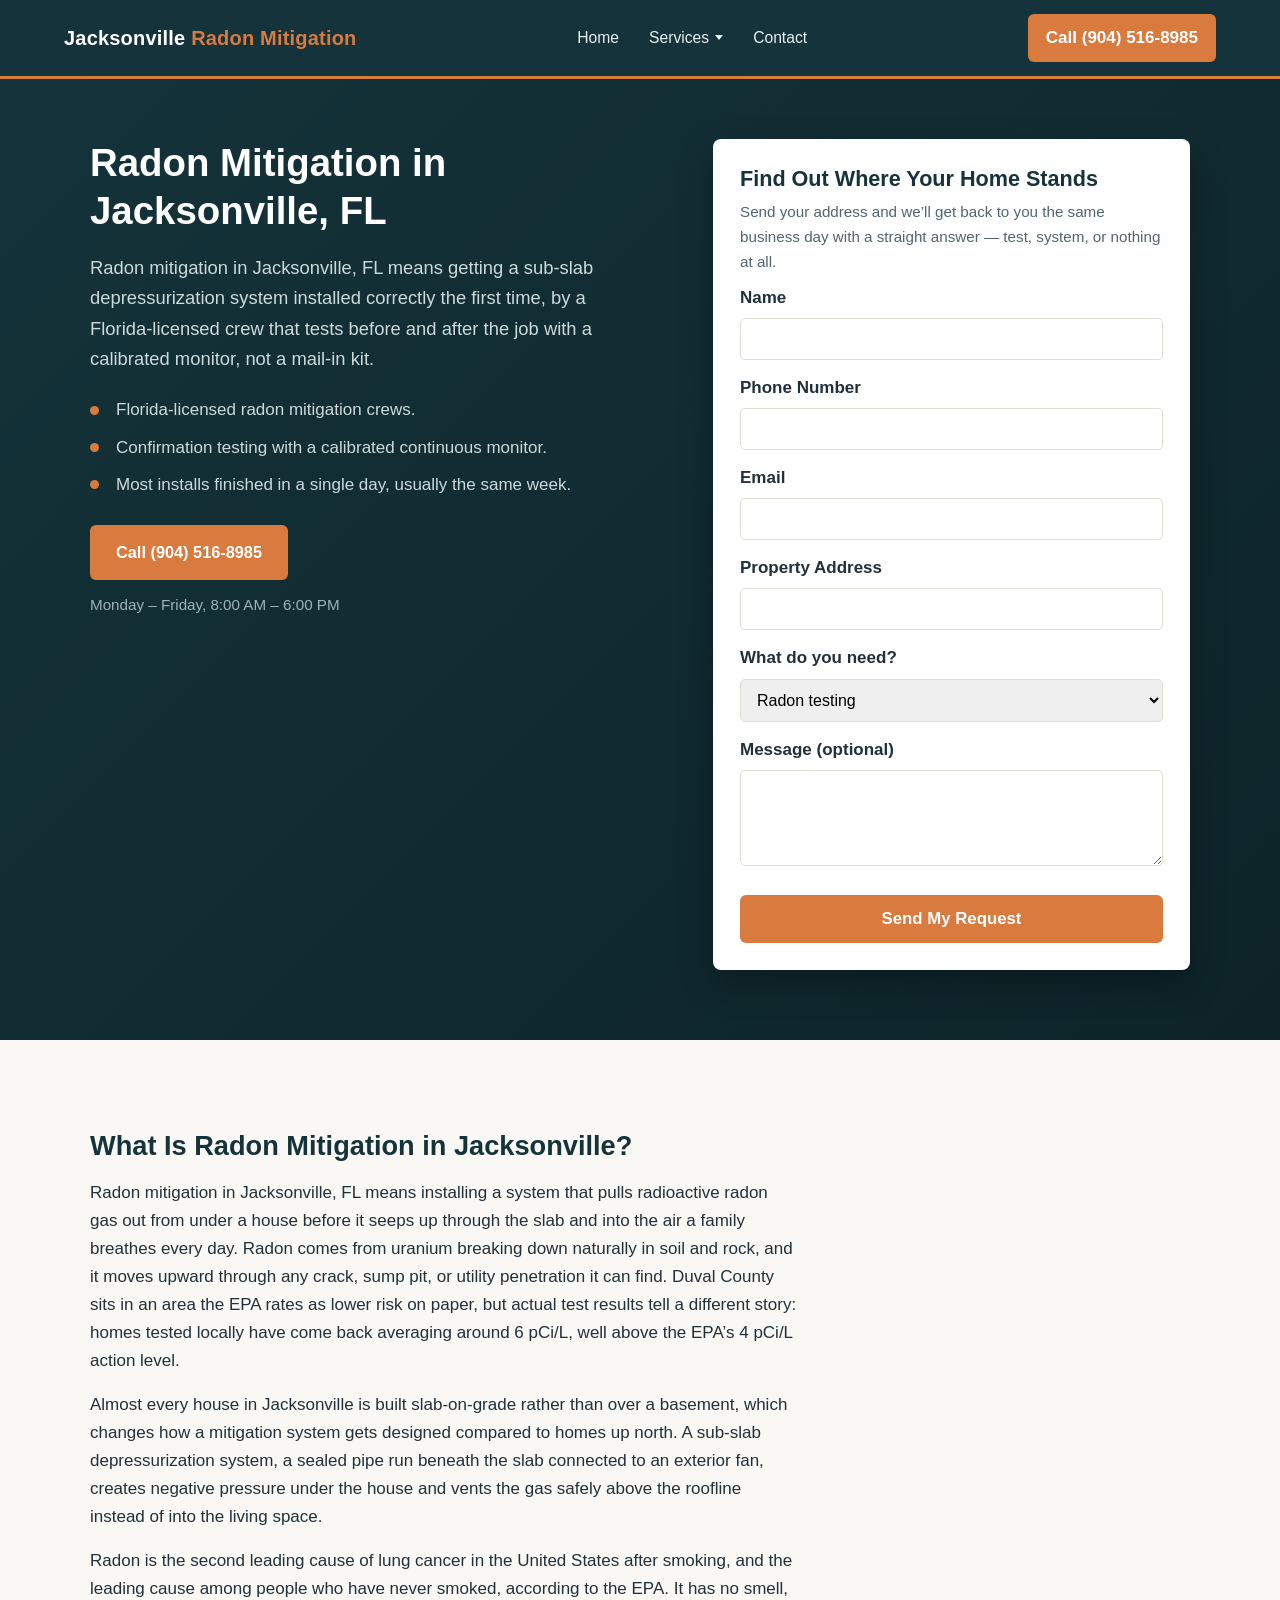
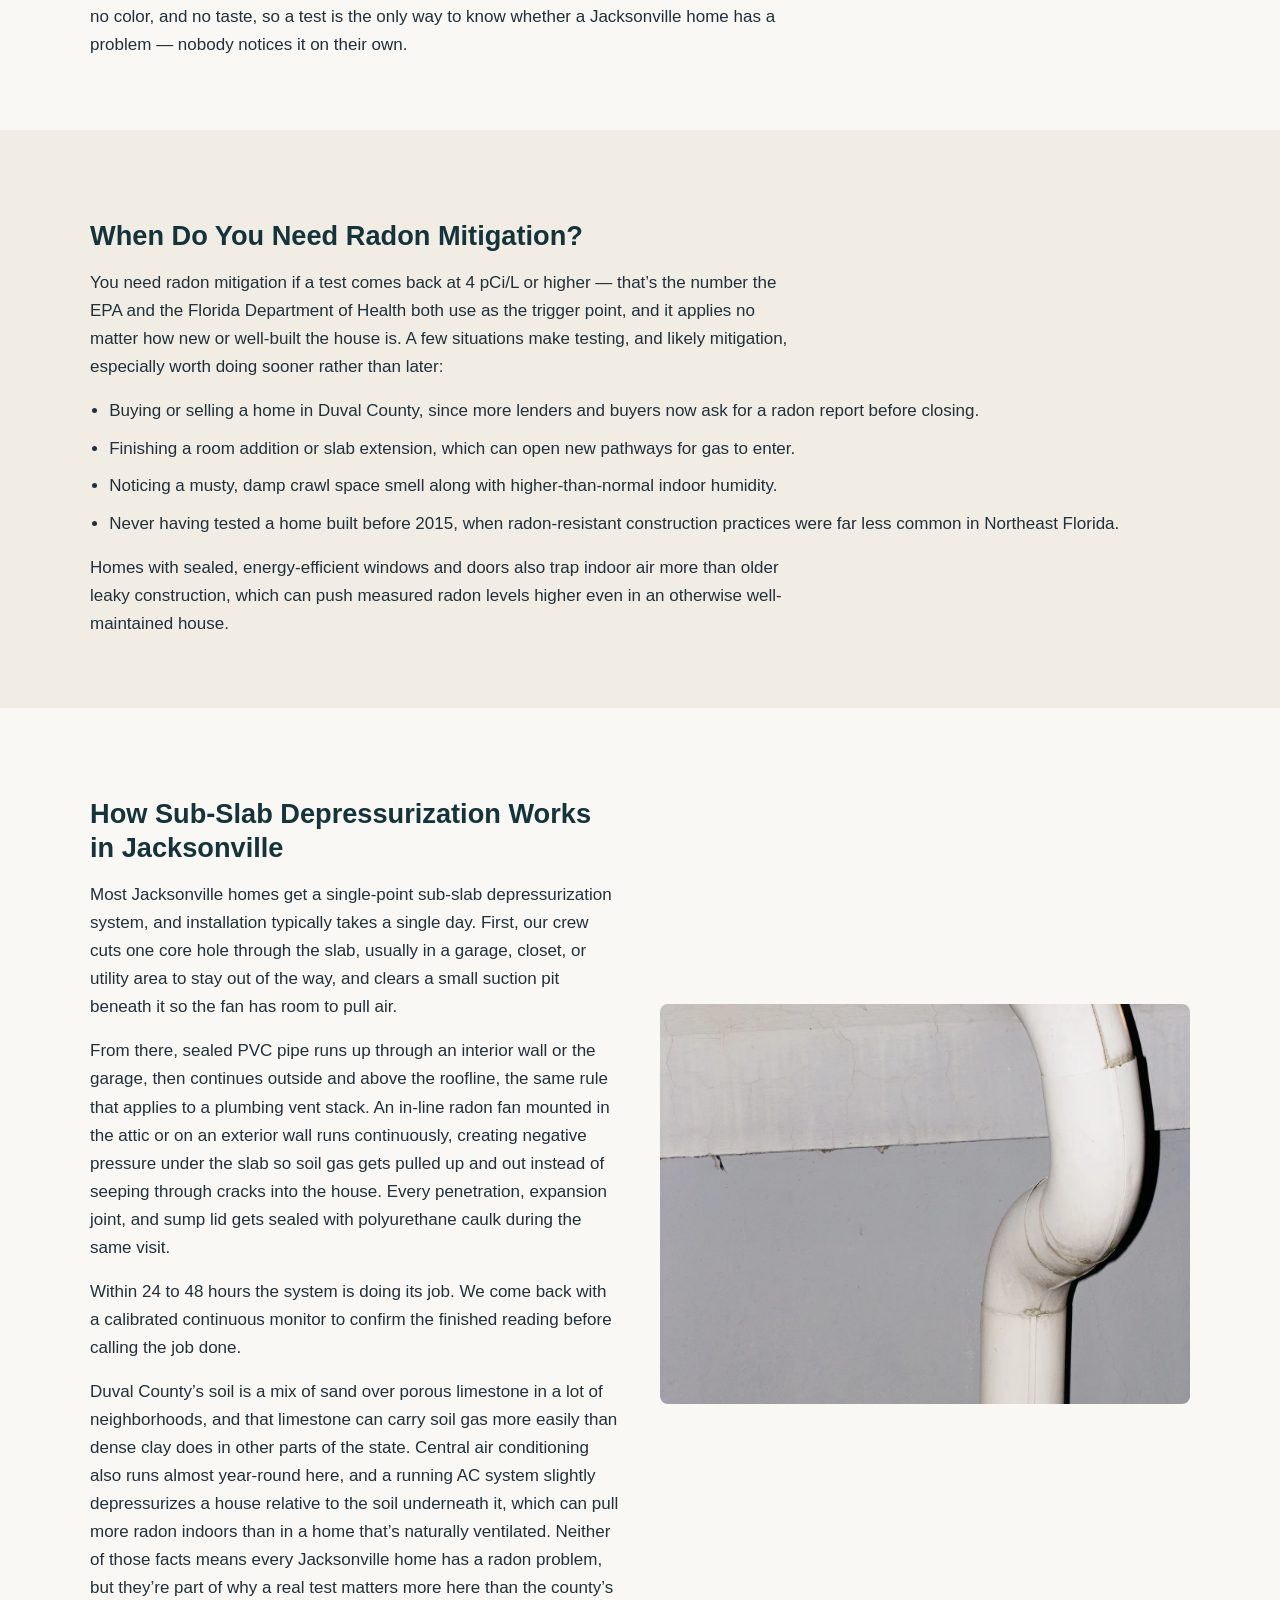
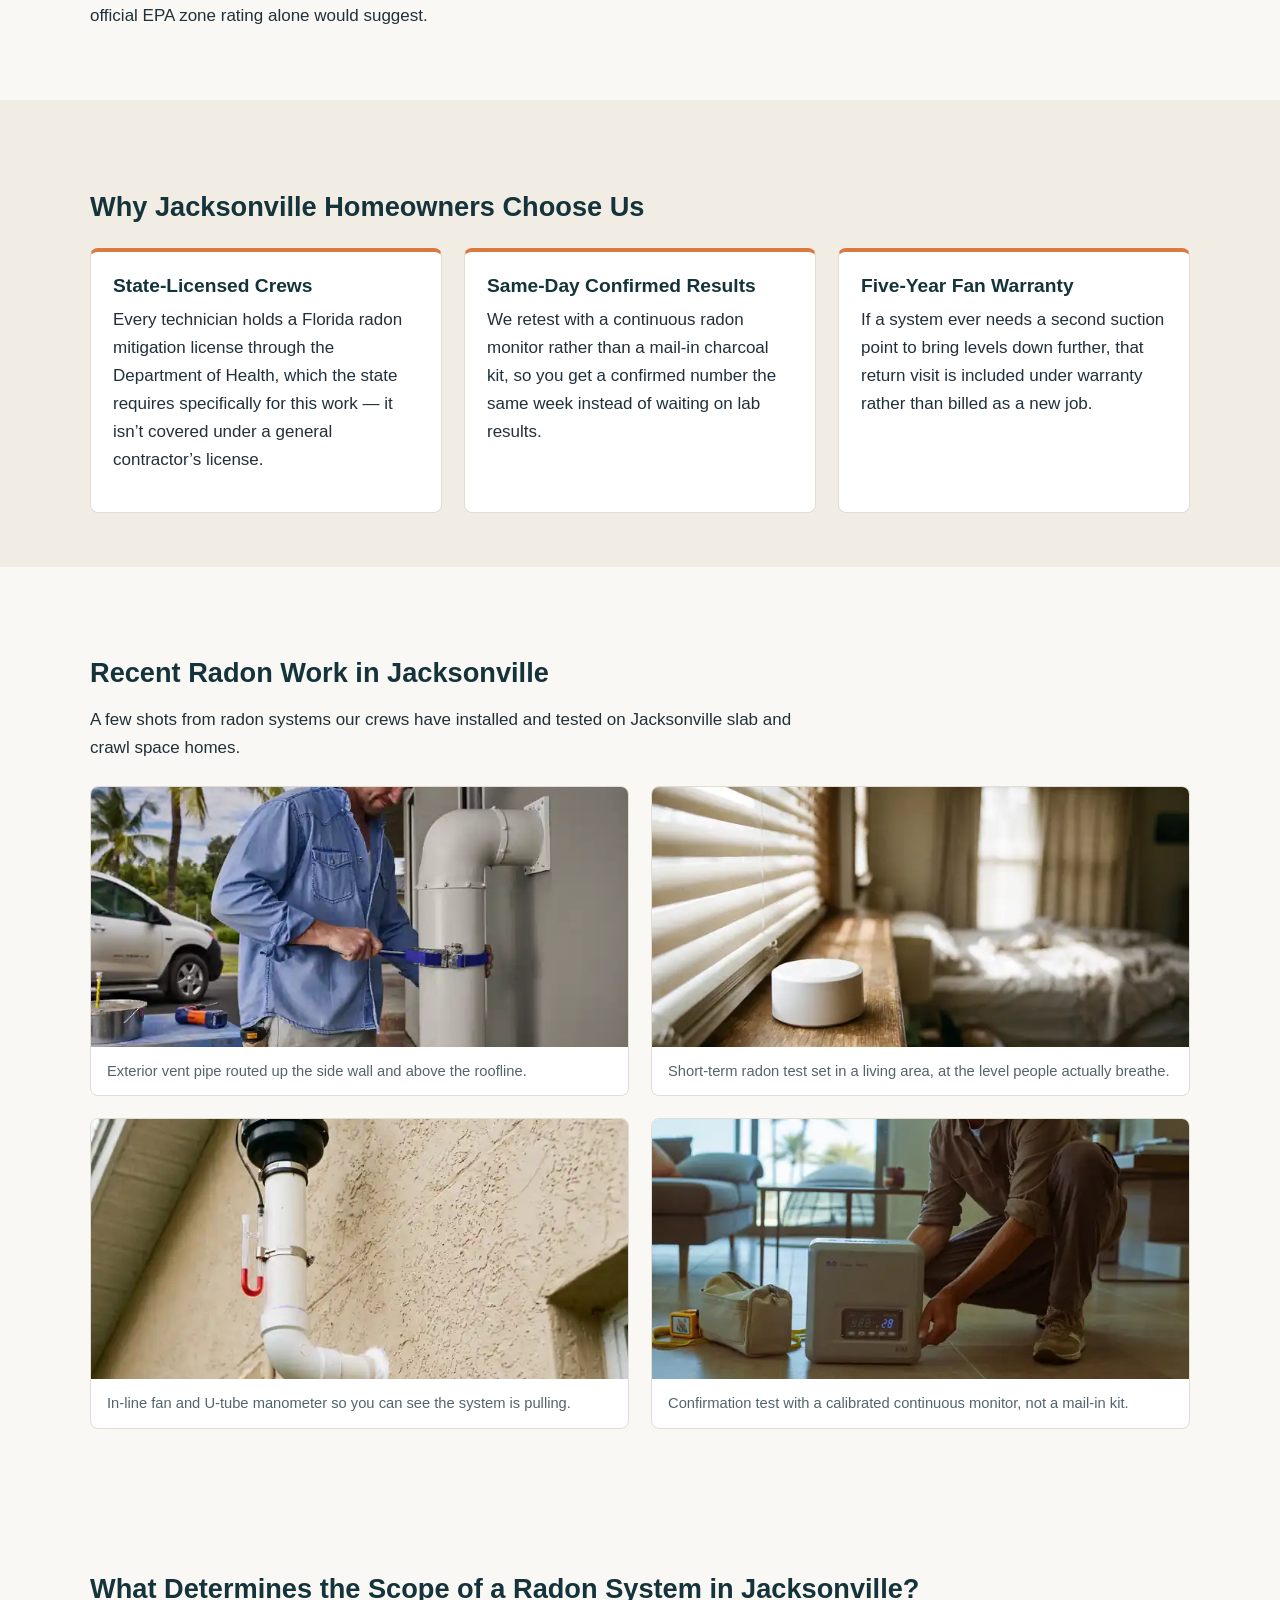
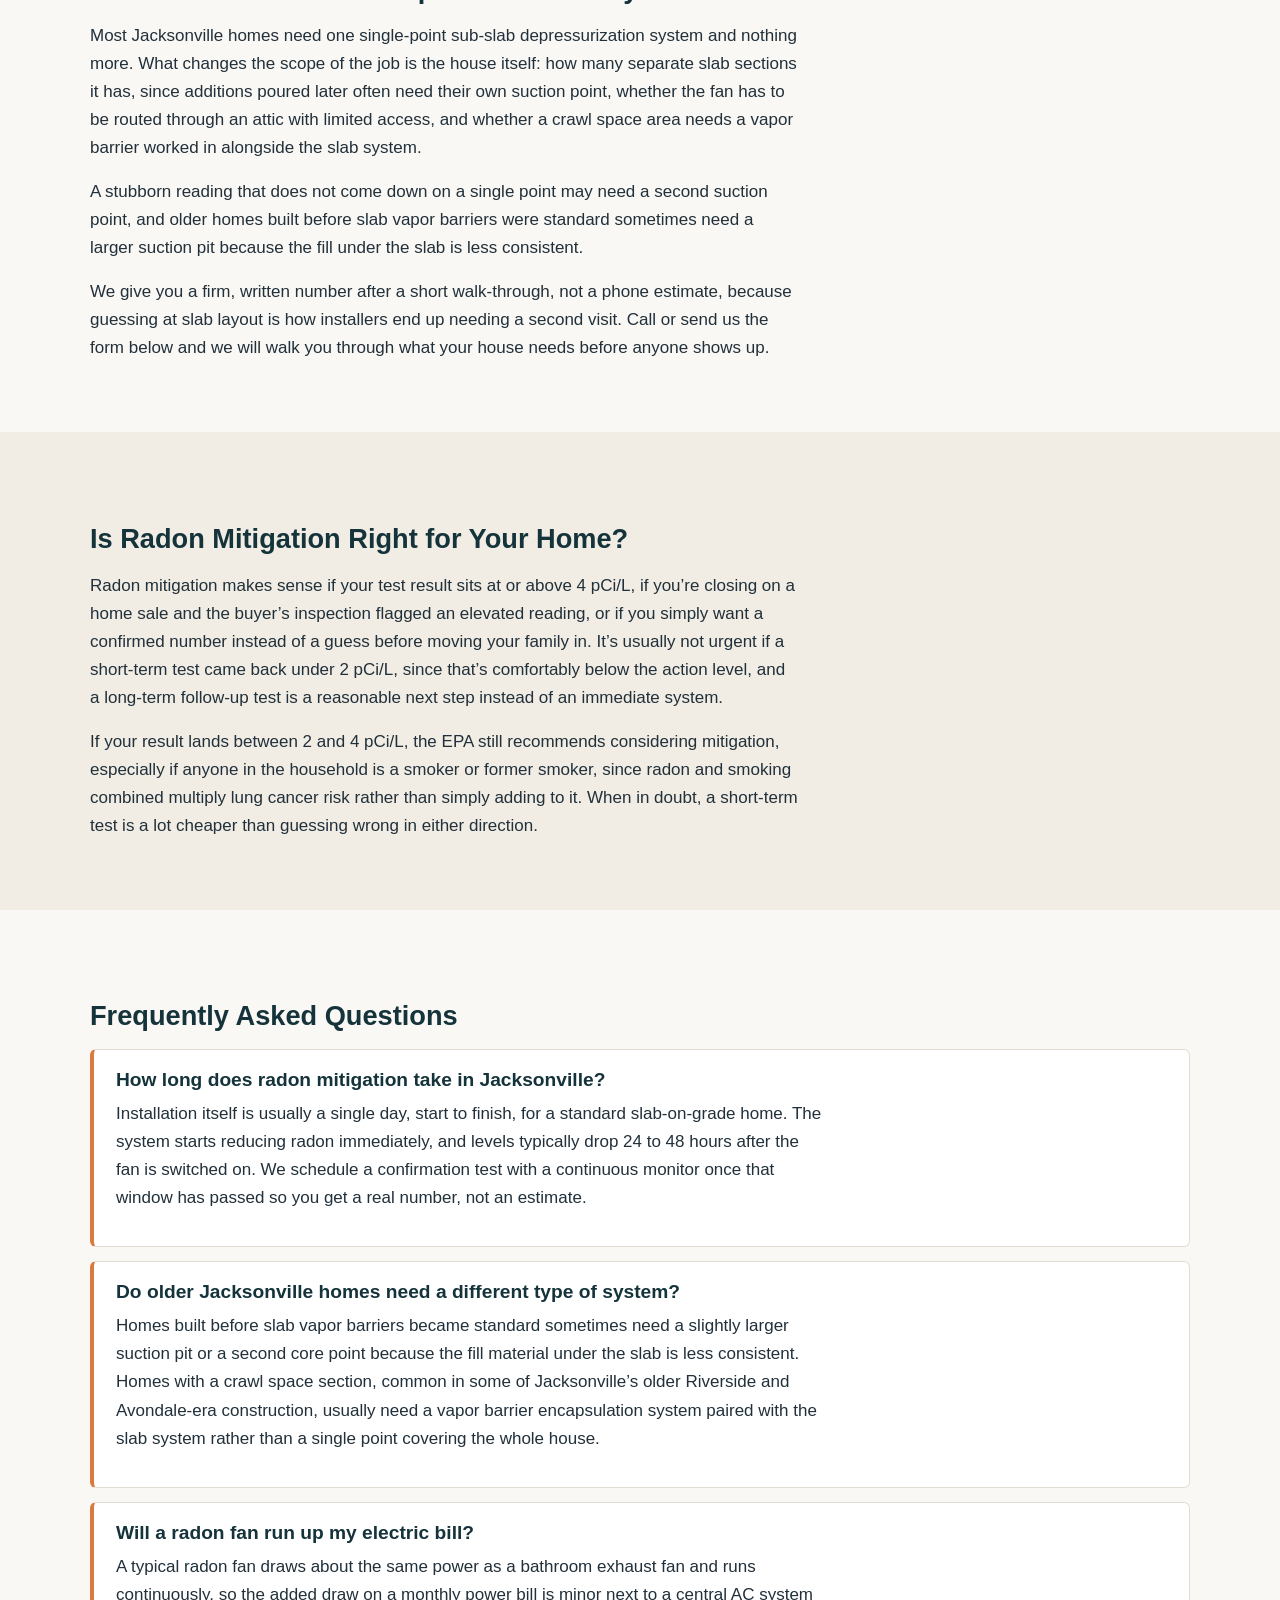
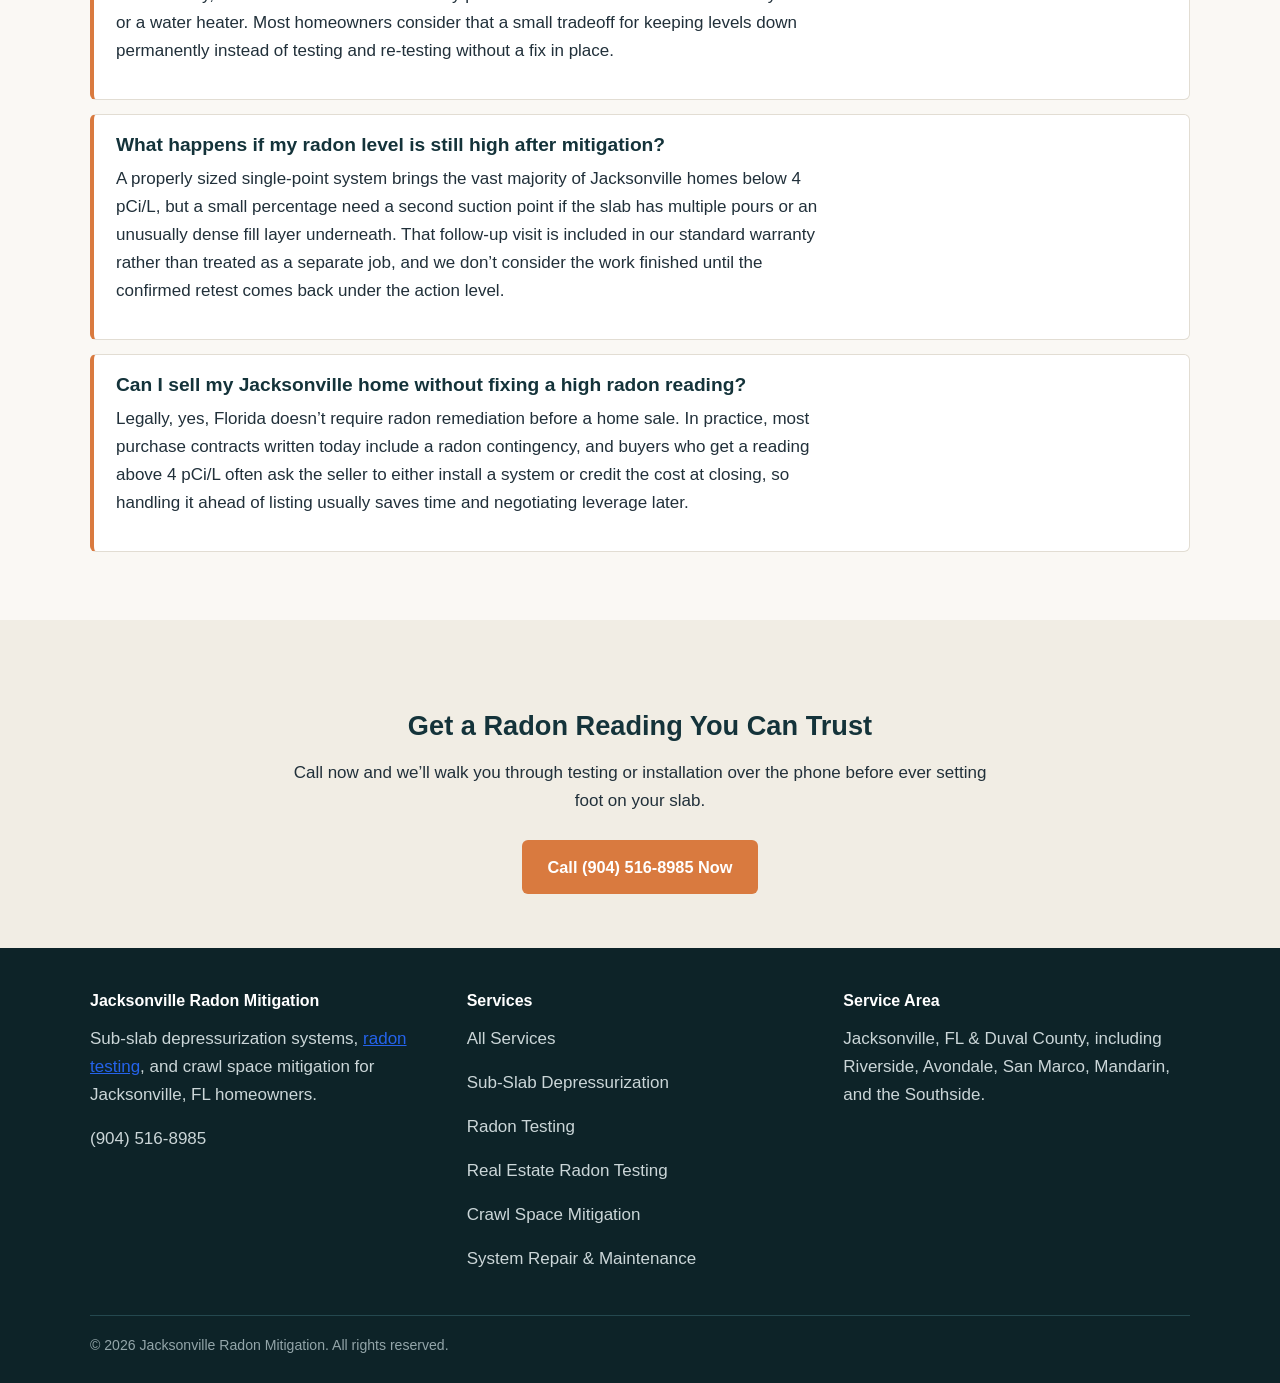
==== commit cbcba245: "Move lead form into the hero and drop free-quote wording site-wide" ====
--- a/index.html
+++ b/index.html
@@ -6,7 +6,7 @@
 <meta charset="utf-8"/>
 <meta content="width=device-width, initial-scale=1.0" name="viewport"/>
 <title>Radon Mitigation in Jacksonville, FL | Same-Week Install</title>
-<meta content="Licensed radon mitigation in Jacksonville, FL. Sub-slab systems installed fast, straight answers, no pressure. Call (904) 516-8985 for a free quote." name="description"/>
+<meta content="Licensed radon mitigation in Jacksonville, FL. Sub-slab systems installed fast, straight answers, no pressure. Call (904) 516-8985 to get on the schedule." name="description"/>
 <link href="styles.css" rel="stylesheet"/>
 <script type="application/ld+json">
 {
@@ -82,131 +82,25 @@
 <a class="nav-cta" href="tel:+19045168985">Call (904) 516-8985</a>
 </nav>
 </header>
-<section class="hero">
+<section class="hero" id="quote">
 <div class="hero-inner">
 <div>
 <h1>Radon Mitigation in Jacksonville, FL</h1>
 <p class="lede">Radon mitigation in Jacksonville, FL means getting a sub-slab depressurization system installed correctly the first time, by a Florida-licensed crew that tests before and after the job with a calibrated monitor, not a mail-in kit.</p>
-<div class="cta-row">
-<a class="btn btn-primary" href="tel:+19045168985">Call Now for a Free Quote</a>
-<a class="btn btn-secondary" href="#quote">Request a Free Quote</a>
-</div>
-</div>
-<div class="hero-img">
-<img alt="radon inspection in Jacksonville home crawl space" height="467" src="images/radon-crawl-space-inspection-jacksonville.webp" width="700"/>
-</div>
-</div>
-</section>
-<main>
-<section>
-<div class="content-col">
-<h2>What Is Radon Mitigation in Jacksonville?</h2>
-<p>Radon mitigation in Jacksonville, FL means installing a system that pulls radioactive radon gas out from under a house before it seeps up through the slab and into the air a family breathes every day. Radon comes from uranium breaking down naturally in soil and rock, and it moves upward through any crack, sump pit, or utility penetration it can find. Duval County sits in an area the EPA rates as lower risk on paper, but actual test results tell a different story: homes tested locally have come back averaging around 6 pCi/L, well above the EPA’s 4 pCi/L action level.</p>
-<p>Almost every house in Jacksonville is built slab-on-grade rather than over a basement, which changes how a mitigation system gets designed compared to homes up north. A sub-slab depressurization system, a sealed pipe run beneath the slab connected to an exterior fan, creates negative pressure under the house and vents the gas safely above the roofline instead of into the living space.</p>
-<p>Radon is the second leading cause of lung cancer in the United States after smoking, and the leading cause among people who have never smoked, according to the EPA. It has no smell, no color, and no taste, so a test is the only way to know whether a Jacksonville home has a problem — nobody notices it on their own.</p>
-</div>
-</section>
-<section class="alt">
-<div class="content-col">
-<h2>When Do You Need Radon Mitigation?</h2>
-<p>You need radon mitigation if a test comes back at 4 pCi/L or higher — that’s the number the EPA and the Florida Department of Health both use as the trigger point, and it applies no matter how new or well-built the house is. A few situations make testing, and likely mitigation, especially worth doing sooner rather than later:</p>
-<ul class="check-list">
-<li>Buying or selling a home in Duval County, since more lenders and buyers now ask for a radon report before closing.</li>
-<li>Finishing a room addition or slab extension, which can open new pathways for gas to enter.</li>
-<li>Noticing a musty, damp crawl space smell along with higher-than-normal indoor humidity.</li>
-<li>Never having tested a home built before 2015, when radon-resistant construction practices were far less common in Northeast Florida.</li>
-</ul>
-<p>Homes with sealed, energy-efficient windows and doors also trap indoor air more than older leaky construction, which can push measured radon levels higher even in an otherwise well-maintained house.</p>
-</div>
-</section>
-<section>
-<div class="two-col">
-<div>
-<h2>How Sub-Slab Depressurization Works in Jacksonville</h2>
-<p>Most Jacksonville homes get a single-point sub-slab depressurization system, and installation typically takes a single day. First, our crew cuts one core hole through the slab, usually in a garage, closet, or utility area to stay out of the way, and clears a small suction pit beneath it so the fan has room to pull air.</p>
-<p>From there, sealed PVC pipe runs up through an interior wall or the garage, then continues outside and above the roofline, the same rule that applies to a plumbing vent stack. An in-line radon fan mounted in the attic or on an exterior wall runs continuously, creating negative pressure under the slab so soil gas gets pulled up and out instead of seeping through cracks into the house. Every penetration, expansion joint, and sump lid gets sealed with polyurethane caulk during the same visit.</p>
-<p>Within 24 to 48 hours the system is doing its job. We come back with a calibrated continuous monitor to confirm the finished reading before calling the job done.</p>
-<p>Duval County’s soil is a mix of sand over porous limestone in a lot of neighborhoods, and that limestone can carry soil gas more easily than dense clay does in other parts of the state. Central air conditioning also runs almost year-round here, and a running AC system slightly depressurizes a house relative to the soil underneath it, which can pull more radon indoors than in a home that’s naturally ventilated. Neither of those facts means every Jacksonville home has a radon problem, but they’re part of why a real test matters more here than the county’s official EPA zone rating alone would suggest.</p>
-</div>
-<div>
-<img alt="radon mitigation vent pipe in Jacksonville" height="400" src="images/radon-vent-pipe-jacksonville.webp" style="border-radius:8px;" width="600"/>
-</div>
-</div>
-</section>
-<section class="alt">
-<div class="content-col">
-<h2>Why Jacksonville Homeowners Choose Us</h2>
-<div class="card-grid">
-<div class="card">
-<h3>State-Licensed Crews</h3>
-<p>Every technician holds a Florida radon mitigation license through the Department of Health, which the state requires specifically for this work — it isn’t covered under a general contractor’s license.</p>
-</div>
-<div class="card">
-<h3>Same-Day Confirmed Results</h3>
-<p>We retest with a continuous radon monitor rather than a mail-in charcoal kit, so you get a confirmed number the same week instead of waiting on lab results.</p>
-</div>
-<div class="card">
-<h3>Five-Year Fan Warranty</h3>
-<p>If a system ever needs a second suction point to bring levels down further, that return visit is included under warranty rather than billed as a new job.</p>
-</div>
-</div>
-</div>
-</section>
-<section>
-<div class="content-col">
-<h2>Recent Radon Work in Jacksonville</h2>
-<p>A few shots from radon systems our crews have installed and tested on Jacksonville slab and crawl space homes.</p>
-<div class="photo-grid">
-<figure>
-<img alt="Radon mitigation technician strapping a PVC vent pipe to the exterior wall of a Jacksonville home" height="533" loading="lazy" src="images/radon-vent-pipe-installation-jacksonville.webp" width="800"/>
-<figcaption>Exterior vent pipe routed up the side wall and above the roofline.</figcaption>
-</figure>
-<figure>
-<img alt="Radon test detector placed in a Jacksonville bedroom during a short-term radon test" height="533" loading="lazy" src="images/radon-test-detector-bedroom-jacksonville.webp" width="800"/>
-<figcaption>Short-term radon test set in a living area, at the level people actually breathe.</figcaption>
-</figure>
-<figure>
-<img alt="Radon fan and manometer gauge mounted on the exterior wall of a Florida stucco home" height="536" loading="lazy" src="images/radon-fan-manometer-jacksonville.webp" width="800"/>
-<figcaption>In-line fan and U-tube manometer so you can see the system is pulling.</figcaption>
-</figure>
-<figure>
-<img alt="Continuous radon monitor set up inside a Jacksonville home for a confirmation test" height="533" loading="lazy" src="images/radon-monitor-placement-jacksonville.webp" width="800"/>
-<figcaption>Confirmation test with a calibrated continuous monitor, not a mail-in kit.</figcaption>
-</figure>
-</div>
-</div>
-</section>
-<section>
-<div class="content-col">
-<h2>What Determines the Scope of a Radon System in Jacksonville?</h2>
-<p>Most Jacksonville homes need one single-point sub-slab depressurization system and nothing more. What changes the scope of the job is the house itself: how many separate slab sections it has, since additions poured later often need their own suction point, whether the fan has to be routed through an attic with limited access, and whether a crawl space area needs a vapor barrier worked in alongside the slab system.</p>
-<p>A stubborn reading that does not come down on a single point may need a second suction point, and older homes built before slab vapor barriers were standard sometimes need a larger suction pit because the fill under the slab is less consistent.</p>
-<p>We give you a firm, written number after a short walk-through, not a phone estimate, because guessing at slab layout is how installers end up needing a second visit. Call or send us the form below and we will walk you through what your house needs before anyone shows up.</p>
-</div>
-</section>
-<section class="alt">
-<div class="content-col">
-<h2>Is Radon Mitigation Right for Your Home?</h2>
-<p>Radon mitigation makes sense if your test result sits at or above 4 pCi/L, if you’re closing on a home sale and the buyer’s inspection flagged an elevated reading, or if you simply want a confirmed number instead of a guess before moving your family in. It’s usually not urgent if a short-term test came back under 2 pCi/L, since that’s comfortably below the action level, and a long-term follow-up test is a reasonable next step instead of an immediate system.</p>
-<p>If your result lands between 2 and 4 pCi/L, the EPA still recommends considering mitigation, especially if anyone in the household is a smoker or former smoker, since radon and smoking combined multiply lung cancer risk rather than simply adding to it. When in doubt, a short-term test is a lot cheaper than guessing wrong in either direction.</p>
-</div>
-</section>
-<section class="alt" id="quote">
-<div class="form-grid">
-<div>
-<h2 style="margin-top:0;">Request a Free Quote</h2>
-<p>Send us the address and what you are dealing with. We answer the same business day with a straight answer about whether you need a test, a system, or nothing at all.</p>
-<ul class="check-list">
+<ul class="hero-points">
 <li>Florida-licensed radon mitigation crews.</li>
 <li>Confirmation testing with a calibrated continuous monitor.</li>
-<li>Firm written number after a short walk-through, never a phone guess.</li>
 <li>Most installs finished in a single day, usually the same week.</li>
 </ul>
-<p>Prefer to talk it through? Call <a href="tel:+19045168985" style="color:#2563eb;text-decoration:underline;">(904) 516-8985</a>, Monday through Friday, 8:00 AM to 6:00 PM.</p>
-</div>
-<div>
+<div class="cta-row">
+<a class="btn btn-primary" href="tel:+19045168985">Call (904) 516-8985</a>
+</div>
+<p class="hero-hours">Monday – Friday, 8:00 AM – 6:00 PM</p>
+</div>
+<div class="hero-form">
 <form action="https://formspree.io/f/xnjeyyoe" class="lead-form" method="POST">
-<h3 style="margin-top:0;">Tell us about your home</h3>
+<h2 class="form-title">Find Out Where Your Home Stands</h2>
+<p class="form-sub">Send your address and we’ll get back to you the same business day with a straight answer — test, system, or nothing at all.</p>
 <label for="home-name">Name</label>
 <input id="home-name" name="name" required="" type="text"/>
 <label for="home-phone">Phone Number</label>
@@ -226,11 +120,105 @@
 </select>
 <label for="home-message">Message (optional)</label>
 <textarea id="home-message" name="message" rows="4"></textarea>
-<input name="_subject" type="hidden" value="Homepage quote request - Jacksonville Radon Mitigation"/>
+<input name="_subject" type="hidden" value="Homepage request - Jacksonville Radon Mitigation"/>
 <input name="_gotcha" style="display:none" tabindex="-1" type="text"/>
 <button type="submit">Send My Request</button>
 </form>
 </div>
+</div>
+</section>
+<main>
+<section>
+<div class="content-col">
+<h2>What Is Radon Mitigation in Jacksonville?</h2>
+<p>Radon mitigation in Jacksonville, FL means installing a system that pulls radioactive radon gas out from under a house before it seeps up through the slab and into the air a family breathes every day. Radon comes from uranium breaking down naturally in soil and rock, and it moves upward through any crack, sump pit, or utility penetration it can find. Duval County sits in an area the EPA rates as lower risk on paper, but actual test results tell a different story: homes tested locally have come back averaging around 6 pCi/L, well above the EPA’s 4 pCi/L action level.</p>
+<p>Almost every house in Jacksonville is built slab-on-grade rather than over a basement, which changes how a mitigation system gets designed compared to homes up north. A sub-slab depressurization system, a sealed pipe run beneath the slab connected to an exterior fan, creates negative pressure under the house and vents the gas safely above the roofline instead of into the living space.</p>
+<p>Radon is the second leading cause of lung cancer in the United States after smoking, and the leading cause among people who have never smoked, according to the EPA. It has no smell, no color, and no taste, so a test is the only way to know whether a Jacksonville home has a problem — nobody notices it on their own.</p>
+</div>
+</section>
+<section class="alt">
+<div class="content-col">
+<h2>When Do You Need Radon Mitigation?</h2>
+<p>You need radon mitigation if a test comes back at 4 pCi/L or higher — that’s the number the EPA and the Florida Department of Health both use as the trigger point, and it applies no matter how new or well-built the house is. A few situations make testing, and likely mitigation, especially worth doing sooner rather than later:</p>
+<ul class="check-list">
+<li>Buying or selling a home in Duval County, since more lenders and buyers now ask for a radon report before closing.</li>
+<li>Finishing a room addition or slab extension, which can open new pathways for gas to enter.</li>
+<li>Noticing a musty, damp crawl space smell along with higher-than-normal indoor humidity.</li>
+<li>Never having tested a home built before 2015, when radon-resistant construction practices were far less common in Northeast Florida.</li>
+</ul>
+<p>Homes with sealed, energy-efficient windows and doors also trap indoor air more than older leaky construction, which can push measured radon levels higher even in an otherwise well-maintained house.</p>
+</div>
+</section>
+<section>
+<div class="two-col">
+<div>
+<h2>How Sub-Slab Depressurization Works in Jacksonville</h2>
+<p>Most Jacksonville homes get a single-point sub-slab depressurization system, and installation typically takes a single day. First, our crew cuts one core hole through the slab, usually in a garage, closet, or utility area to stay out of the way, and clears a small suction pit beneath it so the fan has room to pull air.</p>
+<p>From there, sealed PVC pipe runs up through an interior wall or the garage, then continues outside and above the roofline, the same rule that applies to a plumbing vent stack. An in-line radon fan mounted in the attic or on an exterior wall runs continuously, creating negative pressure under the slab so soil gas gets pulled up and out instead of seeping through cracks into the house. Every penetration, expansion joint, and sump lid gets sealed with polyurethane caulk during the same visit.</p>
+<p>Within 24 to 48 hours the system is doing its job. We come back with a calibrated continuous monitor to confirm the finished reading before calling the job done.</p>
+<p>Duval County’s soil is a mix of sand over porous limestone in a lot of neighborhoods, and that limestone can carry soil gas more easily than dense clay does in other parts of the state. Central air conditioning also runs almost year-round here, and a running AC system slightly depressurizes a house relative to the soil underneath it, which can pull more radon indoors than in a home that’s naturally ventilated. Neither of those facts means every Jacksonville home has a radon problem, but they’re part of why a real test matters more here than the county’s official EPA zone rating alone would suggest.</p>
+</div>
+<div>
+<img alt="radon mitigation vent pipe in Jacksonville" height="400" src="images/radon-vent-pipe-jacksonville.webp" style="border-radius:8px;" width="600"/>
+</div>
+</div>
+</section>
+<section class="alt">
+<div class="content-col">
+<h2>Why Jacksonville Homeowners Choose Us</h2>
+<div class="card-grid">
+<div class="card">
+<h3>State-Licensed Crews</h3>
+<p>Every technician holds a Florida radon mitigation license through the Department of Health, which the state requires specifically for this work — it isn’t covered under a general contractor’s license.</p>
+</div>
+<div class="card">
+<h3>Same-Day Confirmed Results</h3>
+<p>We retest with a continuous radon monitor rather than a mail-in charcoal kit, so you get a confirmed number the same week instead of waiting on lab results.</p>
+</div>
+<div class="card">
+<h3>Five-Year Fan Warranty</h3>
+<p>If a system ever needs a second suction point to bring levels down further, that return visit is included under warranty rather than billed as a new job.</p>
+</div>
+</div>
+</div>
+</section>
+<section>
+<div class="content-col">
+<h2>Recent Radon Work in Jacksonville</h2>
+<p>A few shots from radon systems our crews have installed and tested on Jacksonville slab and crawl space homes.</p>
+<div class="photo-grid">
+<figure>
+<img alt="Radon mitigation technician strapping a PVC vent pipe to the exterior wall of a Jacksonville home" height="533" loading="lazy" src="images/radon-vent-pipe-installation-jacksonville.webp" width="800"/>
+<figcaption>Exterior vent pipe routed up the side wall and above the roofline.</figcaption>
+</figure>
+<figure>
+<img alt="Radon test detector placed in a Jacksonville bedroom during a short-term radon test" height="533" loading="lazy" src="images/radon-test-detector-bedroom-jacksonville.webp" width="800"/>
+<figcaption>Short-term radon test set in a living area, at the level people actually breathe.</figcaption>
+</figure>
+<figure>
+<img alt="Radon fan and manometer gauge mounted on the exterior wall of a Florida stucco home" height="536" loading="lazy" src="images/radon-fan-manometer-jacksonville.webp" width="800"/>
+<figcaption>In-line fan and U-tube manometer so you can see the system is pulling.</figcaption>
+</figure>
+<figure>
+<img alt="Continuous radon monitor set up inside a Jacksonville home for a confirmation test" height="533" loading="lazy" src="images/radon-monitor-placement-jacksonville.webp" width="800"/>
+<figcaption>Confirmation test with a calibrated continuous monitor, not a mail-in kit.</figcaption>
+</figure>
+</div>
+</div>
+</section>
+<section>
+<div class="content-col">
+<h2>What Determines the Scope of a Radon System in Jacksonville?</h2>
+<p>Most Jacksonville homes need one single-point sub-slab depressurization system and nothing more. What changes the scope of the job is the house itself: how many separate slab sections it has, since additions poured later often need their own suction point, whether the fan has to be routed through an attic with limited access, and whether a crawl space area needs a vapor barrier worked in alongside the slab system.</p>
+<p>A stubborn reading that does not come down on a single point may need a second suction point, and older homes built before slab vapor barriers were standard sometimes need a larger suction pit because the fill under the slab is less consistent.</p>
+<p>We give you a firm, written number after a short walk-through, not a phone estimate, because guessing at slab layout is how installers end up needing a second visit. Call or send us the form below and we will walk you through what your house needs before anyone shows up.</p>
+</div>
+</section>
+<section class="alt">
+<div class="content-col">
+<h2>Is Radon Mitigation Right for Your Home?</h2>
+<p>Radon mitigation makes sense if your test result sits at or above 4 pCi/L, if you’re closing on a home sale and the buyer’s inspection flagged an elevated reading, or if you simply want a confirmed number instead of a guess before moving your family in. It’s usually not urgent if a short-term test came back under 2 pCi/L, since that’s comfortably below the action level, and a long-term follow-up test is a reasonable next step instead of an immediate system.</p>
+<p>If your result lands between 2 and 4 pCi/L, the EPA still recommends considering mitigation, especially if anyone in the household is a smoker or former smoker, since radon and smoking combined multiply lung cancer risk rather than simply adding to it. When in doubt, a short-term test is a lot cheaper than guessing wrong in either direction.</p>
 </div>
 </section>
 <section>
--- a/styles.css
+++ b/styles.css
@@ -238,6 +238,53 @@
 }
 .service-block h2 { margin-top: 0; }
 
+
+
+/* Hero lead form */
+.hero-inner { align-items: start; }
+.hero-points {
+  list-style: none;
+  margin: 22px 0 0;
+  padding: 0;
+  color: #cdd9db;
+}
+.hero-points li {
+  position: relative;
+  padding-left: 26px;
+  margin-bottom: 9px;
+}
+.hero-points li::before {
+  content: "";
+  position: absolute;
+  left: 0;
+  top: 0.55em;
+  width: 9px;
+  height: 9px;
+  border-radius: 50%;
+  background: var(--amber);
+}
+.hero-hours {
+  margin-top: 12px;
+  color: #9fb3b7;
+  font-size: 0.95rem;
+}
+.hero-form form.lead-form {
+  margin: 0;
+  color: var(--text);
+  box-shadow: 0 14px 34px rgba(0,0,0,0.28);
+  border-color: rgba(255,255,255,0.25);
+}
+.hero-form form.lead-form label { color: var(--text); }
+.hero-form .form-title {
+  margin: 0 0 6px;
+  font-size: 1.35rem;
+}
+.hero-form .form-sub {
+  margin: 0 0 4px;
+  font-size: 0.95rem;
+  color: var(--text-light);
+}
+.hero-form form.lead-form label:first-of-type { margin-top: 10px; }
 
 /* Photo gallery */
 .photo-grid {
@@ -344,5 +391,16 @@
 @media (max-width: 860px) {
   .nav-links { display: none; }
   .hero-inner, .two-col, .contact-grid, .form-grid, .photo-grid { grid-template-columns: 1fr; }
+  .hero { padding: 40px 20px 46px; }
   h1 { font-size: 1.9rem; }
-}
+
+  /* On phones put the form directly under the headline, trust points below it. */
+  .hero-inner { gap: 24px; }
+  .hero-inner > div:first-child { display: contents; }
+  .hero h1 { order: 1; }
+  .hero p.lede { order: 2; font-size: 1.05rem; }
+  .hero-form { order: 3; }
+  .hero-points { order: 4; margin-top: 0; }
+  .hero .cta-row { order: 5; margin-top: 0; }
+  .hero-hours { order: 6; margin-top: 0; }
+}
